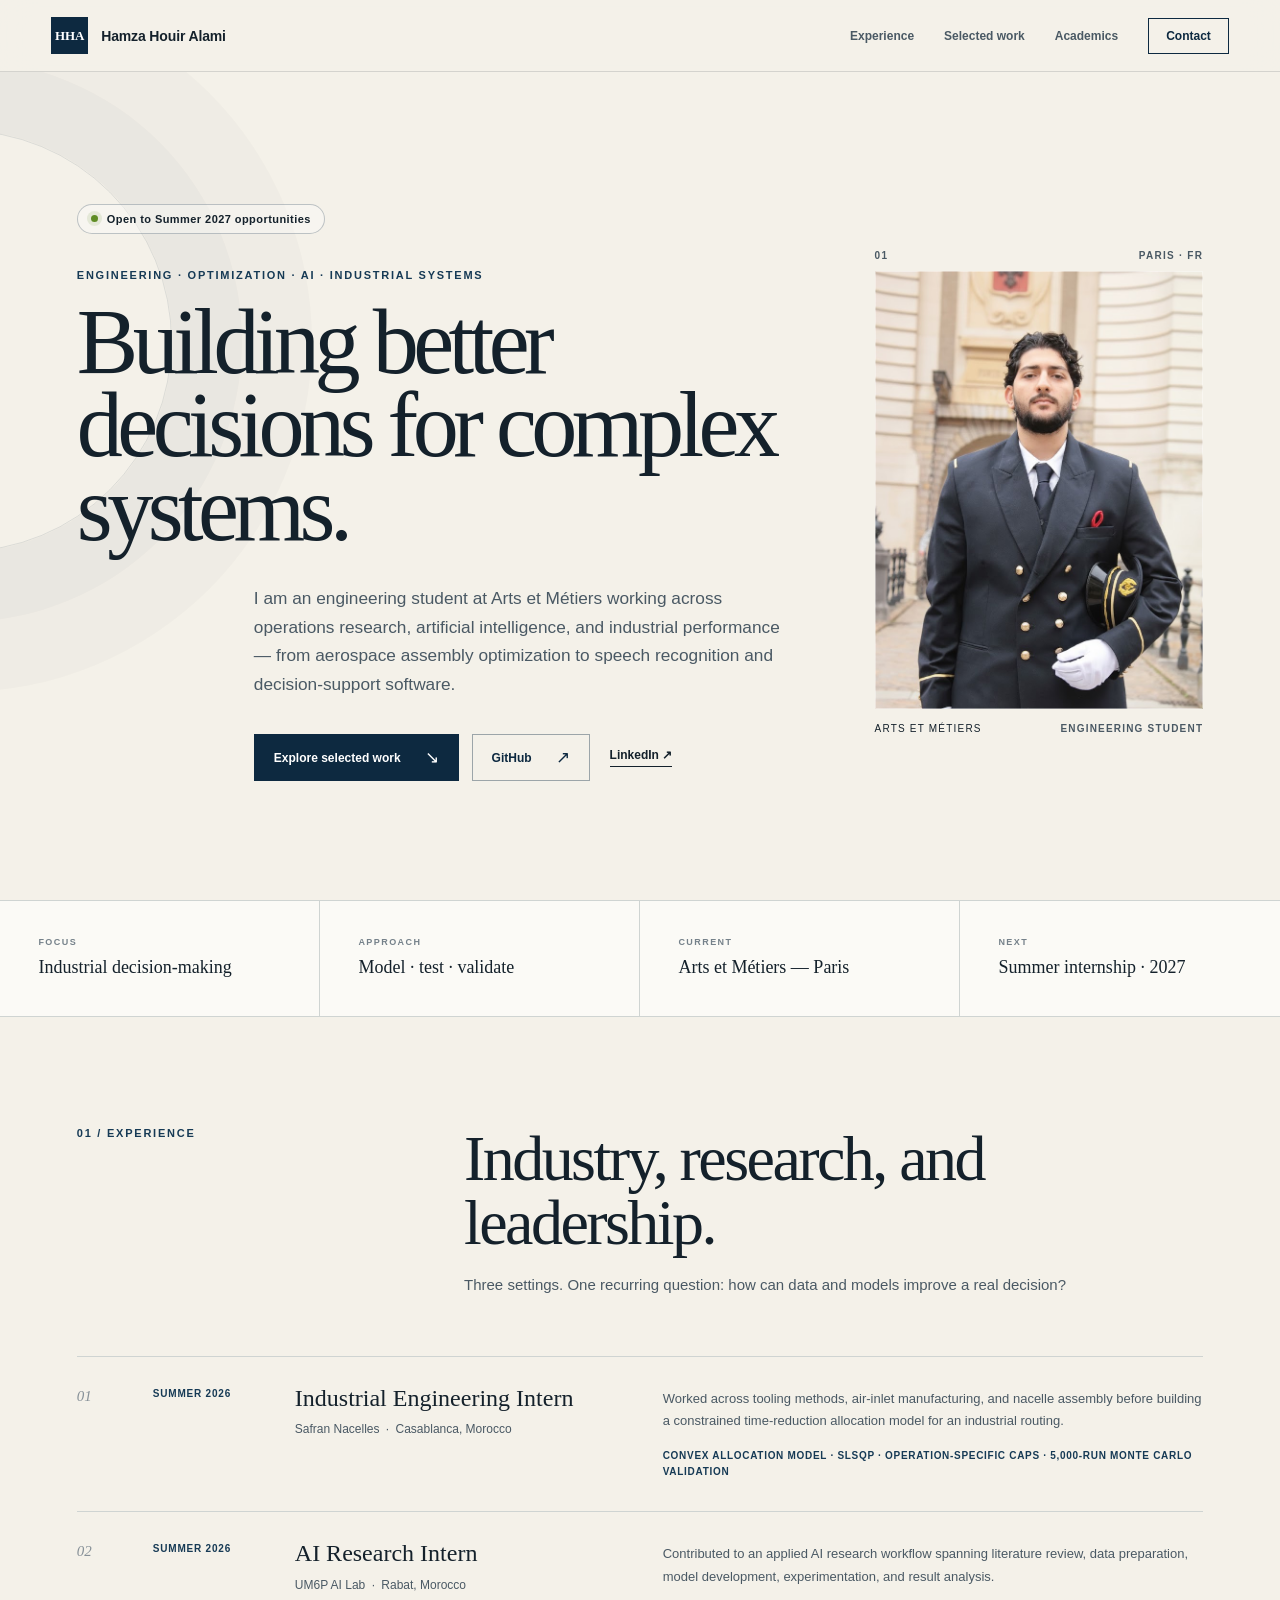
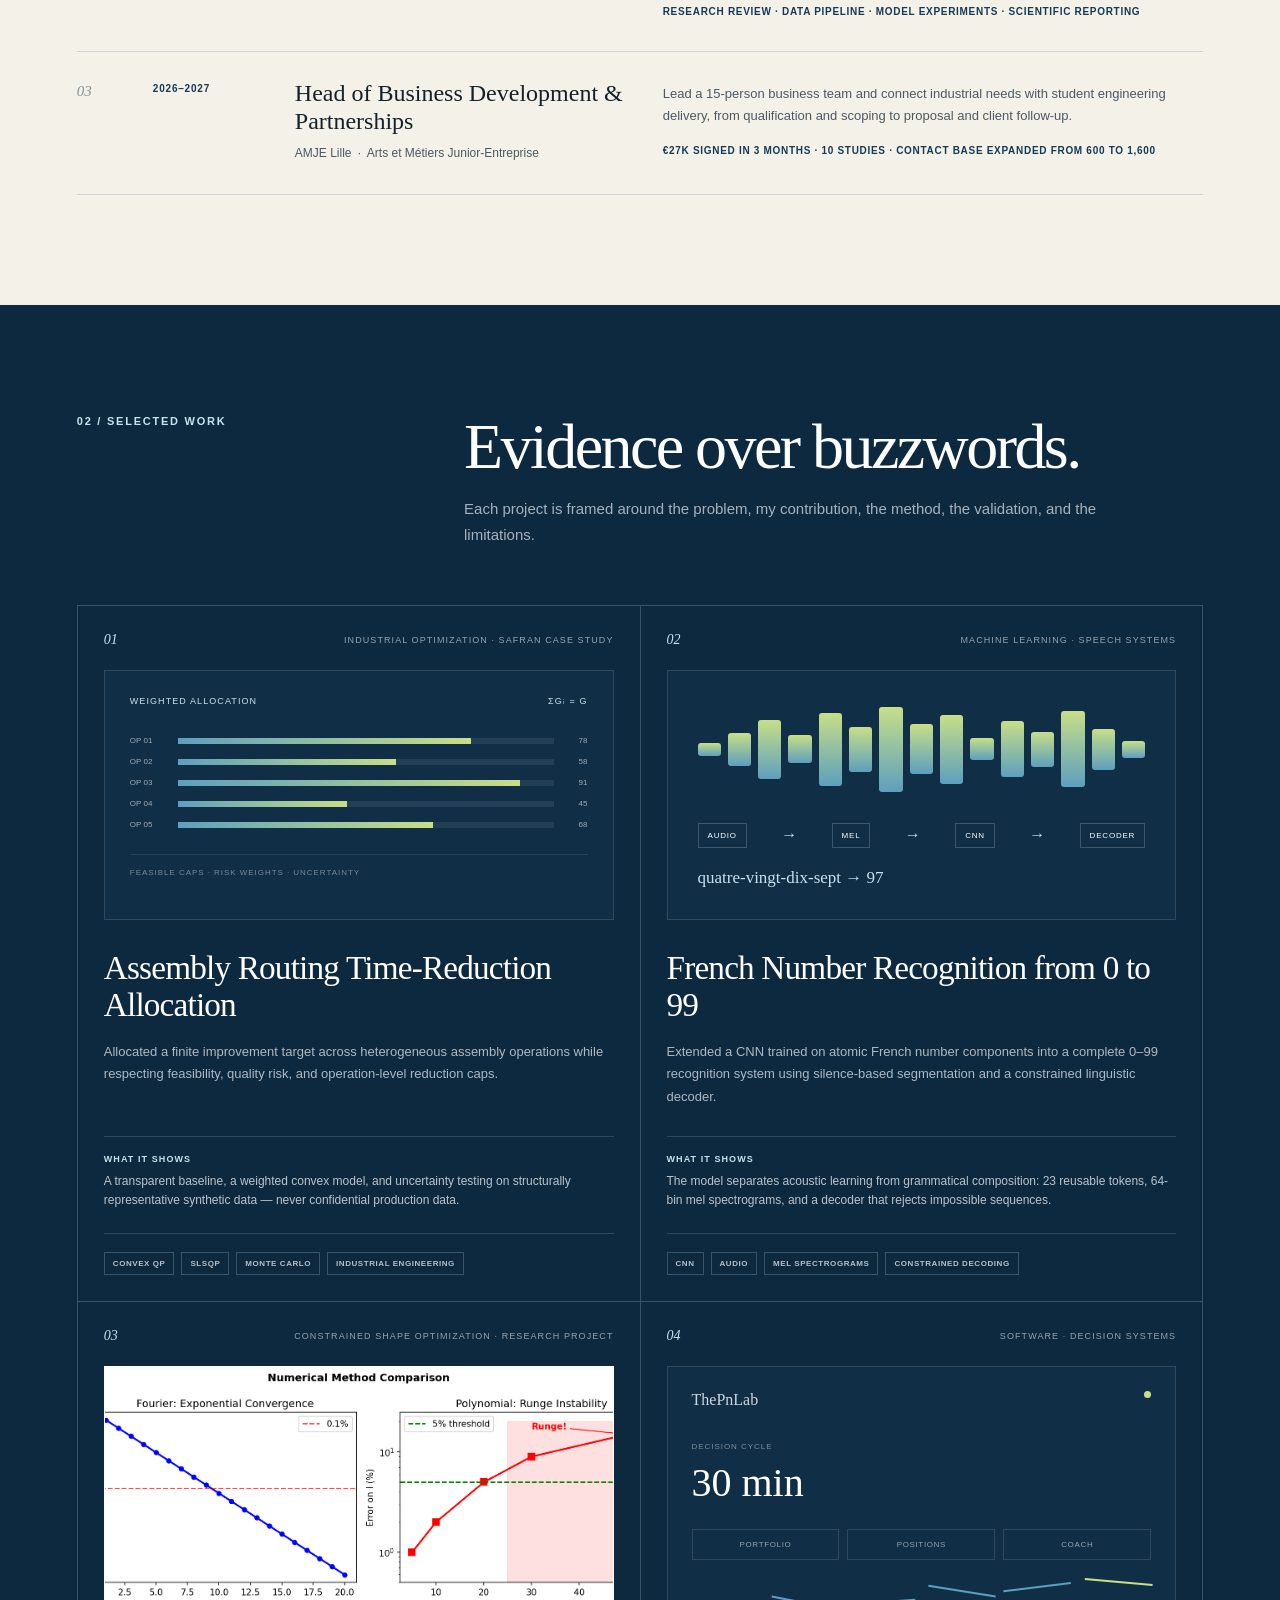
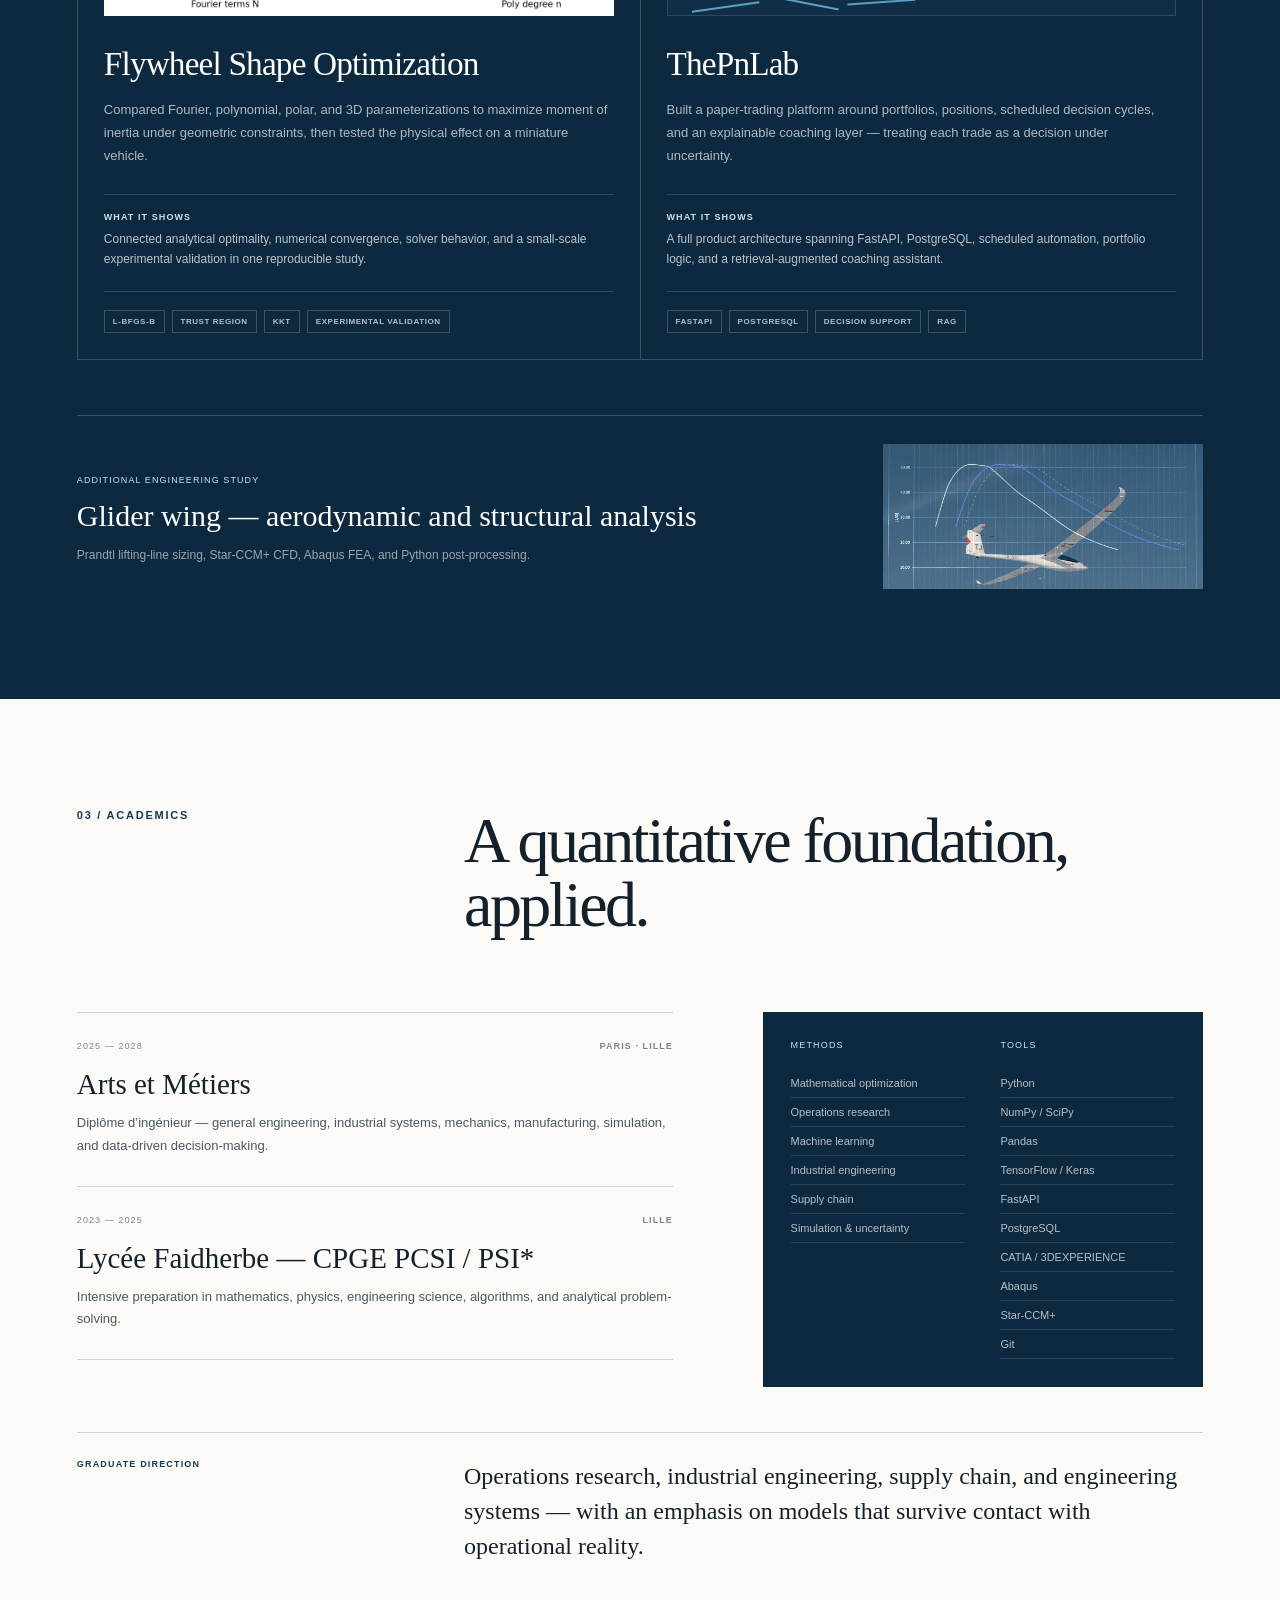
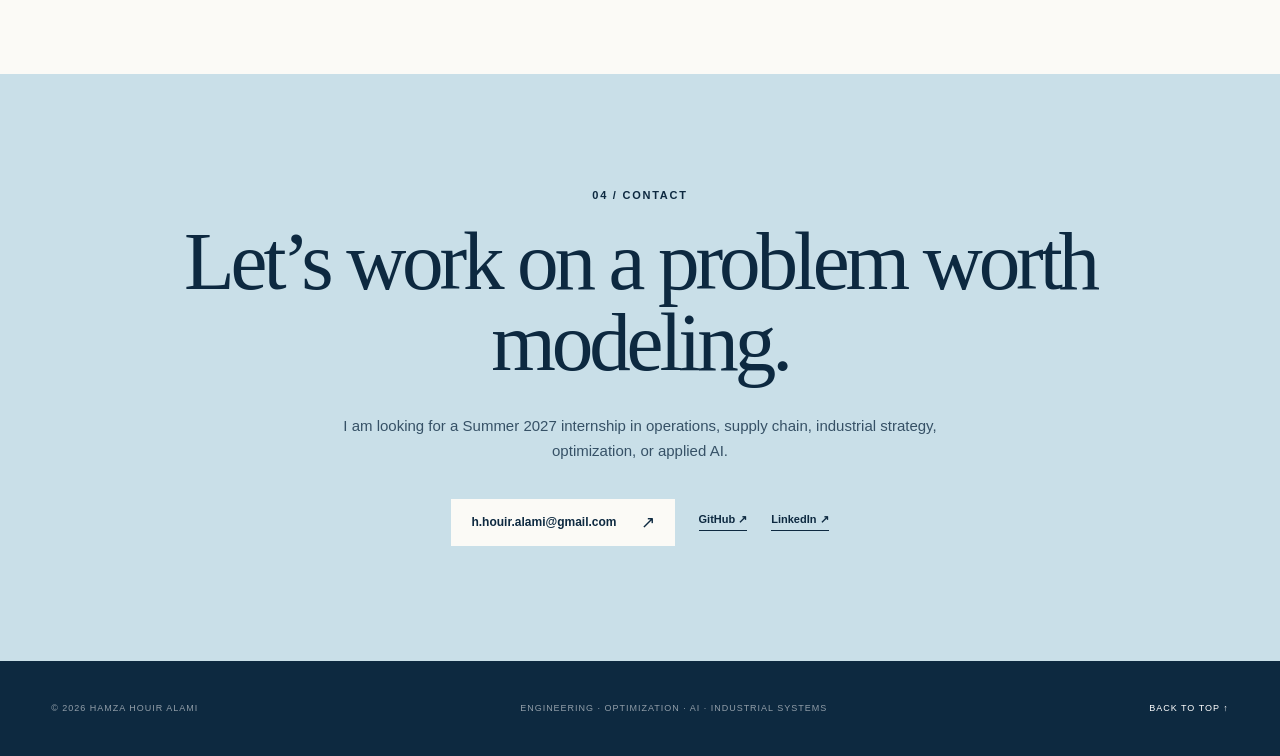
==== index.html @ 41b63767 "Publish engineering portfolio for 2027 applications" ====
<!doctype html>
<html lang="en">
<head>
  <meta charset="utf-8">
  <meta name="viewport" content="width=device-width, initial-scale=1">
  <title>Hamza Houir Alami — Optimization, AI &amp; Industrial Systems</title>
  <meta name="description" content="Engineering portfolio of Hamza Houir Alami: industrial optimization, artificial intelligence, operations research, and decision-support systems.">
  <meta name="theme-color" content="#0d2940">
  <meta property="og:title" content="Hamza Houir Alami — Engineering Portfolio">
  <meta property="og:description" content="Optimization, AI, and industrial systems — selected experience and technical work.">
  <meta property="og:type" content="website">
  <meta property="og:image" content="hamza.jpg">
  <meta name="twitter:card" content="summary_large_image">
  <link rel="stylesheet" href="styles.css?v=5">
  <script type="application/ld+json">
  {
    "@context": "https://schema.org",
    "@type": "Person",
    "name": "Hamza Houir Alami",
    "email": "mailto:h.houir.alami@gmail.com",
    "url": "https://hamza-67.github.io/",
    "sameAs": [
      "https://github.com/Hamza-67",
      "https://fr.linkedin.com/in/hamza-houir-alami-016a88372"
    ],
    "affiliation": {
      "@type": "CollegeOrUniversity",
      "name": "Arts et Métiers"
    },
    "knowsAbout": ["Operations research", "Industrial engineering", "Artificial intelligence", "Optimization", "Supply chain"]
  }
  </script>
</head>
<body>
  <a class="skip-link" href="#main">Skip to content</a>
  <header class="site-header">
    <a class="brand" href="#top" aria-label="Hamza Houir Alami — home">
      <span>HHA</span><strong>Hamza Houir Alami</strong>
    </a>
    <nav aria-label="Main navigation">
      <a href="#experience">Experience</a>
      <a href="#work">Selected work</a>
      <a href="#academics">Academics</a>
      <a class="nav-contact" href="mailto:h.houir.alami@gmail.com">Contact</a>
    </nav>
  </header>

  <main id="main">
    <section class="hero" id="top">
      <div class="hero-copy">
        <div class="status-pill"><i></i> Open to Summer 2027 opportunities</div>
        <p class="kicker">Engineering · Optimization · AI · Industrial Systems</p>
        <h1>Building better decisions for complex systems.</h1>
        <p class="hero-lead">I am an engineering student at Arts et Métiers working across operations research, artificial intelligence, and industrial performance — from aerospace assembly optimization to speech recognition and decision-support software.</p>
        <div class="hero-actions">
          <a class="button button-primary" href="#work">Explore selected work <span>↘</span></a>
          <a class="button button-secondary" href="https://github.com/Hamza-67" target="_blank" rel="noreferrer">GitHub <span>↗</span></a>
          <a class="text-link" href="https://fr.linkedin.com/in/hamza-houir-alami-016a88372" target="_blank" rel="noreferrer">LinkedIn ↗</a>
        </div>
      </div>
      <div class="hero-portrait-wrap">
        <div class="portrait-index"><span>01</span><span>PARIS · FR</span></div>
        <div class="portrait-frame"><img src="hamza.jpg" alt="Hamza Houir Alami"></div>
        <div class="portrait-caption"><span>Arts et Métiers</span><strong>Engineering student</strong></div>
      </div>
    </section>

    <section class="proof-strip" aria-label="Profile summary">
      <div><span>Focus</span><strong>Industrial decision-making</strong></div>
      <div><span>Approach</span><strong>Model · test · validate</strong></div>
      <div><span>Current</span><strong>Arts et Métiers — Paris</strong></div>
      <div><span>Next</span><strong>Summer internship · 2027</strong></div>
    </section>

    <section class="section" id="experience">
      <div class="section-heading">
        <p>01 / Experience</p>
        <h2>Industry, research, and leadership.</h2>
        <span>Three settings. One recurring question: how can data and models improve a real decision?</span>
      </div>
      <div class="experience-list">
        <article class="experience-row">
          <div class="experience-index">01</div><div class="experience-date">Summer 2026</div>
          <div class="experience-main"><h3>Industrial Engineering Intern</h3><p>Safran Nacelles <span>·</span> Casablanca, Morocco</p></div>
          <div class="experience-detail"><p>Worked across tooling methods, air-inlet manufacturing, and nacelle assembly before building a constrained time-reduction allocation model for an industrial routing.</p><strong>Convex allocation model · SLSQP · operation-specific caps · 5,000-run Monte Carlo validation</strong></div>
        </article>
        <article class="experience-row">
          <div class="experience-index">02</div><div class="experience-date">Summer 2026</div>
          <div class="experience-main"><h3>AI Research Intern</h3><p>UM6P AI Lab <span>·</span> Rabat, Morocco</p></div>
          <div class="experience-detail"><p>Contributed to an applied AI research workflow spanning literature review, data preparation, model development, experimentation, and result analysis.</p><strong>Research review · data pipeline · model experiments · scientific reporting</strong></div>
        </article>
        <article class="experience-row">
          <div class="experience-index">03</div><div class="experience-date">2026–2027</div>
          <div class="experience-main"><h3>Head of Business Development &amp; Partnerships</h3><p>AMJE Lille <span>·</span> Arts et Métiers Junior-Entreprise</p></div>
          <div class="experience-detail"><p>Lead a 15-person business team and connect industrial needs with student engineering delivery, from qualification and scoping to proposal and client follow-up.</p><strong>€27k signed in 3 months · 10 studies · contact base expanded from 600 to 1,600</strong></div>
        </article>
      </div>
    </section>

    <section class="section work-section" id="work">
      <div class="section-heading light">
        <p>02 / Selected work</p><h2>Evidence over buzzwords.</h2>
        <span>Each project is framed around the problem, my contribution, the method, the validation, and the limitations.</span>
      </div>
      <div class="projects-grid">
        <article class="project-card">
          <div class="project-card-top"><span>01</span><p>Industrial optimization · Safran case study</p></div>
          <div class="project-figure allocation-visual" aria-hidden="true">
            <div class="allocation-heading"><span>Weighted allocation</span><span>Σgᵢ = G</span></div>
            <div class="allocation-row"><span>OP 01</span><div class="allocation-track"><i style="width:78%"></i></div><b>78</b></div>
            <div class="allocation-row"><span>OP 02</span><div class="allocation-track"><i style="width:58%"></i></div><b>58</b></div>
            <div class="allocation-row"><span>OP 03</span><div class="allocation-track"><i style="width:91%"></i></div><b>91</b></div>
            <div class="allocation-row"><span>OP 04</span><div class="allocation-track"><i style="width:45%"></i></div><b>45</b></div>
            <div class="allocation-row"><span>OP 05</span><div class="allocation-track"><i style="width:68%"></i></div><b>68</b></div>
            <p>Feasible caps · risk weights · uncertainty</p>
          </div>
          <div class="project-copy">
            <h3>Assembly Routing Time-Reduction Allocation</h3>
            <p>Allocated a finite improvement target across heterogeneous assembly operations while respecting feasibility, quality risk, and operation-level reduction caps.</p>
            <div class="project-result"><span>What it shows</span><p>A transparent baseline, a weighted convex model, and uncertainty testing on structurally representative synthetic data — never confidential production data.</p></div>
            <div class="tag-list"><span>Convex QP</span><span>SLSQP</span><span>Monte Carlo</span><span>Industrial Engineering</span></div>
          </div>
        </article>

        <article class="project-card">
          <div class="project-card-top"><span>02</span><p>Machine learning · Speech systems</p></div>
          <div class="project-figure speech-visual" aria-hidden="true">
            <div class="waveform"><i style="height:14%"></i><i style="height:35%"></i><i style="height:63%"></i><i style="height:30%"></i><i style="height:78%"></i><i style="height:48%"></i><i style="height:92%"></i><i style="height:54%"></i><i style="height:74%"></i><i style="height:24%"></i><i style="height:60%"></i><i style="height:38%"></i><i style="height:82%"></i><i style="height:44%"></i><i style="height:18%"></i></div>
            <div class="speech-flow"><span>audio</span><b>→</b><span>mel</span><b>→</b><span>CNN</span><b>→</b><span>decoder</span></div>
            <strong>quatre-vingt-dix-sept → 97</strong>
          </div>
          <div class="project-copy">
            <h3>French Number Recognition from 0 to 99</h3>
            <p>Extended a CNN trained on atomic French number components into a complete 0–99 recognition system using silence-based segmentation and a constrained linguistic decoder.</p>
            <div class="project-result"><span>What it shows</span><p>The model separates acoustic learning from grammatical composition: 23 reusable tokens, 64-bin mel spectrograms, and a decoder that rejects impossible sequences.</p></div>
            <div class="tag-list"><span>CNN</span><span>Audio</span><span>Mel Spectrograms</span><span>Constrained Decoding</span></div>
          </div>
        </article>

        <article class="project-card">
          <div class="project-card-top"><span>03</span><p>Constrained shape optimization · Research project</p></div>
          <div class="project-figure figure-image"><img src="fig_convergence.png" alt="Comparison of numerical convergence methods for flywheel optimization"></div>
          <div class="project-copy">
            <h3>Flywheel Shape Optimization</h3>
            <p>Compared Fourier, polynomial, polar, and 3D parameterizations to maximize moment of inertia under geometric constraints, then tested the physical effect on a miniature vehicle.</p>
            <div class="project-result"><span>What it shows</span><p>Connected analytical optimality, numerical convergence, solver behavior, and a small-scale experimental validation in one reproducible study.</p></div>
            <div class="tag-list"><span>L-BFGS-B</span><span>Trust Region</span><span>KKT</span><span>Experimental Validation</span></div>
          </div>
        </article>

        <article class="project-card">
          <div class="project-card-top"><span>04</span><p>Software · Decision systems</p></div>
          <div class="project-figure platform-visual" aria-hidden="true">
            <div class="platform-top"><span>ThePnLab</span><i></i></div>
            <div class="platform-metric"><small>Decision cycle</small><strong>30 min</strong></div>
            <div class="platform-grid"><span>Portfolio</span><span>Positions</span><span>Coach</span></div>
            <div class="platform-line"><i></i><i></i><i></i><i></i><i></i><i></i></div>
          </div>
          <div class="project-copy">
            <h3>ThePnLab</h3>
            <p>Built a paper-trading platform around portfolios, positions, scheduled decision cycles, and an explainable coaching layer — treating each trade as a decision under uncertainty.</p>
            <div class="project-result"><span>What it shows</span><p>A full product architecture spanning FastAPI, PostgreSQL, scheduled automation, portfolio logic, and a retrieval-augmented coaching assistant.</p></div>
            <div class="tag-list"><span>FastAPI</span><span>PostgreSQL</span><span>Decision Support</span><span>RAG</span></div>
          </div>
        </article>
      </div>
      <div class="secondary-work">
        <div><span>Additional engineering study</span><h3>Glider wing — aerodynamic and structural analysis</h3><p>Prandtl lifting-line sizing, Star-CCM+ CFD, Abaqus FEA, and Python post-processing.</p></div>
        <img src="aile%20de%20planeur%20photo%20principal.jpg" alt="Glider aerodynamic performance study">
      </div>
    </section>

    <section class="section academics-section" id="academics">
      <div class="section-heading"><p>03 / Academics</p><h2>A quantitative foundation, applied.</h2></div>
      <div class="academics-grid">
        <div class="education-list">
          <article><div><span>2025 — 2028</span><b>Paris · Lille</b></div><h3>Arts et Métiers</h3><p>Diplôme d’ingénieur — general engineering, industrial systems, mechanics, manufacturing, simulation, and data-driven decision-making.</p></article>
          <article><div><span>2023 — 2025</span><b>Lille</b></div><h3>Lycée Faidherbe — CPGE PCSI / PSI*</h3><p>Intensive preparation in mathematics, physics, engineering science, algorithms, and analytical problem-solving.</p></article>
        </div>
        <div class="skills-panel">
          <div><span>Methods</span><ul><li>Mathematical optimization</li><li>Operations research</li><li>Machine learning</li><li>Industrial engineering</li><li>Supply chain</li><li>Simulation &amp; uncertainty</li></ul></div>
          <div><span>Tools</span><ul><li>Python</li><li>NumPy / SciPy</li><li>Pandas</li><li>TensorFlow / Keras</li><li>FastAPI</li><li>PostgreSQL</li><li>CATIA / 3DEXPERIENCE</li><li>Abaqus</li><li>Star-CCM+</li><li>Git</li></ul></div>
        </div>
      </div>
      <div class="graduate-note"><span>Graduate direction</span><p>Operations research, industrial engineering, supply chain, and engineering systems — with an emphasis on models that survive contact with operational reality.</p></div>
    </section>

    <section class="contact-section" id="contact">
      <p>04 / Contact</p><h2>Let’s work on a problem worth modeling.</h2>
      <p class="contact-copy">I am looking for a Summer 2027 internship in operations, supply chain, industrial strategy, optimization, or applied AI.</p>
      <div class="contact-actions"><a class="button button-light" href="mailto:h.houir.alami@gmail.com">h.houir.alami@gmail.com <span>↗</span></a><a href="https://github.com/Hamza-67" target="_blank" rel="noreferrer">GitHub ↗</a><a href="https://fr.linkedin.com/in/hamza-houir-alami-016a88372" target="_blank" rel="noreferrer">LinkedIn ↗</a></div>
    </section>
  </main>

  <footer><span>© 2026 Hamza Houir Alami</span><span>Engineering · Optimization · AI · Industrial Systems</span><a href="#top">Back to top ↑</a></footer>
</body>
</html>
---- styles.css ----
:root {
  --ink: #14212b;
  --ink-soft: #4a5964;
  --paper: #f4f1e9;
  --paper-light: #fbfaf6;
  --navy: #0d2940;
  --navy-2: #163a55;
  --blue: #5d9fbe;
  --blue-light: #c8e2ed;
  --line: #cfd4d2;
  --lime: #c8df87;
  --white: #ffffff;
  --serif: Georgia, "Times New Roman", serif;
  --sans: Arial, Helvetica, sans-serif;
}

* { box-sizing: border-box; }
html { scroll-behavior: smooth; }
body { margin: 0; background: var(--paper); color: var(--ink); font-family: var(--sans); }
a { color: inherit; text-decoration: none; }
img { display: block; max-width: 100%; }
button, a { -webkit-tap-highlight-color: transparent; }

.skip-link {
  position: fixed; top: 10px; left: 10px; z-index: 100;
  padding: 10px 14px; background: var(--navy); color: white;
  font-size: 12px; font-weight: 700; transform: translateY(-160%);
}
.skip-link:focus { transform: translateY(0); }

.site-header {
  position: sticky; top: 0; z-index: 30;
  height: 72px; padding: 0 4vw;
  display: flex; align-items: center; justify-content: space-between;
  background: rgba(244, 241, 233, .92); border-bottom: 1px solid rgba(20,33,43,.14);
  backdrop-filter: blur(16px);
}
.brand { display: flex; align-items: center; gap: 13px; }
.brand > span { width: 37px; height: 37px; display: grid; place-items: center; background: var(--navy); color: white; font: 600 13px var(--serif); }
.brand strong { font-size: 14px; letter-spacing: -.01em; }
.site-header nav { display: flex; align-items: center; gap: 30px; }
.site-header nav a { font-size: 12px; font-weight: 700; color: var(--ink-soft); }
.site-header nav a:hover { color: var(--navy); }
.site-header .nav-contact { padding: 10px 17px; border: 1px solid var(--navy); color: var(--navy); }
.site-header .nav-contact:hover { color: white; background: var(--navy); }

.hero {
  min-height: calc(100vh - 72px); max-width: 1440px; margin: 0 auto; padding: 7vw 6vw 6vw;
  display: grid; grid-template-columns: minmax(0, 1.25fr) minmax(310px, .58fr); align-items: center; gap: 7vw;
  position: relative; overflow: hidden;
}
.hero::before { content: ""; position: absolute; width: 420px; height: 420px; border: 1px solid rgba(13,41,64,.11); border-radius: 50%; left: -250px; top: 7%; box-shadow: 0 0 0 70px rgba(13,41,64,.025), 0 0 0 140px rgba(13,41,64,.02); }
.hero-copy { position: relative; z-index: 2; }
.status-pill { width: max-content; display: flex; align-items: center; gap: 9px; padding: 8px 13px; margin-bottom: 35px; border: 1px solid rgba(13,41,64,.25); border-radius: 999px; font-size: 11px; font-weight: 700; letter-spacing: .04em; background: rgba(255,255,255,.32); }
.status-pill i { width: 7px; height: 7px; background: #5f8c24; border-radius: 50%; box-shadow: 0 0 0 4px rgba(95,140,36,.12); }
.kicker, .section-heading > p, .contact-section > p:first-child { margin: 0 0 20px; color: var(--navy-2); font-size: 11px; font-weight: 800; text-transform: uppercase; letter-spacing: .16em; }
.hero h1 { max-width: 850px; margin: 0; font: 400 clamp(58px, 7.2vw, 112px)/.91 var(--serif); letter-spacing: -.06em; }
.hero-lead { max-width: 750px; margin: 32px 0 0; padding-left: 25%; color: var(--ink-soft); font: 400 clamp(16px, 1.35vw, 20px)/1.65 var(--sans); }
.hero-actions { margin: 36px 0 0 25%; display: flex; align-items: center; gap: 13px; flex-wrap: wrap; }
.button { min-height: 47px; padding: 0 19px; display: inline-flex; align-items: center; justify-content: center; gap: 24px; font-size: 12px; font-weight: 800; transition: .2s ease; }
.button span { font-size: 17px; font-weight: 400; }
.button-primary { background: var(--navy); color: white; border: 1px solid var(--navy); }
.button-primary:hover { background: var(--navy-2); transform: translateY(-2px); }
.button-secondary { border: 1px solid rgba(13,41,64,.38); color: var(--navy); background: transparent; }
.button-secondary:hover { background: var(--paper-light); transform: translateY(-2px); }
.text-link { margin-left: 7px; font-size: 12px; font-weight: 800; border-bottom: 1px solid var(--ink); padding-bottom: 4px; }

.hero-portrait-wrap { position: relative; align-self: center; }
.portrait-index { display: flex; justify-content: space-between; margin-bottom: 10px; font-size: 10px; font-weight: 800; letter-spacing: .13em; color: var(--ink-soft); }
.portrait-frame { position: relative; aspect-ratio: 3/4; overflow: hidden; background: #d6d0c4; }
.portrait-frame::after { content: ""; position: absolute; inset: 0; box-shadow: inset 0 0 0 1px rgba(255,255,255,.4); }
.portrait-frame img { width: 100%; height: 100%; object-fit: cover; object-position: 50% 34%; }
.portrait-caption { margin-top: 14px; display: flex; align-items: baseline; justify-content: space-between; gap: 10px; font-size: 10px; text-transform: uppercase; letter-spacing: .12em; }
.portrait-caption strong { font-size: 10px; color: var(--ink-soft); }

.proof-strip { display: grid; grid-template-columns: repeat(4, 1fr); border-top: 1px solid var(--line); border-bottom: 1px solid var(--line); background: var(--paper-light); }
.proof-strip > div { min-height: 115px; padding: 28px 3vw; display: flex; flex-direction: column; justify-content: center; border-right: 1px solid var(--line); }
.proof-strip > div:last-child { border-right: 0; }
.proof-strip span { margin-bottom: 9px; color: #75818a; font-size: 9px; font-weight: 800; letter-spacing: .16em; text-transform: uppercase; }
.proof-strip strong { font: 400 18px/1.3 var(--serif); }

.section { padding: 110px 6vw; }
.section-heading { max-width: 1180px; margin: 0 auto 58px; display: grid; grid-template-columns: .42fr 1fr; column-gap: 6vw; }
.section-heading > p { grid-row: span 2; }
.section-heading h2 { max-width: 790px; margin: 0 0 17px; font: 400 clamp(44px, 5vw, 76px)/1 var(--serif); letter-spacing: -.04em; }
.section-heading > span { max-width: 680px; color: var(--ink-soft); font-size: 15px; line-height: 1.7; }

.experience-list { max-width: 1180px; margin: 0 auto; border-top: 1px solid var(--line); }
.experience-row { display: grid; grid-template-columns: 54px 120px minmax(250px,.8fr) minmax(320px,1.25fr); gap: 22px; padding: 31px 0; border-bottom: 1px solid var(--line); align-items: start; }
.experience-index { font: italic 15px var(--serif); color: #879198; }
.experience-date { font-size: 10px; font-weight: 800; letter-spacing: .08em; text-transform: uppercase; color: var(--navy-2); }
.experience-main h3 { margin: -4px 0 8px; font: 400 24px/1.2 var(--serif); }
.experience-main p { margin: 0; color: var(--ink-soft); font-size: 12px; line-height: 1.6; }
.experience-main p span { margin: 0 3px; }
.experience-detail > p { margin: 0 0 15px; color: var(--ink-soft); font-size: 13px; line-height: 1.75; }
.experience-detail strong { display: block; color: var(--navy-2); font-size: 10px; line-height: 1.6; text-transform: uppercase; letter-spacing: .07em; }

.work-section { background: var(--navy); color: white; }
.section-heading.light > p { color: var(--blue-light); }
.section-heading.light > span { color: rgba(255,255,255,.64); }
.projects-grid { max-width: 1180px; margin: 0 auto; display: grid; grid-template-columns: 1fr 1fr; border-top: 1px solid rgba(255,255,255,.19); border-left: 1px solid rgba(255,255,255,.19); }
.project-card { min-width: 0; padding: 26px; border-right: 1px solid rgba(255,255,255,.19); border-bottom: 1px solid rgba(255,255,255,.19); }
.project-card-top { display: flex; align-items: center; justify-content: space-between; gap: 18px; margin-bottom: 22px; }
.project-card-top > span { font: italic 14px var(--serif); color: var(--blue-light); }
.project-card-top p { margin: 0; text-align: right; font-size: 9px; text-transform: uppercase; letter-spacing: .12em; color: rgba(255,255,255,.57); }
.project-figure { height: 250px; margin-bottom: 30px; background: #102f47; border: 1px solid rgba(255,255,255,.13); overflow: hidden; }
.figure-image { background: white; display: grid; place-items: center; }
.figure-image img { width: 100%; height: 100%; object-fit: cover; }
.project-copy h3 { margin: 0 0 17px; font: 400 clamp(28px, 2.6vw, 38px)/1.1 var(--serif); letter-spacing: -.025em; }
.project-copy > p { min-height: 72px; margin: 0 0 23px; color: rgba(255,255,255,.67); font-size: 13px; line-height: 1.75; }
.project-result { min-height: 98px; padding: 17px 0; border-top: 1px solid rgba(255,255,255,.14); border-bottom: 1px solid rgba(255,255,255,.14); }
.project-result span { display: block; margin-bottom: 8px; color: var(--blue-light); font-size: 9px; text-transform: uppercase; font-weight: 800; letter-spacing: .12em; }
.project-result p { margin: 0; color: rgba(255,255,255,.72); font-size: 12px; line-height: 1.65; }
.tag-list { display: flex; gap: 7px; flex-wrap: wrap; margin-top: 18px; }
.tag-list span { padding: 6px 8px; border: 1px solid rgba(255,255,255,.2); color: rgba(255,255,255,.7); font-size: 8px; font-weight: 800; letter-spacing: .07em; text-transform: uppercase; }

.allocation-visual { padding: 25px; }
.allocation-heading { display: flex; justify-content: space-between; margin-bottom: 30px; color: var(--blue-light); font-size: 9px; text-transform: uppercase; letter-spacing: .12em; }
.allocation-row { display: grid; grid-template-columns: 38px 1fr 24px; align-items: center; gap: 10px; margin: 12px 0; font-size: 8px; color: rgba(255,255,255,.6); }
.allocation-row b { font-weight: 500; text-align: right; }
.allocation-track { height: 6px; background: rgba(255,255,255,.08); }
.allocation-track i { display: block; height: 100%; background: linear-gradient(90deg, var(--blue), var(--lime)); }
.allocation-visual > p { margin: 25px 0 0; padding-top: 13px; border-top: 1px solid rgba(255,255,255,.1); color: rgba(255,255,255,.43); font-size: 8px; letter-spacing: .12em; text-transform: uppercase; }
.speech-visual { padding: 30px; display: flex; flex-direction: column; justify-content: center; }
.waveform { height: 93px; display: flex; align-items: center; gap: 7px; }
.waveform i { flex: 1; min-width: 4px; background: linear-gradient(180deg, var(--lime), var(--blue)); border-radius: 3px; }
.speech-flow { margin: 27px 0 20px; display: flex; align-items: center; justify-content: space-between; gap: 7px; }
.speech-flow span { padding: 7px 9px; border: 1px solid rgba(255,255,255,.19); font-size: 8px; text-transform: uppercase; letter-spacing: .1em; }
.speech-flow b { color: var(--blue-light); font-weight: 400; }
.speech-visual strong { color: var(--blue-light); font: 400 17px var(--serif); }
.platform-visual { padding: 24px; }
.platform-top { display: flex; justify-content: space-between; color: rgba(255,255,255,.8); font: 400 16px var(--serif); }
.platform-top i { width: 7px; height: 7px; background: var(--lime); border-radius: 50%; }
.platform-metric { margin: 33px 0 23px; }
.platform-metric small { display: block; color: rgba(255,255,255,.45); font-size: 8px; text-transform: uppercase; letter-spacing: .12em; }
.platform-metric strong { display: block; margin-top: 8px; font: 400 40px var(--serif); }
.platform-grid { display: grid; grid-template-columns: repeat(3,1fr); gap: 8px; }
.platform-grid span { padding: 10px 6px; border: 1px solid rgba(255,255,255,.12); color: rgba(255,255,255,.55); font-size: 8px; text-align: center; text-transform: uppercase; letter-spacing: .08em; }
.platform-line { height: 45px; display: flex; align-items: flex-end; gap: 10px; margin-top: 17px; }
.platform-line i { flex: 1; height: 17%; border-top: 2px solid var(--blue); transform: translateY(-8px) rotate(-8deg); }
.platform-line i:nth-child(2) { height: 32%; transform: translateY(-5px) rotate(11deg); }
.platform-line i:nth-child(3) { height: 45%; transform: rotate(-4deg); }
.platform-line i:nth-child(4) { height: 62%; transform: translateY(-4px) rotate(9deg); }
.platform-line i:nth-child(5) { height: 75%; transform: translateY(-2px) rotate(-7deg); }
.platform-line i:nth-child(6) { height: 91%; transform: rotate(5deg); border-color: var(--lime); }

.secondary-work { max-width: 1180px; margin: 55px auto 0; padding-top: 28px; display: grid; grid-template-columns: 1fr 320px; gap: 50px; align-items: center; border-top: 1px solid rgba(255,255,255,.2); }
.secondary-work span { color: var(--blue-light); font-size: 9px; text-transform: uppercase; letter-spacing: .12em; }
.secondary-work h3 { max-width: 650px; margin: 12px 0 13px; font: 400 30px var(--serif); }
.secondary-work p { margin: 0; color: rgba(255,255,255,.58); font-size: 12px; line-height: 1.6; }
.secondary-work img { width: 100%; height: 145px; object-fit: cover; filter: saturate(.65) contrast(1.05); }

.academics-section { background: var(--paper-light); }
.academics-grid { max-width: 1180px; margin: 0 auto; display: grid; grid-template-columns: 1.15fr .85fr; gap: 7vw; }
.education-list { border-top: 1px solid var(--line); }
.education-list article { padding: 28px 0; border-bottom: 1px solid var(--line); }
.education-list article > div { display: flex; justify-content: space-between; color: #7b868d; font-size: 9px; text-transform: uppercase; letter-spacing: .12em; }
.education-list article > div b { font-weight: 700; }
.education-list h3 { margin: 17px 0 11px; font: 400 29px var(--serif); }
.education-list p { max-width: 690px; margin: 0; color: var(--ink-soft); font-size: 13px; line-height: 1.75; }
.skills-panel { display: grid; grid-template-columns: 1fr 1fr; gap: 35px; padding: 28px; background: var(--navy); color: white; }
.skills-panel > div > span { display: block; margin-bottom: 19px; color: var(--blue-light); font-size: 9px; text-transform: uppercase; letter-spacing: .13em; }
.skills-panel ul { margin: 0; padding: 0; list-style: none; }
.skills-panel li { padding: 8px 0; border-bottom: 1px solid rgba(255,255,255,.12); color: rgba(255,255,255,.7); font-size: 11px; }
.graduate-note { max-width: 1180px; margin: 45px auto 0; padding: 26px 0 0; display: grid; grid-template-columns: .42fr 1fr; gap: 6vw; border-top: 1px solid var(--line); }
.graduate-note span { color: var(--navy-2); font-size: 9px; font-weight: 800; text-transform: uppercase; letter-spacing: .13em; }
.graduate-note p { max-width: 780px; margin: 0; font: 400 24px/1.45 var(--serif); }

.contact-section { padding: 115px 6vw; text-align: center; background: #c9dfe8; color: var(--navy); }
.contact-section > p:first-child { color: var(--navy); }
.contact-section h2 { max-width: 950px; margin: 0 auto; font: 400 clamp(50px, 6.5vw, 96px)/.98 var(--serif); letter-spacing: -.05em; }
.contact-copy { max-width: 680px; margin: 29px auto 35px; color: #365166; font-size: 15px; line-height: 1.7; }
.contact-actions { display: flex; align-items: center; justify-content: center; gap: 24px; flex-wrap: wrap; }
.contact-actions > a:not(.button) { font-size: 11px; font-weight: 800; border-bottom: 1px solid var(--navy); padding-bottom: 4px; }
.button-light { background: var(--paper-light); border: 1px solid var(--paper-light); }
.button-light:hover { transform: translateY(-2px); background: white; }
footer { min-height: 95px; padding: 25px 4vw; display: flex; align-items: center; justify-content: space-between; gap: 20px; background: var(--navy); color: rgba(255,255,255,.55); font-size: 9px; text-transform: uppercase; letter-spacing: .11em; }
footer a { color: white; }

@media (max-width: 980px) {
  .hero { grid-template-columns: 1fr 300px; gap: 45px; }
  .hero-lead, .hero-actions { padding-left: 10%; margin-left: 0; }
  .experience-row { grid-template-columns: 42px 100px 1fr; }
  .experience-detail { grid-column: 3; }
  .academics-grid { grid-template-columns: 1fr; }
}

@media (max-width: 740px) {
  .site-header { height: 64px; padding: 0 20px; }
  .brand strong { display: none; }
  .site-header nav { gap: 16px; }
  .site-header nav a:not(.nav-contact) { display: none; }
  .site-header .nav-contact { padding: 8px 14px; }
  .hero { min-height: auto; padding: 70px 22px 75px; grid-template-columns: 1fr; gap: 52px; }
  .hero h1 { font-size: clamp(54px, 17vw, 78px); }
  .hero-lead { padding-left: 0; margin-top: 25px; }
  .hero-actions { margin-left: 0; }
  .hero-portrait-wrap { width: min(78vw, 330px); margin-left: auto; }
  .proof-strip { grid-template-columns: 1fr 1fr; }
  .proof-strip > div { min-height: 102px; padding: 22px; border-bottom: 1px solid var(--line); }
  .proof-strip > div:nth-child(2) { border-right: 0; }
  .section { padding: 80px 22px; }
  .section-heading { display: block; margin-bottom: 42px; }
  .section-heading h2 { font-size: 48px; }
  .experience-row { grid-template-columns: 34px 1fr; gap: 14px; }
  .experience-date, .experience-main, .experience-detail { grid-column: 2; }
  .experience-main h3 { font-size: 22px; }
  .projects-grid { grid-template-columns: 1fr; }
  .project-card { padding: 20px; }
  .project-figure { height: 220px; }
  .project-copy > p, .project-result { min-height: auto; }
  .secondary-work { grid-template-columns: 1fr; gap: 25px; }
  .secondary-work img { height: 180px; }
  .skills-panel { padding: 22px; gap: 23px; }
  .graduate-note { display: block; }
  .graduate-note p { margin-top: 18px; font-size: 21px; }
  .contact-section { padding: 85px 22px; }
  footer { padding: 30px 22px; flex-direction: column; align-items: flex-start; }
}

@media (prefers-reduced-motion: reduce) {
  html { scroll-behavior: auto; }
  .button { transition: none; }
}
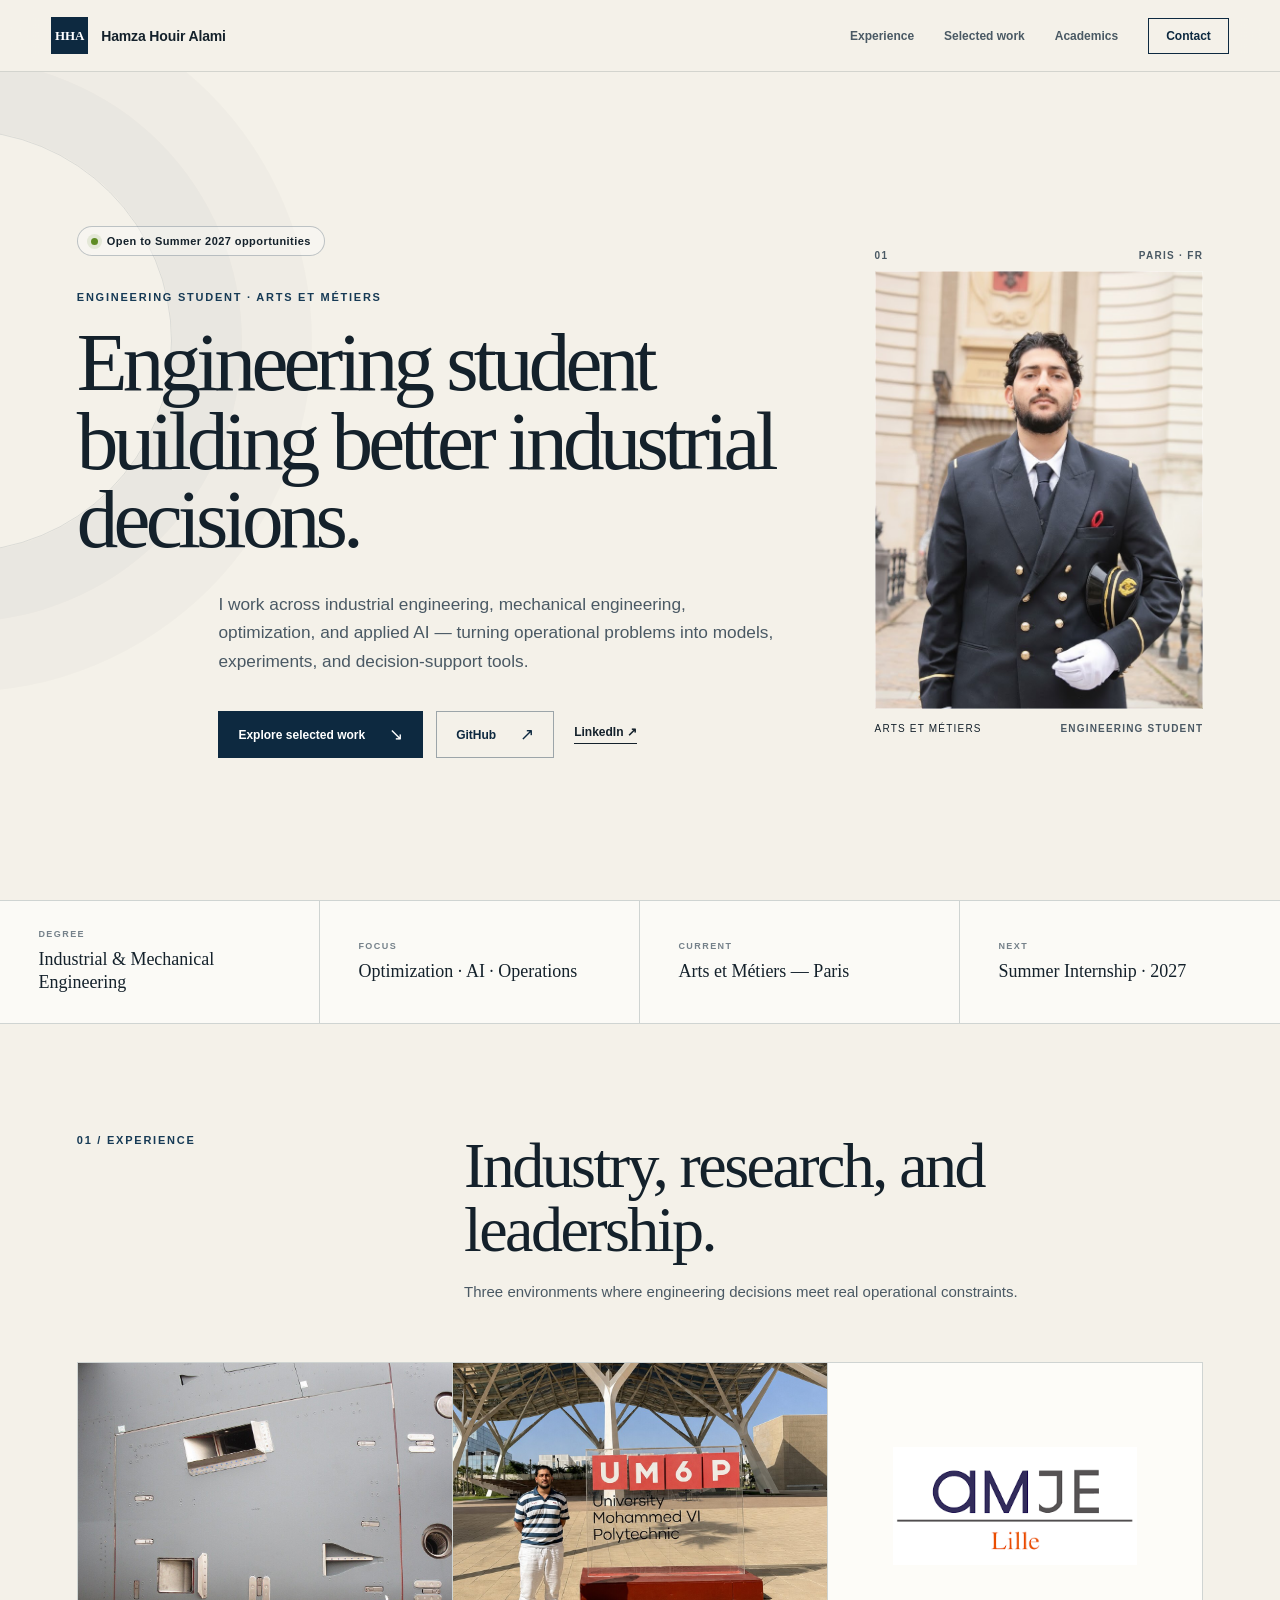
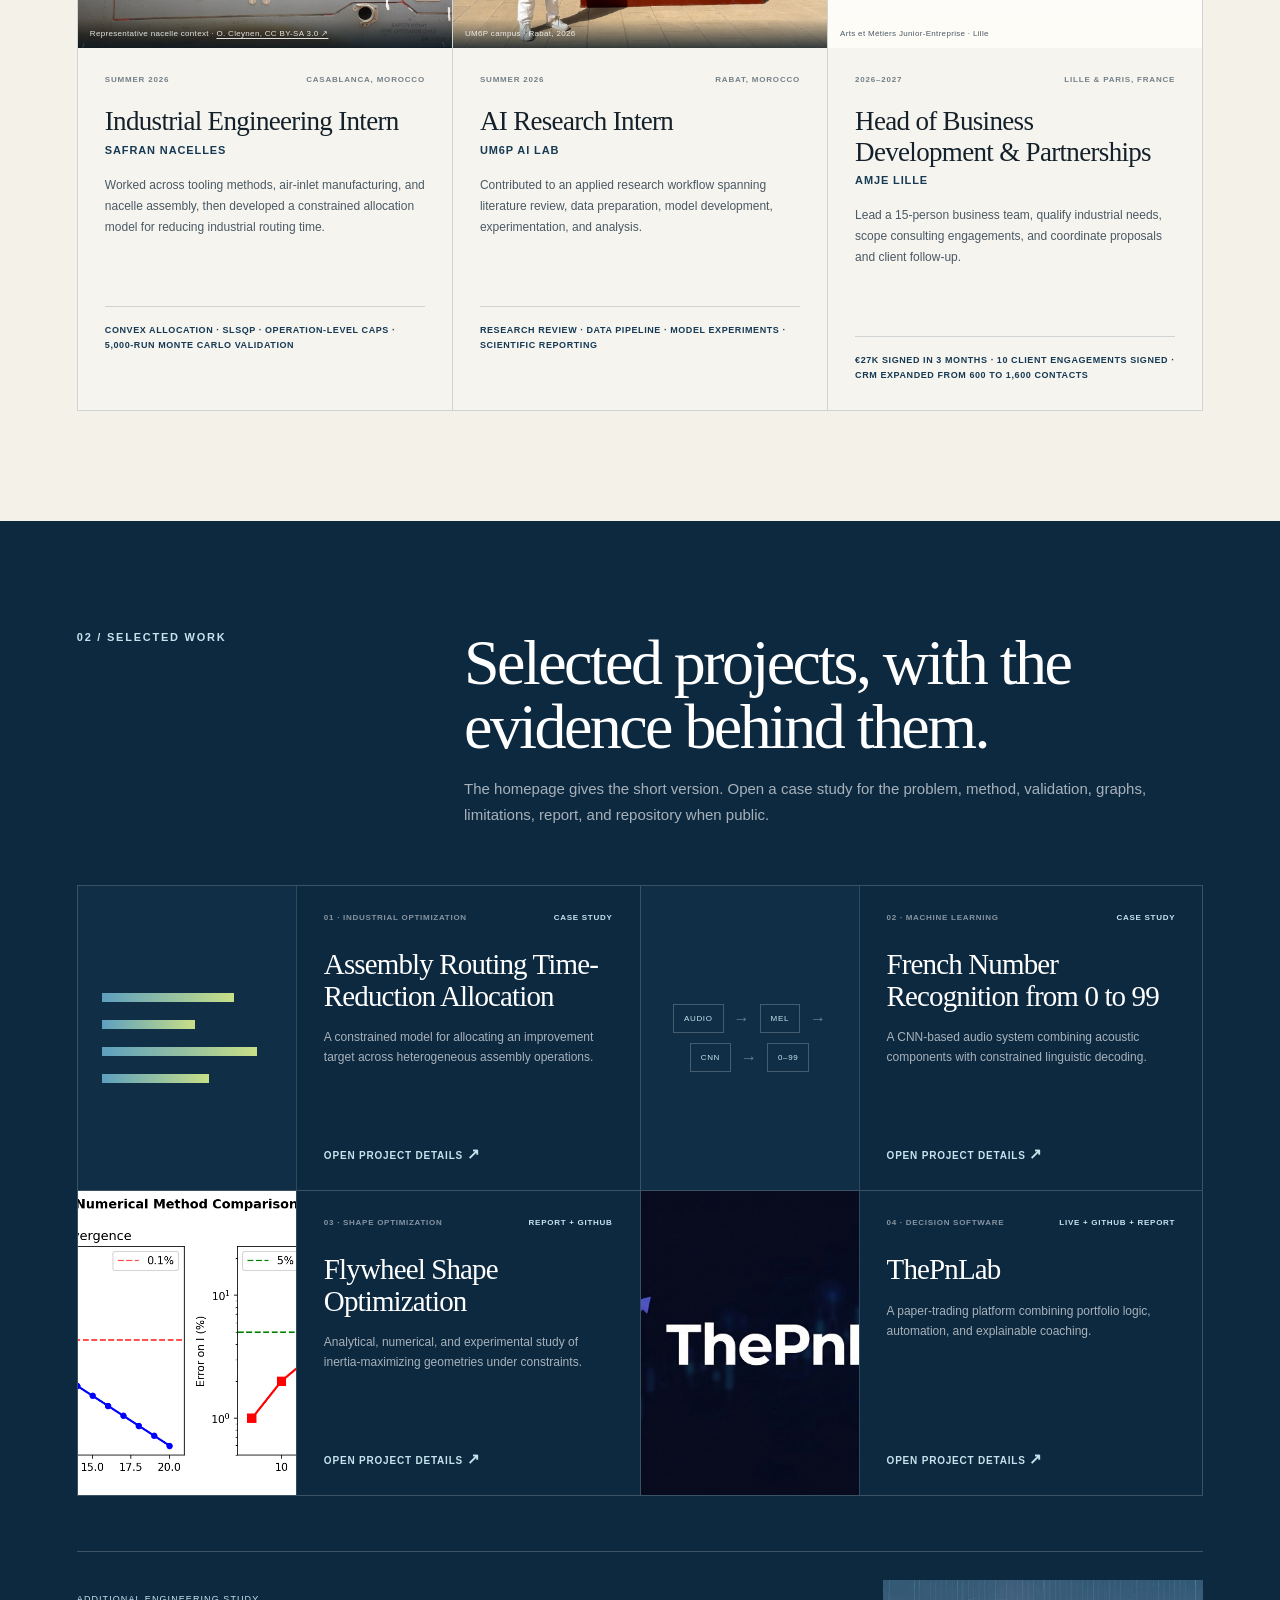
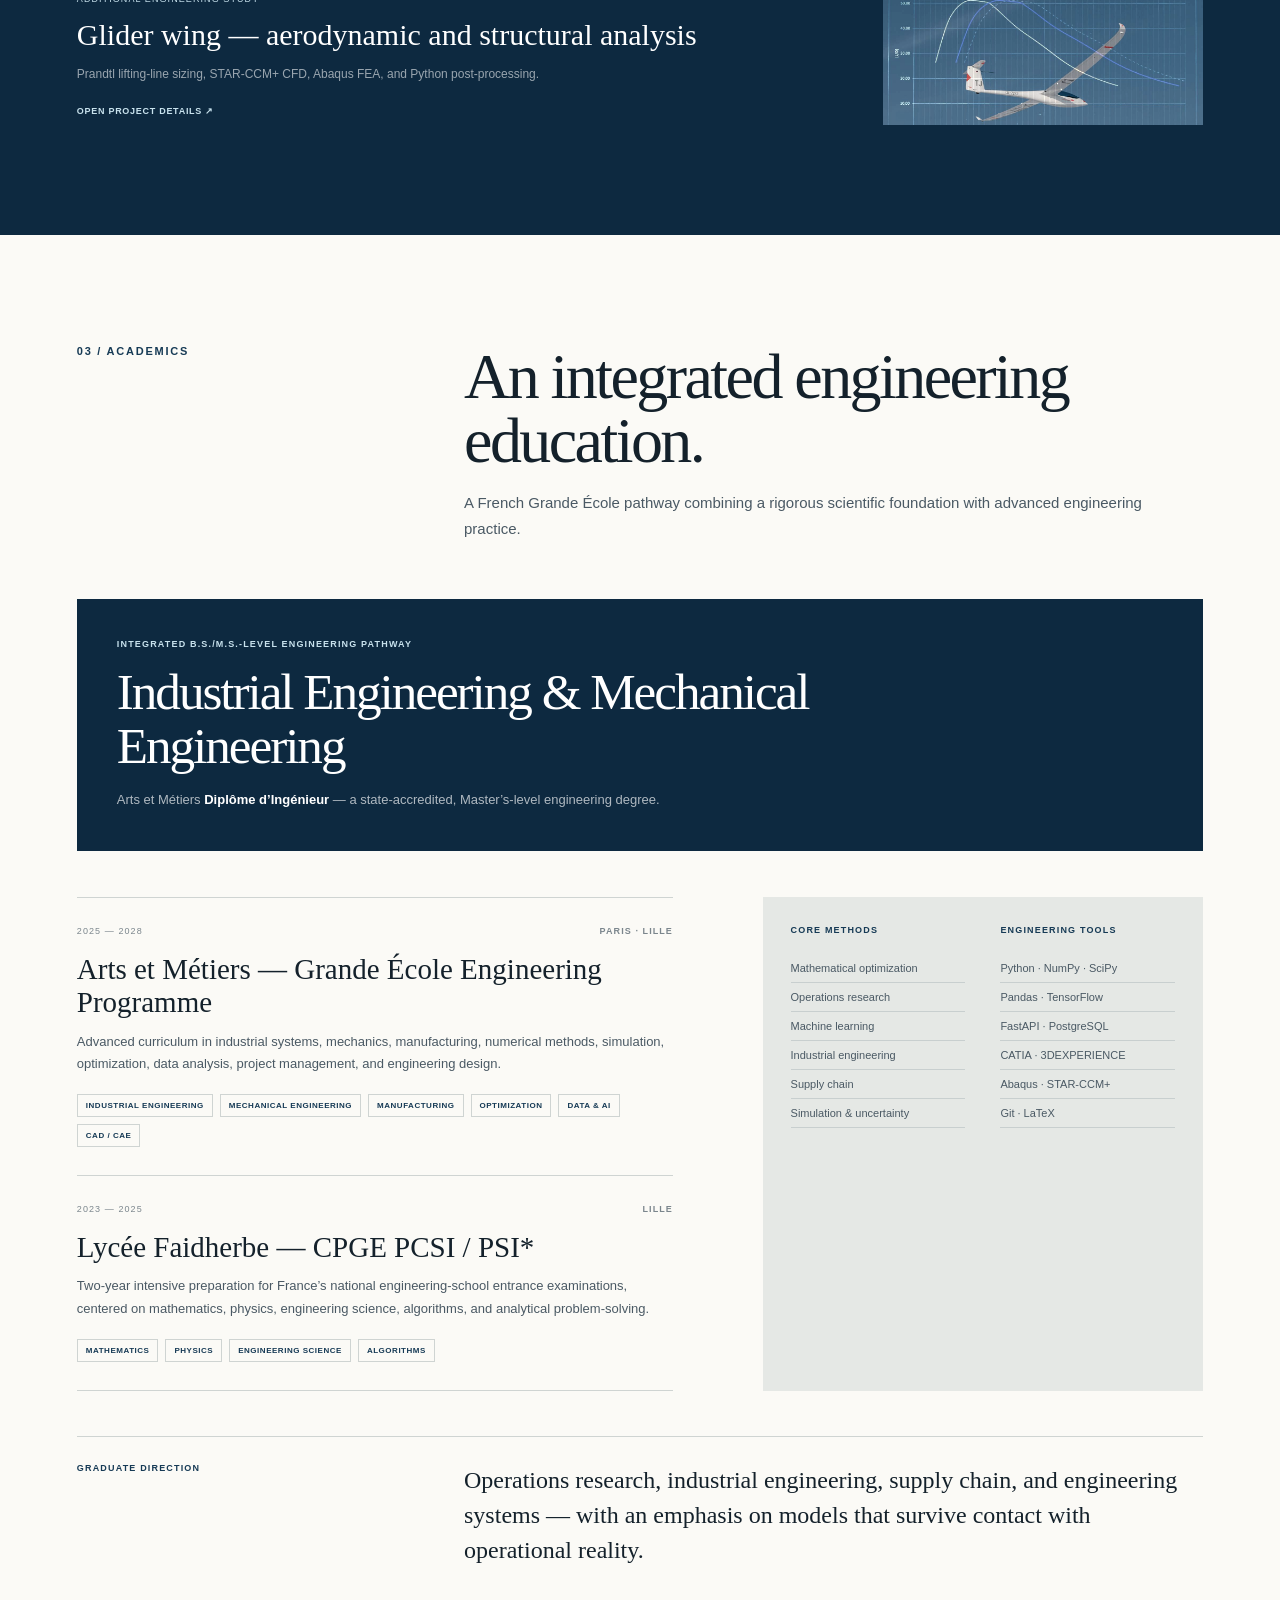
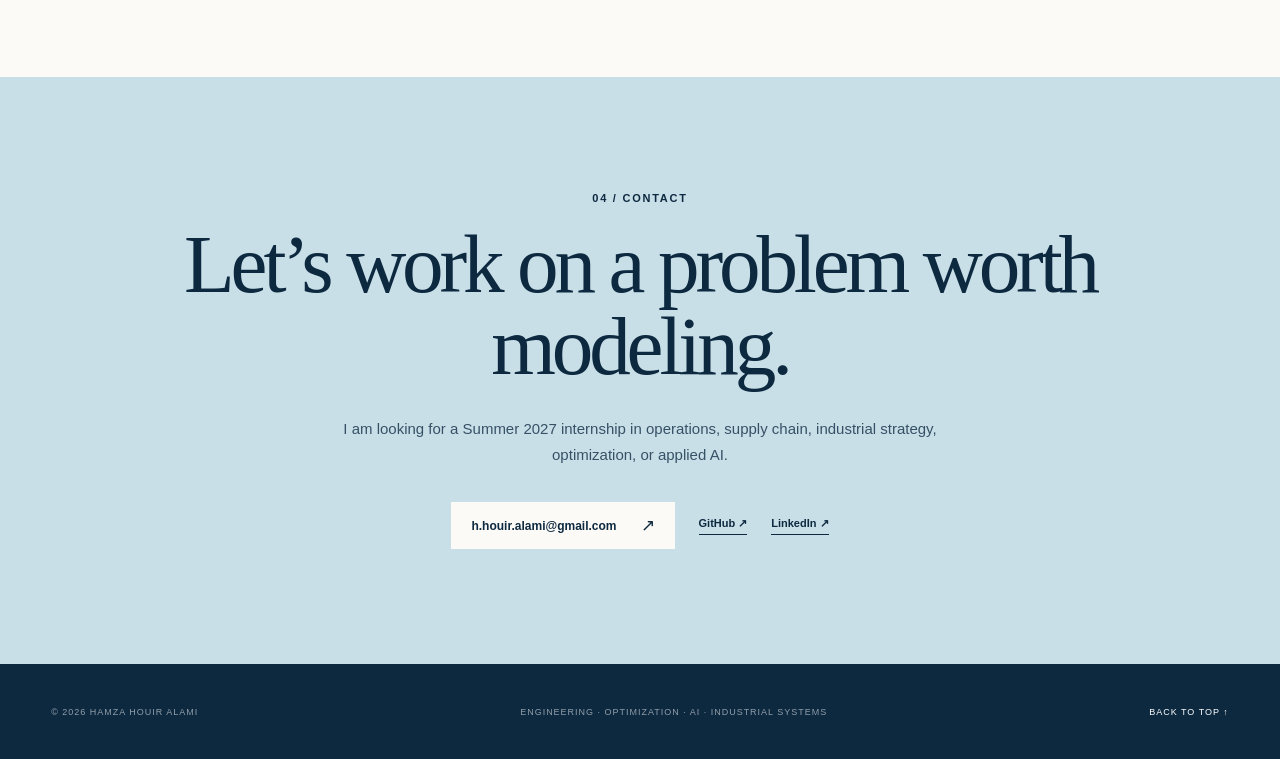
==== commit 33e5d97e: "Expand portfolio experience and project case studies" ====
--- a/index.html
+++ b/index.html
@@ -3,45 +3,36 @@
 <head>
   <meta charset="utf-8">
   <meta name="viewport" content="width=device-width, initial-scale=1">
-  <title>Hamza Houir Alami — Optimization, AI &amp; Industrial Systems</title>
-  <meta name="description" content="Engineering portfolio of Hamza Houir Alami: industrial optimization, artificial intelligence, operations research, and decision-support systems.">
+  <title>Hamza Houir Alami — Engineering Student</title>
+  <meta name="description" content="Engineering student at Arts et Métiers working across industrial engineering, mechanical engineering, optimization, and applied AI.">
   <meta name="theme-color" content="#0d2940">
-  <meta property="og:title" content="Hamza Houir Alami — Engineering Portfolio">
-  <meta property="og:description" content="Optimization, AI, and industrial systems — selected experience and technical work.">
+  <meta property="og:title" content="Hamza Houir Alami — Engineering Student">
+  <meta property="og:description" content="Industrial engineering, mechanical engineering, optimization, and applied AI.">
   <meta property="og:type" content="website">
+  <meta property="og:url" content="https://hamza-67.github.io/">
   <meta property="og:image" content="hamza.jpg">
   <meta name="twitter:card" content="summary_large_image">
-  <link rel="stylesheet" href="styles.css?v=5">
+  <link rel="stylesheet" href="styles.css?v=6">
   <script type="application/ld+json">
   {
     "@context": "https://schema.org",
     "@type": "Person",
     "name": "Hamza Houir Alami",
+    "jobTitle": "Engineering Student",
     "email": "mailto:h.houir.alami@gmail.com",
     "url": "https://hamza-67.github.io/",
-    "sameAs": [
-      "https://github.com/Hamza-67",
-      "https://fr.linkedin.com/in/hamza-houir-alami-016a88372"
-    ],
-    "affiliation": {
-      "@type": "CollegeOrUniversity",
-      "name": "Arts et Métiers"
-    },
-    "knowsAbout": ["Operations research", "Industrial engineering", "Artificial intelligence", "Optimization", "Supply chain"]
+    "sameAs": ["https://github.com/Hamza-67", "https://fr.linkedin.com/in/hamza-houir-alami-016a88372"],
+    "affiliation": {"@type": "CollegeOrUniversity", "name": "Arts et Métiers"},
+    "knowsAbout": ["Industrial engineering", "Mechanical engineering", "Operations research", "Artificial intelligence", "Optimization", "Supply chain"]
   }
   </script>
 </head>
 <body>
   <a class="skip-link" href="#main">Skip to content</a>
   <header class="site-header">
-    <a class="brand" href="#top" aria-label="Hamza Houir Alami — home">
-      <span>HHA</span><strong>Hamza Houir Alami</strong>
-    </a>
+    <a class="brand" href="#top" aria-label="Hamza Houir Alami — home"><span>HHA</span><strong>Hamza Houir Alami</strong></a>
     <nav aria-label="Main navigation">
-      <a href="#experience">Experience</a>
-      <a href="#work">Selected work</a>
-      <a href="#academics">Academics</a>
-      <a class="nav-contact" href="mailto:h.houir.alami@gmail.com">Contact</a>
+      <a href="#experience">Experience</a><a href="#work">Selected work</a><a href="#academics">Academics</a><a class="nav-contact" href="mailto:h.houir.alami@gmail.com">Contact</a>
     </nav>
   </header>
 
@@ -49,9 +40,9 @@
     <section class="hero" id="top">
       <div class="hero-copy">
         <div class="status-pill"><i></i> Open to Summer 2027 opportunities</div>
-        <p class="kicker">Engineering · Optimization · AI · Industrial Systems</p>
-        <h1>Building better decisions for complex systems.</h1>
-        <p class="hero-lead">I am an engineering student at Arts et Métiers working across operations research, artificial intelligence, and industrial performance — from aerospace assembly optimization to speech recognition and decision-support software.</p>
+        <p class="kicker">Engineering Student · Arts et Métiers</p>
+        <h1>Engineering student building better industrial decisions.</h1>
+        <p class="hero-lead">I work across industrial engineering, mechanical engineering, optimization, and applied AI — turning operational problems into models, experiments, and decision-support tools.</p>
         <div class="hero-actions">
           <a class="button button-primary" href="#work">Explore selected work <span>↘</span></a>
           <a class="button button-secondary" href="https://github.com/Hamza-67" target="_blank" rel="noreferrer">GitHub <span>↗</span></a>
@@ -61,133 +52,119 @@
       <div class="hero-portrait-wrap">
         <div class="portrait-index"><span>01</span><span>PARIS · FR</span></div>
         <div class="portrait-frame"><img src="hamza.jpg" alt="Hamza Houir Alami"></div>
-        <div class="portrait-caption"><span>Arts et Métiers</span><strong>Engineering student</strong></div>
+        <div class="portrait-caption"><span>Arts et Métiers</span><strong>Engineering Student</strong></div>
       </div>
     </section>
 
     <section class="proof-strip" aria-label="Profile summary">
-      <div><span>Focus</span><strong>Industrial decision-making</strong></div>
-      <div><span>Approach</span><strong>Model · test · validate</strong></div>
+      <div><span>Degree</span><strong>Industrial &amp; Mechanical Engineering</strong></div>
+      <div><span>Focus</span><strong>Optimization · AI · Operations</strong></div>
       <div><span>Current</span><strong>Arts et Métiers — Paris</strong></div>
-      <div><span>Next</span><strong>Summer internship · 2027</strong></div>
+      <div><span>Next</span><strong>Summer Internship · 2027</strong></div>
     </section>
 
     <section class="section" id="experience">
       <div class="section-heading">
-        <p>01 / Experience</p>
-        <h2>Industry, research, and leadership.</h2>
-        <span>Three settings. One recurring question: how can data and models improve a real decision?</span>
+        <p>01 / Experience</p><h2>Industry, research, and leadership.</h2><span>Three environments where engineering decisions meet real operational constraints.</span>
       </div>
-      <div class="experience-list">
-        <article class="experience-row">
-          <div class="experience-index">01</div><div class="experience-date">Summer 2026</div>
-          <div class="experience-main"><h3>Industrial Engineering Intern</h3><p>Safran Nacelles <span>·</span> Casablanca, Morocco</p></div>
-          <div class="experience-detail"><p>Worked across tooling methods, air-inlet manufacturing, and nacelle assembly before building a constrained time-reduction allocation model for an industrial routing.</p><strong>Convex allocation model · SLSQP · operation-specific caps · 5,000-run Monte Carlo validation</strong></div>
+      <div class="experience-cards">
+        <article class="experience-card">
+          <figure class="experience-media">
+            <img src="assets/experience-safran.jpg" alt="Close-up of an aircraft engine nacelle" loading="lazy">
+            <figcaption>Representative nacelle context · <a href="https://commons.wikimedia.org/wiki/File:Close-up_view_of_nacelle_of_TP400.jpg" target="_blank" rel="noreferrer">O. Cleynen, CC BY-SA 3.0 ↗</a></figcaption>
+          </figure>
+          <div class="experience-card-copy">
+            <div class="experience-meta"><span>Summer 2026</span><span>Casablanca, Morocco</span></div>
+            <h3>Industrial Engineering Intern</h3><p class="experience-org">Safran Nacelles</p>
+            <p>Worked across tooling methods, air-inlet manufacturing, and nacelle assembly, then developed a constrained allocation model for reducing industrial routing time.</p>
+            <strong>Convex allocation · SLSQP · operation-level caps · 5,000-run Monte Carlo validation</strong>
+          </div>
         </article>
-        <article class="experience-row">
-          <div class="experience-index">02</div><div class="experience-date">Summer 2026</div>
-          <div class="experience-main"><h3>AI Research Intern</h3><p>UM6P AI Lab <span>·</span> Rabat, Morocco</p></div>
-          <div class="experience-detail"><p>Contributed to an applied AI research workflow spanning literature review, data preparation, model development, experimentation, and result analysis.</p><strong>Research review · data pipeline · model experiments · scientific reporting</strong></div>
+
+        <article class="experience-card">
+          <figure class="experience-media experience-media-portrait">
+            <img src="assets/experience-um6p.jpg" alt="Hamza Houir Alami at the UM6P campus in Rabat" loading="lazy">
+            <figcaption>UM6P campus · Rabat, 2026</figcaption>
+          </figure>
+          <div class="experience-card-copy">
+            <div class="experience-meta"><span>Summer 2026</span><span>Rabat, Morocco</span></div>
+            <h3>AI Research Intern</h3><p class="experience-org">UM6P AI Lab</p>
+            <p>Contributed to an applied research workflow spanning literature review, data preparation, model development, experimentation, and analysis.</p>
+            <strong>Research review · data pipeline · model experiments · scientific reporting</strong>
+          </div>
         </article>
-        <article class="experience-row">
-          <div class="experience-index">03</div><div class="experience-date">2026–2027</div>
-          <div class="experience-main"><h3>Head of Business Development &amp; Partnerships</h3><p>AMJE Lille <span>·</span> Arts et Métiers Junior-Entreprise</p></div>
-          <div class="experience-detail"><p>Lead a 15-person business team and connect industrial needs with student engineering delivery, from qualification and scoping to proposal and client follow-up.</p><strong>€27k signed in 3 months · 10 studies · contact base expanded from 600 to 1,600</strong></div>
+
+        <article class="experience-card">
+          <figure class="experience-media experience-media-logo">
+            <img src="assets/experience-amje.png" alt="AMJE Lille logo" loading="lazy">
+            <figcaption>Arts et Métiers Junior-Entreprise · Lille</figcaption>
+          </figure>
+          <div class="experience-card-copy">
+            <div class="experience-meta"><span>2026–2027</span><span>Lille &amp; Paris, France</span></div>
+            <h3>Head of Business Development &amp; Partnerships</h3><p class="experience-org">AMJE Lille</p>
+            <p>Lead a 15-person business team, qualify industrial needs, scope consulting engagements, and coordinate proposals and client follow-up.</p>
+            <strong>€27k signed in 3 months · 10 client engagements signed · CRM expanded from 600 to 1,600 contacts</strong>
+          </div>
         </article>
       </div>
     </section>
 
     <section class="section work-section" id="work">
       <div class="section-heading light">
-        <p>02 / Selected work</p><h2>Evidence over buzzwords.</h2>
-        <span>Each project is framed around the problem, my contribution, the method, the validation, and the limitations.</span>
+        <p>02 / Selected work</p><h2>Selected projects, with the evidence behind them.</h2><span>The homepage gives the short version. Open a case study for the problem, method, validation, graphs, limitations, report, and repository when public.</span>
       </div>
-      <div class="projects-grid">
-        <article class="project-card">
-          <div class="project-card-top"><span>01</span><p>Industrial optimization · Safran case study</p></div>
-          <div class="project-figure allocation-visual" aria-hidden="true">
-            <div class="allocation-heading"><span>Weighted allocation</span><span>Σgᵢ = G</span></div>
-            <div class="allocation-row"><span>OP 01</span><div class="allocation-track"><i style="width:78%"></i></div><b>78</b></div>
-            <div class="allocation-row"><span>OP 02</span><div class="allocation-track"><i style="width:58%"></i></div><b>58</b></div>
-            <div class="allocation-row"><span>OP 03</span><div class="allocation-track"><i style="width:91%"></i></div><b>91</b></div>
-            <div class="allocation-row"><span>OP 04</span><div class="allocation-track"><i style="width:45%"></i></div><b>45</b></div>
-            <div class="allocation-row"><span>OP 05</span><div class="allocation-track"><i style="width:68%"></i></div><b>68</b></div>
-            <p>Feasible caps · risk weights · uncertainty</p>
-          </div>
-          <div class="project-copy">
-            <h3>Assembly Routing Time-Reduction Allocation</h3>
-            <p>Allocated a finite improvement target across heterogeneous assembly operations while respecting feasibility, quality risk, and operation-level reduction caps.</p>
-            <div class="project-result"><span>What it shows</span><p>A transparent baseline, a weighted convex model, and uncertainty testing on structurally representative synthetic data — never confidential production data.</p></div>
-            <div class="tag-list"><span>Convex QP</span><span>SLSQP</span><span>Monte Carlo</span><span>Industrial Engineering</span></div>
-          </div>
-        </article>
-
-        <article class="project-card">
-          <div class="project-card-top"><span>02</span><p>Machine learning · Speech systems</p></div>
-          <div class="project-figure speech-visual" aria-hidden="true">
-            <div class="waveform"><i style="height:14%"></i><i style="height:35%"></i><i style="height:63%"></i><i style="height:30%"></i><i style="height:78%"></i><i style="height:48%"></i><i style="height:92%"></i><i style="height:54%"></i><i style="height:74%"></i><i style="height:24%"></i><i style="height:60%"></i><i style="height:38%"></i><i style="height:82%"></i><i style="height:44%"></i><i style="height:18%"></i></div>
-            <div class="speech-flow"><span>audio</span><b>→</b><span>mel</span><b>→</b><span>CNN</span><b>→</b><span>decoder</span></div>
-            <strong>quatre-vingt-dix-sept → 97</strong>
-          </div>
-          <div class="project-copy">
-            <h3>French Number Recognition from 0 to 99</h3>
-            <p>Extended a CNN trained on atomic French number components into a complete 0–99 recognition system using silence-based segmentation and a constrained linguistic decoder.</p>
-            <div class="project-result"><span>What it shows</span><p>The model separates acoustic learning from grammatical composition: 23 reusable tokens, 64-bin mel spectrograms, and a decoder that rejects impossible sequences.</p></div>
-            <div class="tag-list"><span>CNN</span><span>Audio</span><span>Mel Spectrograms</span><span>Constrained Decoding</span></div>
-          </div>
-        </article>
-
-        <article class="project-card">
-          <div class="project-card-top"><span>03</span><p>Constrained shape optimization · Research project</p></div>
-          <div class="project-figure figure-image"><img src="fig_convergence.png" alt="Comparison of numerical convergence methods for flywheel optimization"></div>
-          <div class="project-copy">
-            <h3>Flywheel Shape Optimization</h3>
-            <p>Compared Fourier, polynomial, polar, and 3D parameterizations to maximize moment of inertia under geometric constraints, then tested the physical effect on a miniature vehicle.</p>
-            <div class="project-result"><span>What it shows</span><p>Connected analytical optimality, numerical convergence, solver behavior, and a small-scale experimental validation in one reproducible study.</p></div>
-            <div class="tag-list"><span>L-BFGS-B</span><span>Trust Region</span><span>KKT</span><span>Experimental Validation</span></div>
-          </div>
-        </article>
-
-        <article class="project-card">
-          <div class="project-card-top"><span>04</span><p>Software · Decision systems</p></div>
-          <div class="project-figure platform-visual" aria-hidden="true">
-            <div class="platform-top"><span>ThePnLab</span><i></i></div>
-            <div class="platform-metric"><small>Decision cycle</small><strong>30 min</strong></div>
-            <div class="platform-grid"><span>Portfolio</span><span>Positions</span><span>Coach</span></div>
-            <div class="platform-line"><i></i><i></i><i></i><i></i><i></i><i></i></div>
-          </div>
-          <div class="project-copy">
-            <h3>ThePnLab</h3>
-            <p>Built a paper-trading platform around portfolios, positions, scheduled decision cycles, and an explainable coaching layer — treating each trade as a decision under uncertainty.</p>
-            <div class="project-result"><span>What it shows</span><p>A full product architecture spanning FastAPI, PostgreSQL, scheduled automation, portfolio logic, and a retrieval-augmented coaching assistant.</p></div>
-            <div class="tag-list"><span>FastAPI</span><span>PostgreSQL</span><span>Decision Support</span><span>RAG</span></div>
-          </div>
-        </article>
+      <div class="project-previews">
+        <a class="project-preview" href="projects/assembly-routing.html">
+          <div class="project-preview-visual allocation-mini" aria-hidden="true"><i style="width:78%"></i><i style="width:55%"></i><i style="width:91%"></i><i style="width:63%"></i></div>
+          <div class="project-preview-copy"><div><span>01 · Industrial optimization</span><b>Case study</b></div><h3>Assembly Routing Time-Reduction Allocation</h3><p>A constrained model for allocating an improvement target across heterogeneous assembly operations.</p><strong>Open project details <em>↗</em></strong></div>
+        </a>
+        <a class="project-preview" href="projects/speech-recognition.html">
+          <div class="project-preview-visual speech-mini" aria-hidden="true"><span>audio</span><i>→</i><span>mel</span><i>→</i><span>CNN</span><i>→</i><span>0–99</span></div>
+          <div class="project-preview-copy"><div><span>02 · Machine learning</span><b>Case study</b></div><h3>French Number Recognition from 0 to 99</h3><p>A CNN-based audio system combining acoustic components with constrained linguistic decoding.</p><strong>Open project details <em>↗</em></strong></div>
+        </a>
+        <a class="project-preview" href="projects/flywheel.html">
+          <div class="project-preview-visual"><img src="fig_convergence.png" alt="Flywheel numerical convergence comparison" loading="lazy"></div>
+          <div class="project-preview-copy"><div><span>03 · Shape optimization</span><b>Report + GitHub</b></div><h3>Flywheel Shape Optimization</h3><p>Analytical, numerical, and experimental study of inertia-maximizing geometries under constraints.</p><strong>Open project details <em>↗</em></strong></div>
+        </a>
+        <a class="project-preview" href="projects/thepnlab.html">
+          <div class="project-preview-visual"><img src="assets/thepnlab-cover.jpg" alt="ThePnLab product identity" loading="lazy"></div>
+          <div class="project-preview-copy"><div><span>04 · Decision software</span><b>Live + GitHub + report</b></div><h3>ThePnLab</h3><p>A paper-trading platform combining portfolio logic, automation, and explainable coaching.</p><strong>Open project details <em>↗</em></strong></div>
+        </a>
       </div>
-      <div class="secondary-work">
-        <div><span>Additional engineering study</span><h3>Glider wing — aerodynamic and structural analysis</h3><p>Prandtl lifting-line sizing, Star-CCM+ CFD, Abaqus FEA, and Python post-processing.</p></div>
-        <img src="aile%20de%20planeur%20photo%20principal.jpg" alt="Glider aerodynamic performance study">
-      </div>
+      <a class="secondary-work" href="projects/glider.html">
+        <div><span>Additional engineering study</span><h3>Glider wing — aerodynamic and structural analysis</h3><p>Prandtl lifting-line sizing, STAR-CCM+ CFD, Abaqus FEA, and Python post-processing.</p><strong>Open project details ↗</strong></div>
+        <img src="aile%20de%20planeur%20photo%20principal.jpg" alt="Glider used as context for an aerodynamic study" loading="lazy">
+      </a>
     </section>
 
     <section class="section academics-section" id="academics">
-      <div class="section-heading"><p>03 / Academics</p><h2>A quantitative foundation, applied.</h2></div>
+      <div class="section-heading"><p>03 / Academics</p><h2>An integrated engineering education.</h2><span>A French Grande École pathway combining a rigorous scientific foundation with advanced engineering practice.</span></div>
+      <div class="degree-banner">
+        <span>Integrated B.S./M.S.-level engineering pathway</span><h3>Industrial Engineering &amp; Mechanical Engineering</h3><p>Arts et Métiers <b>Diplôme d’Ingénieur</b> — a state-accredited, Master’s-level engineering degree.</p>
+      </div>
       <div class="academics-grid">
         <div class="education-list">
-          <article><div><span>2025 — 2028</span><b>Paris · Lille</b></div><h3>Arts et Métiers</h3><p>Diplôme d’ingénieur — general engineering, industrial systems, mechanics, manufacturing, simulation, and data-driven decision-making.</p></article>
-          <article><div><span>2023 — 2025</span><b>Lille</b></div><h3>Lycée Faidherbe — CPGE PCSI / PSI*</h3><p>Intensive preparation in mathematics, physics, engineering science, algorithms, and analytical problem-solving.</p></article>
+          <article>
+            <div><span>2025 — 2028</span><b>Paris · Lille</b></div><h3>Arts et Métiers — Grande École Engineering Programme</h3>
+            <p>Advanced curriculum in industrial systems, mechanics, manufacturing, numerical methods, simulation, optimization, data analysis, project management, and engineering design.</p>
+            <ul class="academic-tags"><li>Industrial engineering</li><li>Mechanical engineering</li><li>Manufacturing</li><li>Optimization</li><li>Data &amp; AI</li><li>CAD / CAE</li></ul>
+          </article>
+          <article>
+            <div><span>2023 — 2025</span><b>Lille</b></div><h3>Lycée Faidherbe — CPGE PCSI / PSI*</h3>
+            <p>Two-year intensive preparation for France’s national engineering-school entrance examinations, centered on mathematics, physics, engineering science, algorithms, and analytical problem-solving.</p>
+            <ul class="academic-tags"><li>Mathematics</li><li>Physics</li><li>Engineering science</li><li>Algorithms</li></ul>
+          </article>
         </div>
-        <div class="skills-panel">
-          <div><span>Methods</span><ul><li>Mathematical optimization</li><li>Operations research</li><li>Machine learning</li><li>Industrial engineering</li><li>Supply chain</li><li>Simulation &amp; uncertainty</li></ul></div>
-          <div><span>Tools</span><ul><li>Python</li><li>NumPy / SciPy</li><li>Pandas</li><li>TensorFlow / Keras</li><li>FastAPI</li><li>PostgreSQL</li><li>CATIA / 3DEXPERIENCE</li><li>Abaqus</li><li>Star-CCM+</li><li>Git</li></ul></div>
-        </div>
+        <aside class="skills-panel" aria-label="Academic toolkit">
+          <div><span>Core methods</span><ul><li>Mathematical optimization</li><li>Operations research</li><li>Machine learning</li><li>Industrial engineering</li><li>Supply chain</li><li>Simulation &amp; uncertainty</li></ul></div>
+          <div><span>Engineering tools</span><ul><li>Python · NumPy · SciPy</li><li>Pandas · TensorFlow</li><li>FastAPI · PostgreSQL</li><li>CATIA · 3DEXPERIENCE</li><li>Abaqus · STAR-CCM+</li><li>Git · LaTeX</li></ul></div>
+        </aside>
       </div>
       <div class="graduate-note"><span>Graduate direction</span><p>Operations research, industrial engineering, supply chain, and engineering systems — with an emphasis on models that survive contact with operational reality.</p></div>
     </section>
 
     <section class="contact-section" id="contact">
-      <p>04 / Contact</p><h2>Let’s work on a problem worth modeling.</h2>
-      <p class="contact-copy">I am looking for a Summer 2027 internship in operations, supply chain, industrial strategy, optimization, or applied AI.</p>
+      <p>04 / Contact</p><h2>Let’s work on a problem worth modeling.</h2><p class="contact-copy">I am looking for a Summer 2027 internship in operations, supply chain, industrial strategy, optimization, or applied AI.</p>
       <div class="contact-actions"><a class="button button-light" href="mailto:h.houir.alami@gmail.com">h.houir.alami@gmail.com <span>↗</span></a><a href="https://github.com/Hamza-67" target="_blank" rel="noreferrer">GitHub ↗</a><a href="https://fr.linkedin.com/in/hamza-houir-alami-016a88372" target="_blank" rel="noreferrer">LinkedIn ↗</a></div>
     </section>
   </main>
--- a/styles.css
+++ b/styles.css
@@ -1,4 +1,3 @@
-
 :root {
   --ink: #14212b;
   --ink-soft: #4a5964;
@@ -10,7 +9,7 @@
   --blue-light: #c8e2ed;
   --line: #cfd4d2;
   --lime: #c8df87;
-  --white: #ffffff;
+  --white: #fff;
   --serif: Georgia, "Times New Roman", serif;
   --sans: Arial, Helvetica, sans-serif;
 }
@@ -22,20 +21,10 @@
 img { display: block; max-width: 100%; }
 button, a { -webkit-tap-highlight-color: transparent; }
 
-.skip-link {
-  position: fixed; top: 10px; left: 10px; z-index: 100;
-  padding: 10px 14px; background: var(--navy); color: white;
-  font-size: 12px; font-weight: 700; transform: translateY(-160%);
-}
+.skip-link { position: fixed; top: 10px; left: 10px; z-index: 100; padding: 10px 14px; background: var(--navy); color: white; font-size: 12px; font-weight: 700; transform: translateY(-160%); }
 .skip-link:focus { transform: translateY(0); }
 
-.site-header {
-  position: sticky; top: 0; z-index: 30;
-  height: 72px; padding: 0 4vw;
-  display: flex; align-items: center; justify-content: space-between;
-  background: rgba(244, 241, 233, .92); border-bottom: 1px solid rgba(20,33,43,.14);
-  backdrop-filter: blur(16px);
-}
+.site-header { position: sticky; top: 0; z-index: 30; height: 72px; padding: 0 4vw; display: flex; align-items: center; justify-content: space-between; background: rgba(244,241,233,.93); border-bottom: 1px solid rgba(20,33,43,.14); backdrop-filter: blur(16px); }
 .brand { display: flex; align-items: center; gap: 13px; }
 .brand > span { width: 37px; height: 37px; display: grid; place-items: center; background: var(--navy); color: white; font: 600 13px var(--serif); }
 .brand strong { font-size: 14px; letter-spacing: -.01em; }
@@ -45,36 +34,31 @@
 .site-header .nav-contact { padding: 10px 17px; border: 1px solid var(--navy); color: var(--navy); }
 .site-header .nav-contact:hover { color: white; background: var(--navy); }
 
-.hero {
-  min-height: calc(100vh - 72px); max-width: 1440px; margin: 0 auto; padding: 7vw 6vw 6vw;
-  display: grid; grid-template-columns: minmax(0, 1.25fr) minmax(310px, .58fr); align-items: center; gap: 7vw;
-  position: relative; overflow: hidden;
-}
+.hero { min-height: calc(100vh - 72px); max-width: 1440px; margin: 0 auto; padding: 7vw 6vw 6vw; display: grid; grid-template-columns: minmax(0,1.25fr) minmax(310px,.58fr); align-items: center; gap: 7vw; position: relative; overflow: hidden; }
 .hero::before { content: ""; position: absolute; width: 420px; height: 420px; border: 1px solid rgba(13,41,64,.11); border-radius: 50%; left: -250px; top: 7%; box-shadow: 0 0 0 70px rgba(13,41,64,.025), 0 0 0 140px rgba(13,41,64,.02); }
 .hero-copy { position: relative; z-index: 2; }
 .status-pill { width: max-content; display: flex; align-items: center; gap: 9px; padding: 8px 13px; margin-bottom: 35px; border: 1px solid rgba(13,41,64,.25); border-radius: 999px; font-size: 11px; font-weight: 700; letter-spacing: .04em; background: rgba(255,255,255,.32); }
 .status-pill i { width: 7px; height: 7px; background: #5f8c24; border-radius: 50%; box-shadow: 0 0 0 4px rgba(95,140,36,.12); }
 .kicker, .section-heading > p, .contact-section > p:first-child { margin: 0 0 20px; color: var(--navy-2); font-size: 11px; font-weight: 800; text-transform: uppercase; letter-spacing: .16em; }
-.hero h1 { max-width: 850px; margin: 0; font: 400 clamp(58px, 7.2vw, 112px)/.91 var(--serif); letter-spacing: -.06em; }
-.hero-lead { max-width: 750px; margin: 32px 0 0; padding-left: 25%; color: var(--ink-soft); font: 400 clamp(16px, 1.35vw, 20px)/1.65 var(--sans); }
-.hero-actions { margin: 36px 0 0 25%; display: flex; align-items: center; gap: 13px; flex-wrap: wrap; }
+.hero h1 { max-width: 900px; margin: 0; font: 400 clamp(54px,6.5vw,100px)/.94 var(--serif); letter-spacing: -.058em; }
+.hero-lead { max-width: 760px; margin: 32px 0 0; padding-left: 20%; color: var(--ink-soft); font: 400 clamp(16px,1.35vw,20px)/1.65 var(--sans); }
+.hero-actions { margin: 36px 0 0 20%; display: flex; align-items: center; gap: 13px; flex-wrap: wrap; }
 .button { min-height: 47px; padding: 0 19px; display: inline-flex; align-items: center; justify-content: center; gap: 24px; font-size: 12px; font-weight: 800; transition: .2s ease; }
 .button span { font-size: 17px; font-weight: 400; }
 .button-primary { background: var(--navy); color: white; border: 1px solid var(--navy); }
 .button-primary:hover { background: var(--navy-2); transform: translateY(-2px); }
-.button-secondary { border: 1px solid rgba(13,41,64,.38); color: var(--navy); background: transparent; }
+.button-secondary { border: 1px solid rgba(13,41,64,.38); color: var(--navy); }
 .button-secondary:hover { background: var(--paper-light); transform: translateY(-2px); }
 .text-link { margin-left: 7px; font-size: 12px; font-weight: 800; border-bottom: 1px solid var(--ink); padding-bottom: 4px; }
-
 .hero-portrait-wrap { position: relative; align-self: center; }
 .portrait-index { display: flex; justify-content: space-between; margin-bottom: 10px; font-size: 10px; font-weight: 800; letter-spacing: .13em; color: var(--ink-soft); }
 .portrait-frame { position: relative; aspect-ratio: 3/4; overflow: hidden; background: #d6d0c4; }
 .portrait-frame::after { content: ""; position: absolute; inset: 0; box-shadow: inset 0 0 0 1px rgba(255,255,255,.4); }
 .portrait-frame img { width: 100%; height: 100%; object-fit: cover; object-position: 50% 34%; }
-.portrait-caption { margin-top: 14px; display: flex; align-items: baseline; justify-content: space-between; gap: 10px; font-size: 10px; text-transform: uppercase; letter-spacing: .12em; }
-.portrait-caption strong { font-size: 10px; color: var(--ink-soft); }
-
-.proof-strip { display: grid; grid-template-columns: repeat(4, 1fr); border-top: 1px solid var(--line); border-bottom: 1px solid var(--line); background: var(--paper-light); }
+.portrait-caption { margin-top: 14px; display: flex; justify-content: space-between; gap: 10px; font-size: 10px; text-transform: uppercase; letter-spacing: .12em; }
+.portrait-caption strong { color: var(--ink-soft); }
+
+.proof-strip { display: grid; grid-template-columns: repeat(4,1fr); border-top: 1px solid var(--line); border-bottom: 1px solid var(--line); background: var(--paper-light); }
 .proof-strip > div { min-height: 115px; padding: 28px 3vw; display: flex; flex-direction: column; justify-content: center; border-right: 1px solid var(--line); }
 .proof-strip > div:last-child { border-right: 0; }
 .proof-strip span { margin-bottom: 9px; color: #75818a; font-size: 9px; font-weight: 800; letter-spacing: .16em; text-transform: uppercase; }
@@ -83,93 +67,79 @@
 .section { padding: 110px 6vw; }
 .section-heading { max-width: 1180px; margin: 0 auto 58px; display: grid; grid-template-columns: .42fr 1fr; column-gap: 6vw; }
 .section-heading > p { grid-row: span 2; }
-.section-heading h2 { max-width: 790px; margin: 0 0 17px; font: 400 clamp(44px, 5vw, 76px)/1 var(--serif); letter-spacing: -.04em; }
-.section-heading > span { max-width: 680px; color: var(--ink-soft); font-size: 15px; line-height: 1.7; }
-
-.experience-list { max-width: 1180px; margin: 0 auto; border-top: 1px solid var(--line); }
-.experience-row { display: grid; grid-template-columns: 54px 120px minmax(250px,.8fr) minmax(320px,1.25fr); gap: 22px; padding: 31px 0; border-bottom: 1px solid var(--line); align-items: start; }
-.experience-index { font: italic 15px var(--serif); color: #879198; }
-.experience-date { font-size: 10px; font-weight: 800; letter-spacing: .08em; text-transform: uppercase; color: var(--navy-2); }
-.experience-main h3 { margin: -4px 0 8px; font: 400 24px/1.2 var(--serif); }
-.experience-main p { margin: 0; color: var(--ink-soft); font-size: 12px; line-height: 1.6; }
-.experience-main p span { margin: 0 3px; }
-.experience-detail > p { margin: 0 0 15px; color: var(--ink-soft); font-size: 13px; line-height: 1.75; }
-.experience-detail strong { display: block; color: var(--navy-2); font-size: 10px; line-height: 1.6; text-transform: uppercase; letter-spacing: .07em; }
+.section-heading h2 { max-width: 850px; margin: 0 0 17px; font: 400 clamp(44px,5vw,76px)/1 var(--serif); letter-spacing: -.04em; }
+.section-heading > span { max-width: 720px; color: var(--ink-soft); font-size: 15px; line-height: 1.7; }
+
+.experience-cards { max-width: 1180px; margin: 0 auto; display: grid; grid-template-columns: repeat(3,1fr); border-top: 1px solid var(--line); border-left: 1px solid var(--line); }
+.experience-card { min-width: 0; border-right: 1px solid var(--line); border-bottom: 1px solid var(--line); background: rgba(255,255,255,.2); }
+.experience-media { height: 285px; margin: 0; position: relative; overflow: hidden; background: #d8d8d2; }
+.experience-media img { width: 100%; height: 100%; object-fit: cover; }
+.experience-media-portrait img { object-position: 50% 43%; }
+.experience-media-logo { display: grid; place-items: center; padding: 65px; background: #fdfcf8; }
+.experience-media-logo img { width: 100%; height: auto; object-fit: contain; }
+.experience-media figcaption { position: absolute; left: 0; right: 0; bottom: 0; padding: 9px 12px; color: rgba(255,255,255,.86); background: linear-gradient(transparent,rgba(6,21,32,.78)); font-size: 8px; line-height: 1.4; letter-spacing: .04em; }
+.experience-media-logo figcaption { color: var(--ink-soft); background: rgba(253,252,248,.92); }
+.experience-media figcaption a { text-decoration: underline; text-underline-offset: 2px; }
+.experience-card-copy { padding: 27px; }
+.experience-meta { display: flex; justify-content: space-between; gap: 12px; color: #738089; font-size: 8px; text-transform: uppercase; font-weight: 800; letter-spacing: .1em; }
+.experience-card h3 { margin: 22px 0 7px; font: 400 27px/1.12 var(--serif); letter-spacing: -.025em; }
+.experience-org { margin: 0 0 19px; color: var(--navy-2); font-size: 11px; font-weight: 800; text-transform: uppercase; letter-spacing: .08em; }
+.experience-card-copy > p:not(.experience-org) { min-height: 112px; margin: 0 0 19px; color: var(--ink-soft); font-size: 12px; line-height: 1.75; }
+.experience-card-copy > strong { display: block; padding-top: 16px; border-top: 1px solid var(--line); color: var(--navy-2); font-size: 9px; line-height: 1.7; text-transform: uppercase; letter-spacing: .065em; }
 
 .work-section { background: var(--navy); color: white; }
 .section-heading.light > p { color: var(--blue-light); }
 .section-heading.light > span { color: rgba(255,255,255,.64); }
-.projects-grid { max-width: 1180px; margin: 0 auto; display: grid; grid-template-columns: 1fr 1fr; border-top: 1px solid rgba(255,255,255,.19); border-left: 1px solid rgba(255,255,255,.19); }
-.project-card { min-width: 0; padding: 26px; border-right: 1px solid rgba(255,255,255,.19); border-bottom: 1px solid rgba(255,255,255,.19); }
-.project-card-top { display: flex; align-items: center; justify-content: space-between; gap: 18px; margin-bottom: 22px; }
-.project-card-top > span { font: italic 14px var(--serif); color: var(--blue-light); }
-.project-card-top p { margin: 0; text-align: right; font-size: 9px; text-transform: uppercase; letter-spacing: .12em; color: rgba(255,255,255,.57); }
-.project-figure { height: 250px; margin-bottom: 30px; background: #102f47; border: 1px solid rgba(255,255,255,.13); overflow: hidden; }
-.figure-image { background: white; display: grid; place-items: center; }
-.figure-image img { width: 100%; height: 100%; object-fit: cover; }
-.project-copy h3 { margin: 0 0 17px; font: 400 clamp(28px, 2.6vw, 38px)/1.1 var(--serif); letter-spacing: -.025em; }
-.project-copy > p { min-height: 72px; margin: 0 0 23px; color: rgba(255,255,255,.67); font-size: 13px; line-height: 1.75; }
-.project-result { min-height: 98px; padding: 17px 0; border-top: 1px solid rgba(255,255,255,.14); border-bottom: 1px solid rgba(255,255,255,.14); }
-.project-result span { display: block; margin-bottom: 8px; color: var(--blue-light); font-size: 9px; text-transform: uppercase; font-weight: 800; letter-spacing: .12em; }
-.project-result p { margin: 0; color: rgba(255,255,255,.72); font-size: 12px; line-height: 1.65; }
-.tag-list { display: flex; gap: 7px; flex-wrap: wrap; margin-top: 18px; }
-.tag-list span { padding: 6px 8px; border: 1px solid rgba(255,255,255,.2); color: rgba(255,255,255,.7); font-size: 8px; font-weight: 800; letter-spacing: .07em; text-transform: uppercase; }
-
-.allocation-visual { padding: 25px; }
-.allocation-heading { display: flex; justify-content: space-between; margin-bottom: 30px; color: var(--blue-light); font-size: 9px; text-transform: uppercase; letter-spacing: .12em; }
-.allocation-row { display: grid; grid-template-columns: 38px 1fr 24px; align-items: center; gap: 10px; margin: 12px 0; font-size: 8px; color: rgba(255,255,255,.6); }
-.allocation-row b { font-weight: 500; text-align: right; }
-.allocation-track { height: 6px; background: rgba(255,255,255,.08); }
-.allocation-track i { display: block; height: 100%; background: linear-gradient(90deg, var(--blue), var(--lime)); }
-.allocation-visual > p { margin: 25px 0 0; padding-top: 13px; border-top: 1px solid rgba(255,255,255,.1); color: rgba(255,255,255,.43); font-size: 8px; letter-spacing: .12em; text-transform: uppercase; }
-.speech-visual { padding: 30px; display: flex; flex-direction: column; justify-content: center; }
-.waveform { height: 93px; display: flex; align-items: center; gap: 7px; }
-.waveform i { flex: 1; min-width: 4px; background: linear-gradient(180deg, var(--lime), var(--blue)); border-radius: 3px; }
-.speech-flow { margin: 27px 0 20px; display: flex; align-items: center; justify-content: space-between; gap: 7px; }
-.speech-flow span { padding: 7px 9px; border: 1px solid rgba(255,255,255,.19); font-size: 8px; text-transform: uppercase; letter-spacing: .1em; }
-.speech-flow b { color: var(--blue-light); font-weight: 400; }
-.speech-visual strong { color: var(--blue-light); font: 400 17px var(--serif); }
-.platform-visual { padding: 24px; }
-.platform-top { display: flex; justify-content: space-between; color: rgba(255,255,255,.8); font: 400 16px var(--serif); }
-.platform-top i { width: 7px; height: 7px; background: var(--lime); border-radius: 50%; }
-.platform-metric { margin: 33px 0 23px; }
-.platform-metric small { display: block; color: rgba(255,255,255,.45); font-size: 8px; text-transform: uppercase; letter-spacing: .12em; }
-.platform-metric strong { display: block; margin-top: 8px; font: 400 40px var(--serif); }
-.platform-grid { display: grid; grid-template-columns: repeat(3,1fr); gap: 8px; }
-.platform-grid span { padding: 10px 6px; border: 1px solid rgba(255,255,255,.12); color: rgba(255,255,255,.55); font-size: 8px; text-align: center; text-transform: uppercase; letter-spacing: .08em; }
-.platform-line { height: 45px; display: flex; align-items: flex-end; gap: 10px; margin-top: 17px; }
-.platform-line i { flex: 1; height: 17%; border-top: 2px solid var(--blue); transform: translateY(-8px) rotate(-8deg); }
-.platform-line i:nth-child(2) { height: 32%; transform: translateY(-5px) rotate(11deg); }
-.platform-line i:nth-child(3) { height: 45%; transform: rotate(-4deg); }
-.platform-line i:nth-child(4) { height: 62%; transform: translateY(-4px) rotate(9deg); }
-.platform-line i:nth-child(5) { height: 75%; transform: translateY(-2px) rotate(-7deg); }
-.platform-line i:nth-child(6) { height: 91%; transform: rotate(5deg); border-color: var(--lime); }
-
+.project-previews { max-width: 1180px; margin: 0 auto; display: grid; grid-template-columns: 1fr 1fr; border-top: 1px solid rgba(255,255,255,.19); border-left: 1px solid rgba(255,255,255,.19); }
+.project-preview { min-width: 0; display: grid; grid-template-columns: .78fr 1.22fr; min-height: 305px; border-right: 1px solid rgba(255,255,255,.19); border-bottom: 1px solid rgba(255,255,255,.19); transition: background .2s ease; }
+.project-preview:hover { background: rgba(255,255,255,.045); }
+.project-preview-visual { min-width: 0; min-height: 100%; background: #102f47; overflow: hidden; border-right: 1px solid rgba(255,255,255,.13); }
+.project-preview-visual img { width: 100%; height: 100%; object-fit: cover; }
+.project-preview-copy { padding: 27px; display: flex; flex-direction: column; }
+.project-preview-copy > div { display: flex; justify-content: space-between; gap: 15px; color: rgba(255,255,255,.5); font-size: 8px; text-transform: uppercase; font-weight: 800; letter-spacing: .09em; }
+.project-preview-copy > div b { color: var(--blue-light); font-weight: 800; }
+.project-preview h3 { margin: 27px 0 15px; font: 400 29px/1.08 var(--serif); letter-spacing: -.03em; }
+.project-preview p { margin: 0 0 25px; color: rgba(255,255,255,.64); font-size: 12px; line-height: 1.7; }
+.project-preview-copy > strong { margin-top: auto; color: var(--blue-light); font-size: 10px; text-transform: uppercase; letter-spacing: .08em; }
+.project-preview-copy > strong em { font-style: normal; font-size: 15px; }
+.allocation-mini { padding: 55px 24px; display: flex; flex-direction: column; justify-content: center; gap: 18px; }
+.allocation-mini i { display: block; height: 9px; background: linear-gradient(90deg,var(--blue),var(--lime)); }
+.speech-mini { padding: 25px; display: flex; flex-wrap: wrap; align-content: center; justify-content: center; gap: 10px; }
+.speech-mini span { padding: 9px 10px; border: 1px solid rgba(255,255,255,.22); color: var(--blue-light); font-size: 8px; text-transform: uppercase; letter-spacing: .08em; }
+.speech-mini i { align-self: center; color: rgba(255,255,255,.4); font-style: normal; }
 .secondary-work { max-width: 1180px; margin: 55px auto 0; padding-top: 28px; display: grid; grid-template-columns: 1fr 320px; gap: 50px; align-items: center; border-top: 1px solid rgba(255,255,255,.2); }
 .secondary-work span { color: var(--blue-light); font-size: 9px; text-transform: uppercase; letter-spacing: .12em; }
 .secondary-work h3 { max-width: 650px; margin: 12px 0 13px; font: 400 30px var(--serif); }
-.secondary-work p { margin: 0; color: rgba(255,255,255,.58); font-size: 12px; line-height: 1.6; }
+.secondary-work p { margin: 0 0 16px; color: rgba(255,255,255,.58); font-size: 12px; line-height: 1.6; }
+.secondary-work strong { color: var(--blue-light); font-size: 9px; text-transform: uppercase; letter-spacing: .08em; }
 .secondary-work img { width: 100%; height: 145px; object-fit: cover; filter: saturate(.65) contrast(1.05); }
 
 .academics-section { background: var(--paper-light); }
+.degree-banner { max-width: 1180px; margin: 0 auto 46px; padding: 40px; background: var(--navy); color: white; }
+.degree-banner > span { display: block; margin-bottom: 16px; color: var(--blue-light); font-size: 9px; text-transform: uppercase; font-weight: 800; letter-spacing: .13em; }
+.degree-banner h3 { max-width: 900px; margin: 0 0 16px; font: 400 clamp(36px,4vw,58px)/1.05 var(--serif); letter-spacing: -.04em; }
+.degree-banner p { margin: 0; color: rgba(255,255,255,.67); font-size: 13px; line-height: 1.7; }
+.degree-banner p b { color: white; }
 .academics-grid { max-width: 1180px; margin: 0 auto; display: grid; grid-template-columns: 1.15fr .85fr; gap: 7vw; }
 .education-list { border-top: 1px solid var(--line); }
 .education-list article { padding: 28px 0; border-bottom: 1px solid var(--line); }
 .education-list article > div { display: flex; justify-content: space-between; color: #7b868d; font-size: 9px; text-transform: uppercase; letter-spacing: .12em; }
 .education-list article > div b { font-weight: 700; }
-.education-list h3 { margin: 17px 0 11px; font: 400 29px var(--serif); }
+.education-list h3 { margin: 17px 0 11px; font: 400 29px/1.15 var(--serif); }
 .education-list p { max-width: 690px; margin: 0; color: var(--ink-soft); font-size: 13px; line-height: 1.75; }
-.skills-panel { display: grid; grid-template-columns: 1fr 1fr; gap: 35px; padding: 28px; background: var(--navy); color: white; }
-.skills-panel > div > span { display: block; margin-bottom: 19px; color: var(--blue-light); font-size: 9px; text-transform: uppercase; letter-spacing: .13em; }
+.academic-tags { display: flex; flex-wrap: wrap; gap: 7px; margin: 18px 0 0; padding: 0; list-style: none; }
+.academic-tags li { padding: 6px 8px; border: 1px solid var(--line); color: var(--navy-2); font-size: 8px; font-weight: 800; text-transform: uppercase; letter-spacing: .065em; }
+.skills-panel { display: grid; grid-template-columns: 1fr 1fr; gap: 35px; padding: 28px; background: #e5e8e5; }
+.skills-panel > div > span { display: block; margin-bottom: 19px; color: var(--navy-2); font-size: 9px; font-weight: 800; text-transform: uppercase; letter-spacing: .13em; }
 .skills-panel ul { margin: 0; padding: 0; list-style: none; }
-.skills-panel li { padding: 8px 0; border-bottom: 1px solid rgba(255,255,255,.12); color: rgba(255,255,255,.7); font-size: 11px; }
+.skills-panel li { padding: 8px 0; border-bottom: 1px solid rgba(13,41,64,.13); color: var(--ink-soft); font-size: 11px; }
 .graduate-note { max-width: 1180px; margin: 45px auto 0; padding: 26px 0 0; display: grid; grid-template-columns: .42fr 1fr; gap: 6vw; border-top: 1px solid var(--line); }
 .graduate-note span { color: var(--navy-2); font-size: 9px; font-weight: 800; text-transform: uppercase; letter-spacing: .13em; }
 .graduate-note p { max-width: 780px; margin: 0; font: 400 24px/1.45 var(--serif); }
 
 .contact-section { padding: 115px 6vw; text-align: center; background: #c9dfe8; color: var(--navy); }
 .contact-section > p:first-child { color: var(--navy); }
-.contact-section h2 { max-width: 950px; margin: 0 auto; font: 400 clamp(50px, 6.5vw, 96px)/.98 var(--serif); letter-spacing: -.05em; }
+.contact-section h2 { max-width: 950px; margin: 0 auto; font: 400 clamp(50px,6.5vw,96px)/.98 var(--serif); letter-spacing: -.05em; }
 .contact-copy { max-width: 680px; margin: 29px auto 35px; color: #365166; font-size: 15px; line-height: 1.7; }
 .contact-actions { display: flex; align-items: center; justify-content: center; gap: 24px; flex-wrap: wrap; }
 .contact-actions > a:not(.button) { font-size: 11px; font-weight: 800; border-bottom: 1px solid var(--navy); padding-bottom: 4px; }
@@ -178,11 +148,17 @@
 footer { min-height: 95px; padding: 25px 4vw; display: flex; align-items: center; justify-content: space-between; gap: 20px; background: var(--navy); color: rgba(255,255,255,.55); font-size: 9px; text-transform: uppercase; letter-spacing: .11em; }
 footer a { color: white; }
 
-@media (max-width: 980px) {
+@media (max-width: 1080px) {
+  .experience-cards { grid-template-columns: 1fr 1fr; }
+  .experience-card:last-child { grid-column: span 2; display: grid; grid-template-columns: 1fr 1fr; }
+  .experience-card:last-child .experience-media { height: auto; min-height: 320px; }
+  .project-preview { grid-template-columns: 1fr; }
+  .project-preview-visual { min-height: 190px; border-right: 0; border-bottom: 1px solid rgba(255,255,255,.13); }
+}
+
+@media (max-width: 820px) {
   .hero { grid-template-columns: 1fr 300px; gap: 45px; }
-  .hero-lead, .hero-actions { padding-left: 10%; margin-left: 0; }
-  .experience-row { grid-template-columns: 42px 100px 1fr; }
-  .experience-detail { grid-column: 3; }
+  .hero-lead, .hero-actions { padding-left: 6%; margin-left: 0; }
   .academics-grid { grid-template-columns: 1fr; }
 }
 
@@ -193,25 +169,27 @@
   .site-header nav a:not(.nav-contact) { display: none; }
   .site-header .nav-contact { padding: 8px 14px; }
   .hero { min-height: auto; padding: 70px 22px 75px; grid-template-columns: 1fr; gap: 52px; }
-  .hero h1 { font-size: clamp(54px, 17vw, 78px); }
+  .hero h1 { font-size: clamp(48px,15vw,70px); }
   .hero-lead { padding-left: 0; margin-top: 25px; }
-  .hero-actions { margin-left: 0; }
-  .hero-portrait-wrap { width: min(78vw, 330px); margin-left: auto; }
+  .hero-actions { margin-left: 0; padding-left: 0; }
+  .hero-portrait-wrap { width: min(78vw,330px); margin-left: auto; }
   .proof-strip { grid-template-columns: 1fr 1fr; }
   .proof-strip > div { min-height: 102px; padding: 22px; border-bottom: 1px solid var(--line); }
   .proof-strip > div:nth-child(2) { border-right: 0; }
   .section { padding: 80px 22px; }
   .section-heading { display: block; margin-bottom: 42px; }
-  .section-heading h2 { font-size: 48px; }
-  .experience-row { grid-template-columns: 34px 1fr; gap: 14px; }
-  .experience-date, .experience-main, .experience-detail { grid-column: 2; }
-  .experience-main h3 { font-size: 22px; }
-  .projects-grid { grid-template-columns: 1fr; }
-  .project-card { padding: 20px; }
-  .project-figure { height: 220px; }
-  .project-copy > p, .project-result { min-height: auto; }
+  .section-heading h2 { font-size: 46px; }
+  .experience-cards { grid-template-columns: 1fr; border-left: 0; }
+  .experience-card { border-left: 1px solid var(--line); }
+  .experience-card:last-child { grid-column: auto; display: block; }
+  .experience-media, .experience-card:last-child .experience-media { height: 260px; min-height: 0; }
+  .experience-card-copy > p:not(.experience-org) { min-height: auto; }
+  .project-previews { grid-template-columns: 1fr; border-left: 0; }
+  .project-preview { border-left: 1px solid rgba(255,255,255,.19); }
+  .project-preview-visual { min-height: 220px; }
   .secondary-work { grid-template-columns: 1fr; gap: 25px; }
   .secondary-work img { height: 180px; }
+  .degree-banner { padding: 29px 23px; }
   .skills-panel { padding: 22px; gap: 23px; }
   .graduate-note { display: block; }
   .graduate-note p { margin-top: 18px; font-size: 21px; }
@@ -221,5 +199,5 @@
 
 @media (prefers-reduced-motion: reduce) {
   html { scroll-behavior: auto; }
-  .button { transition: none; }
-}
+  .button, .project-preview { transition: none; }
+}
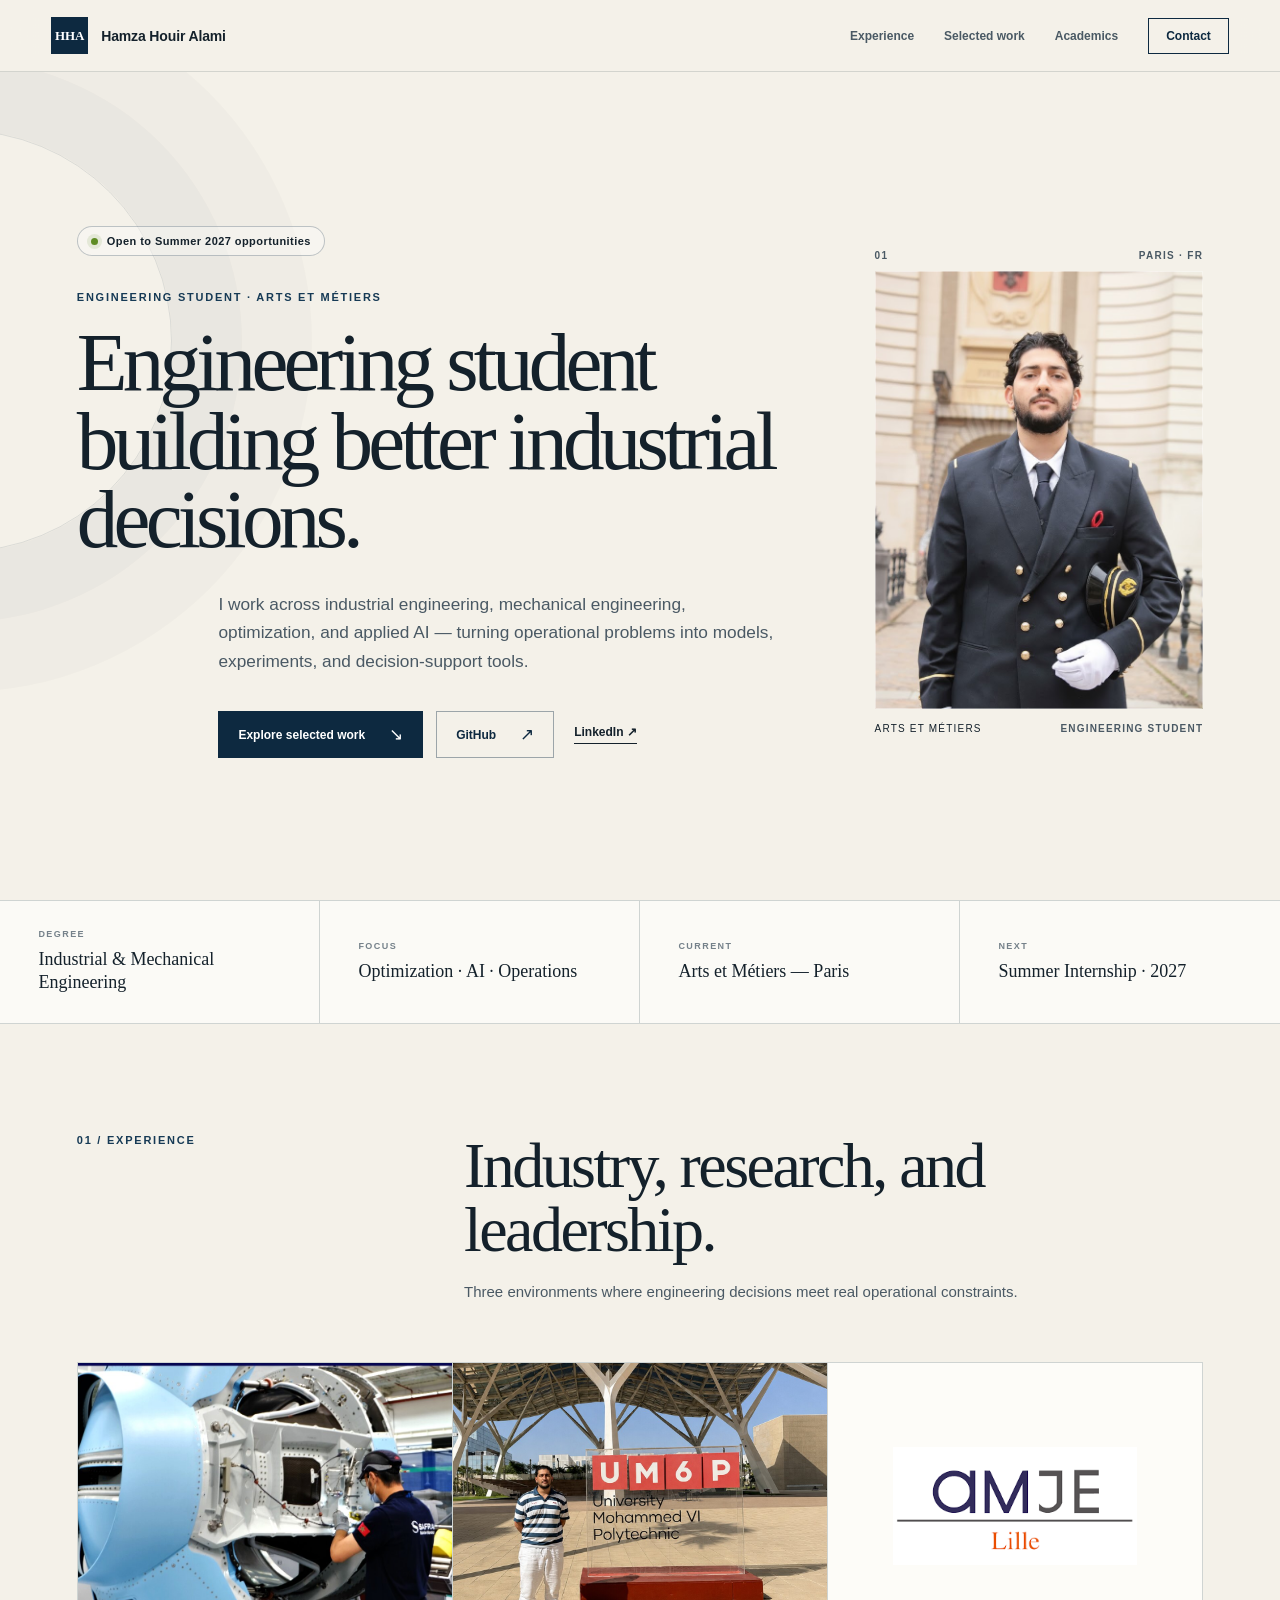
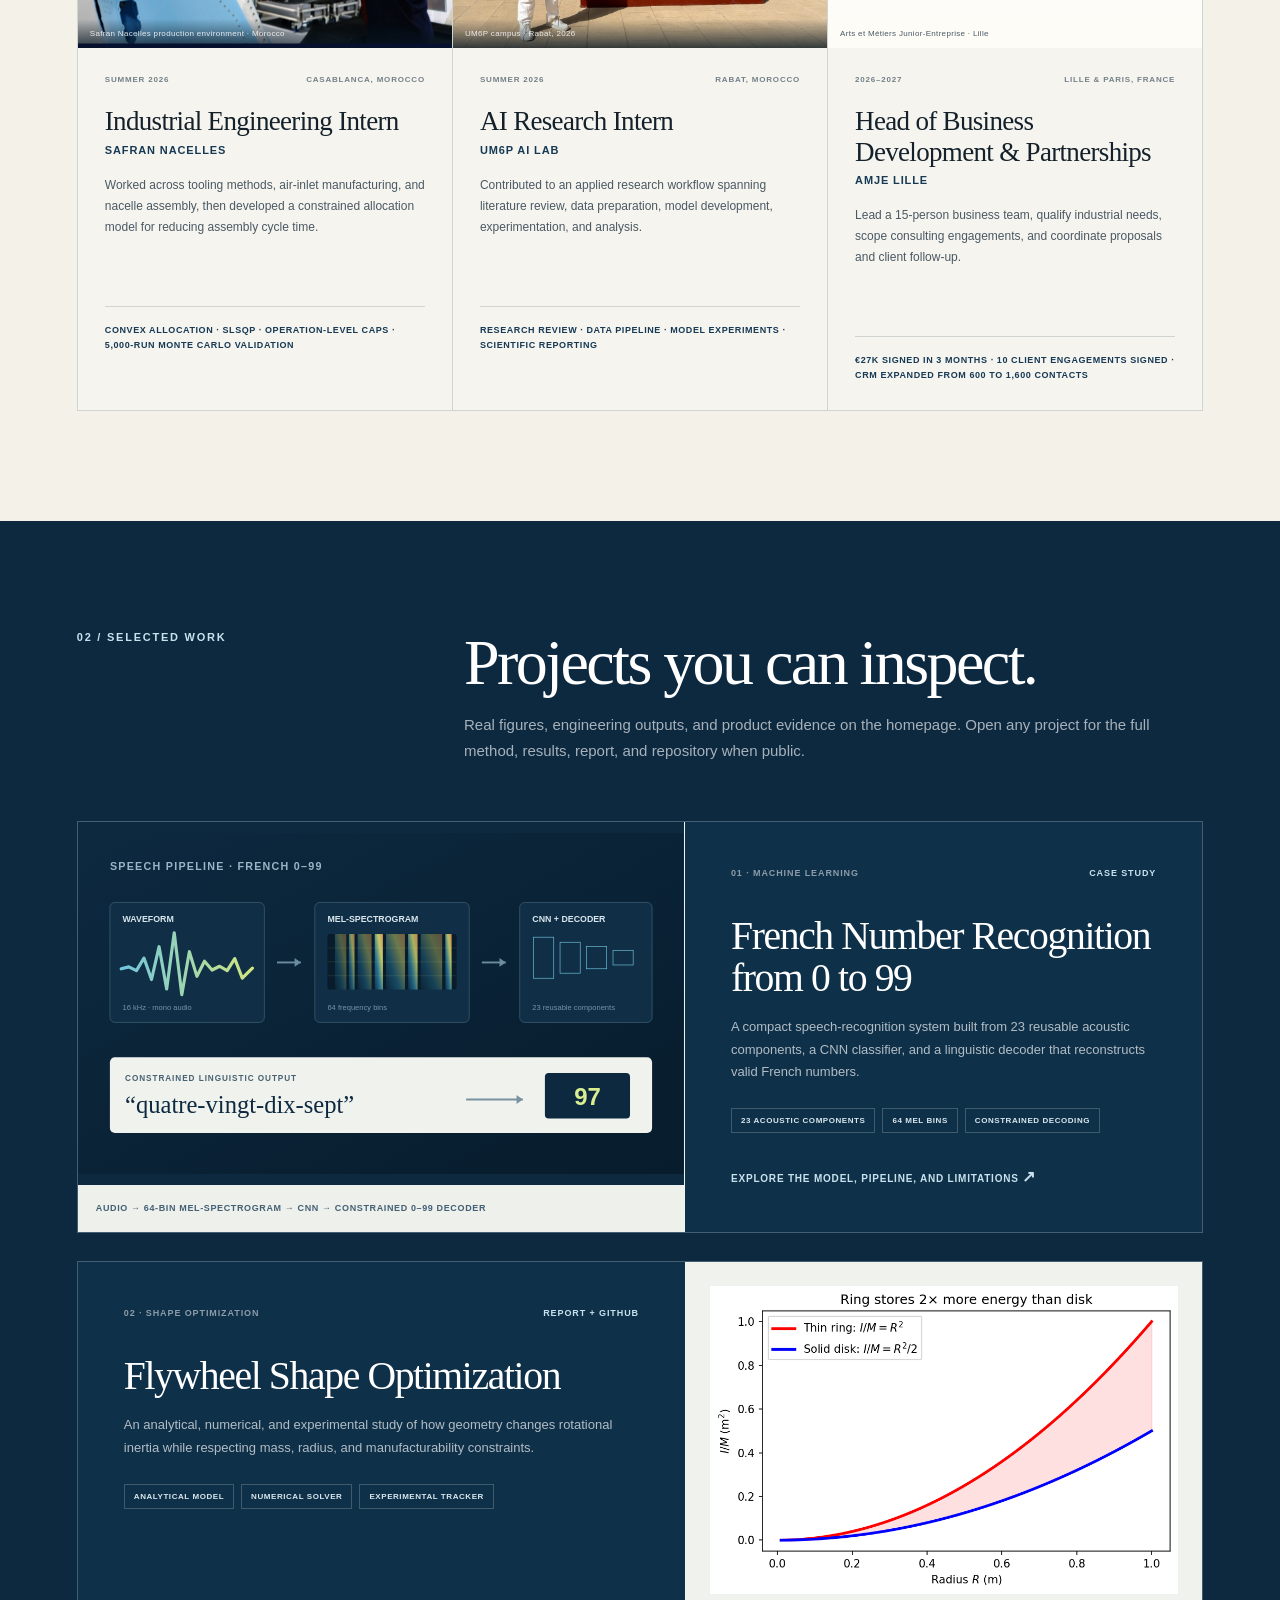
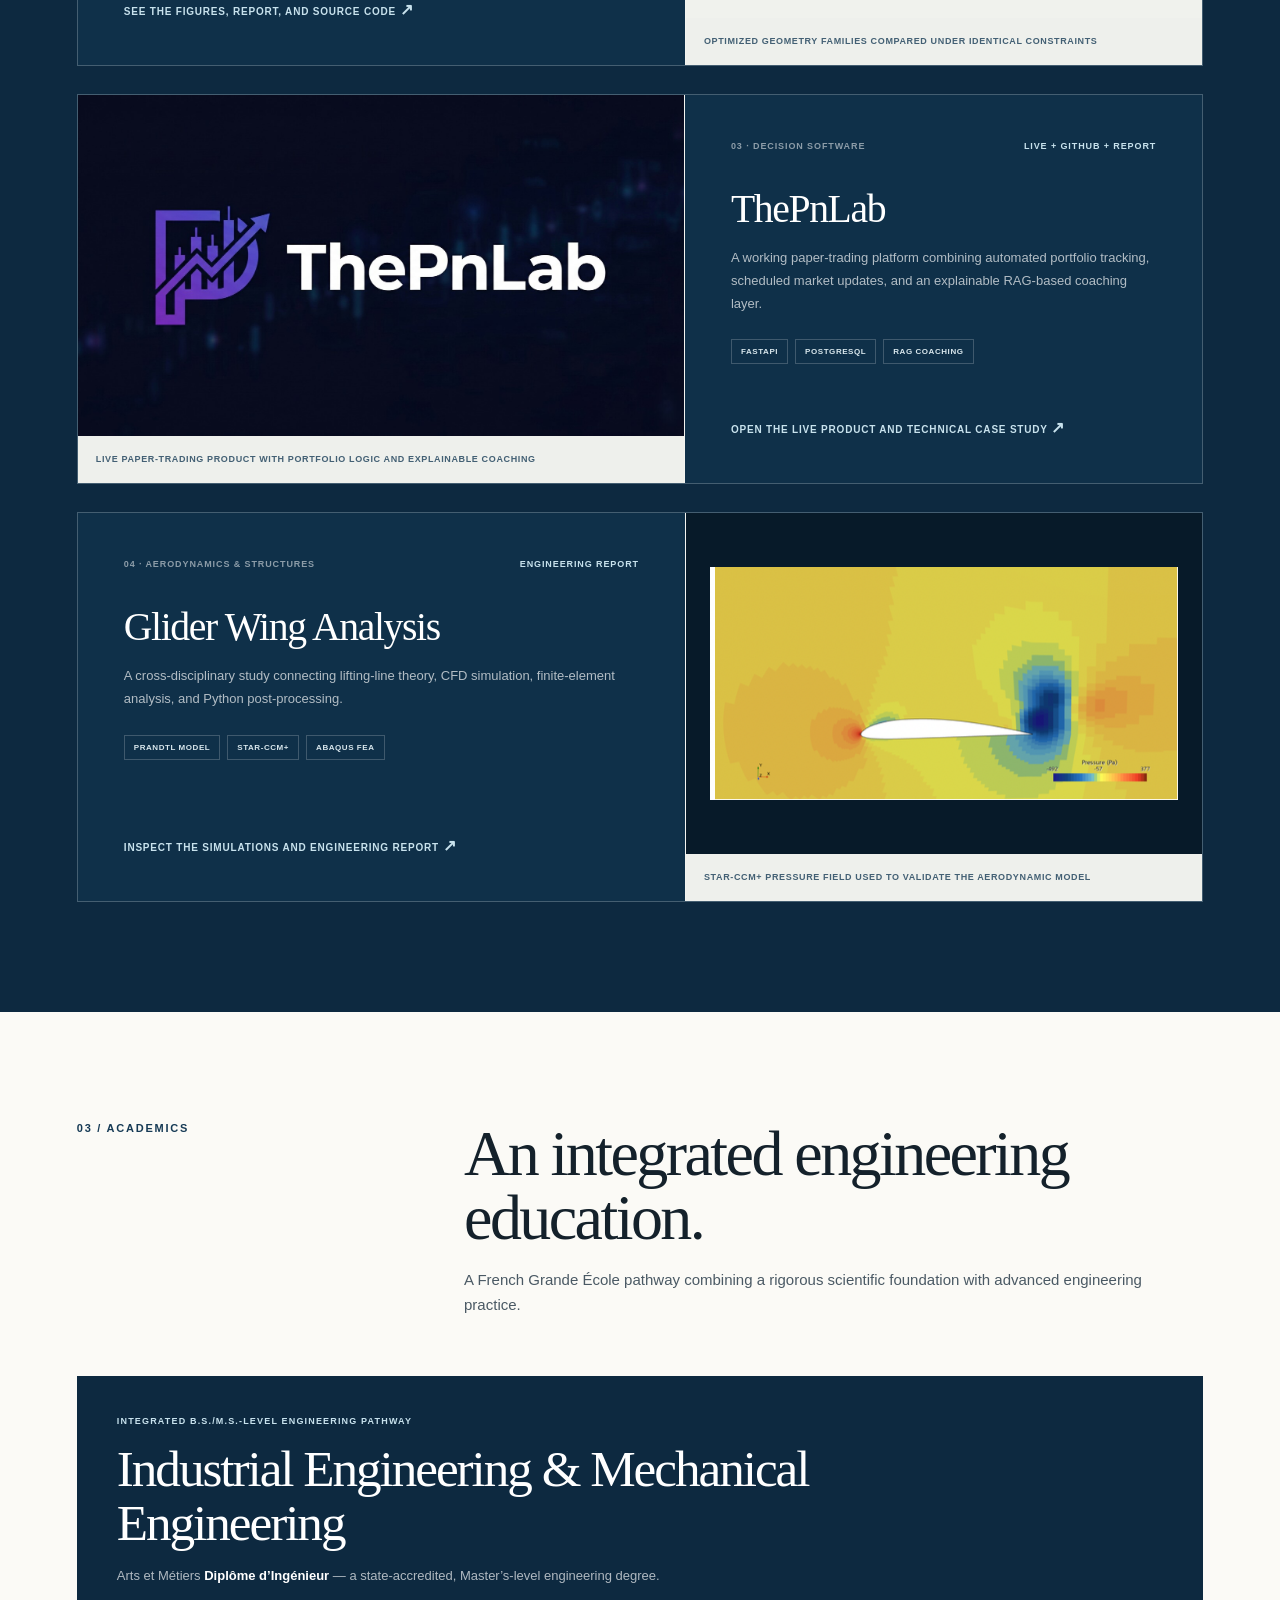
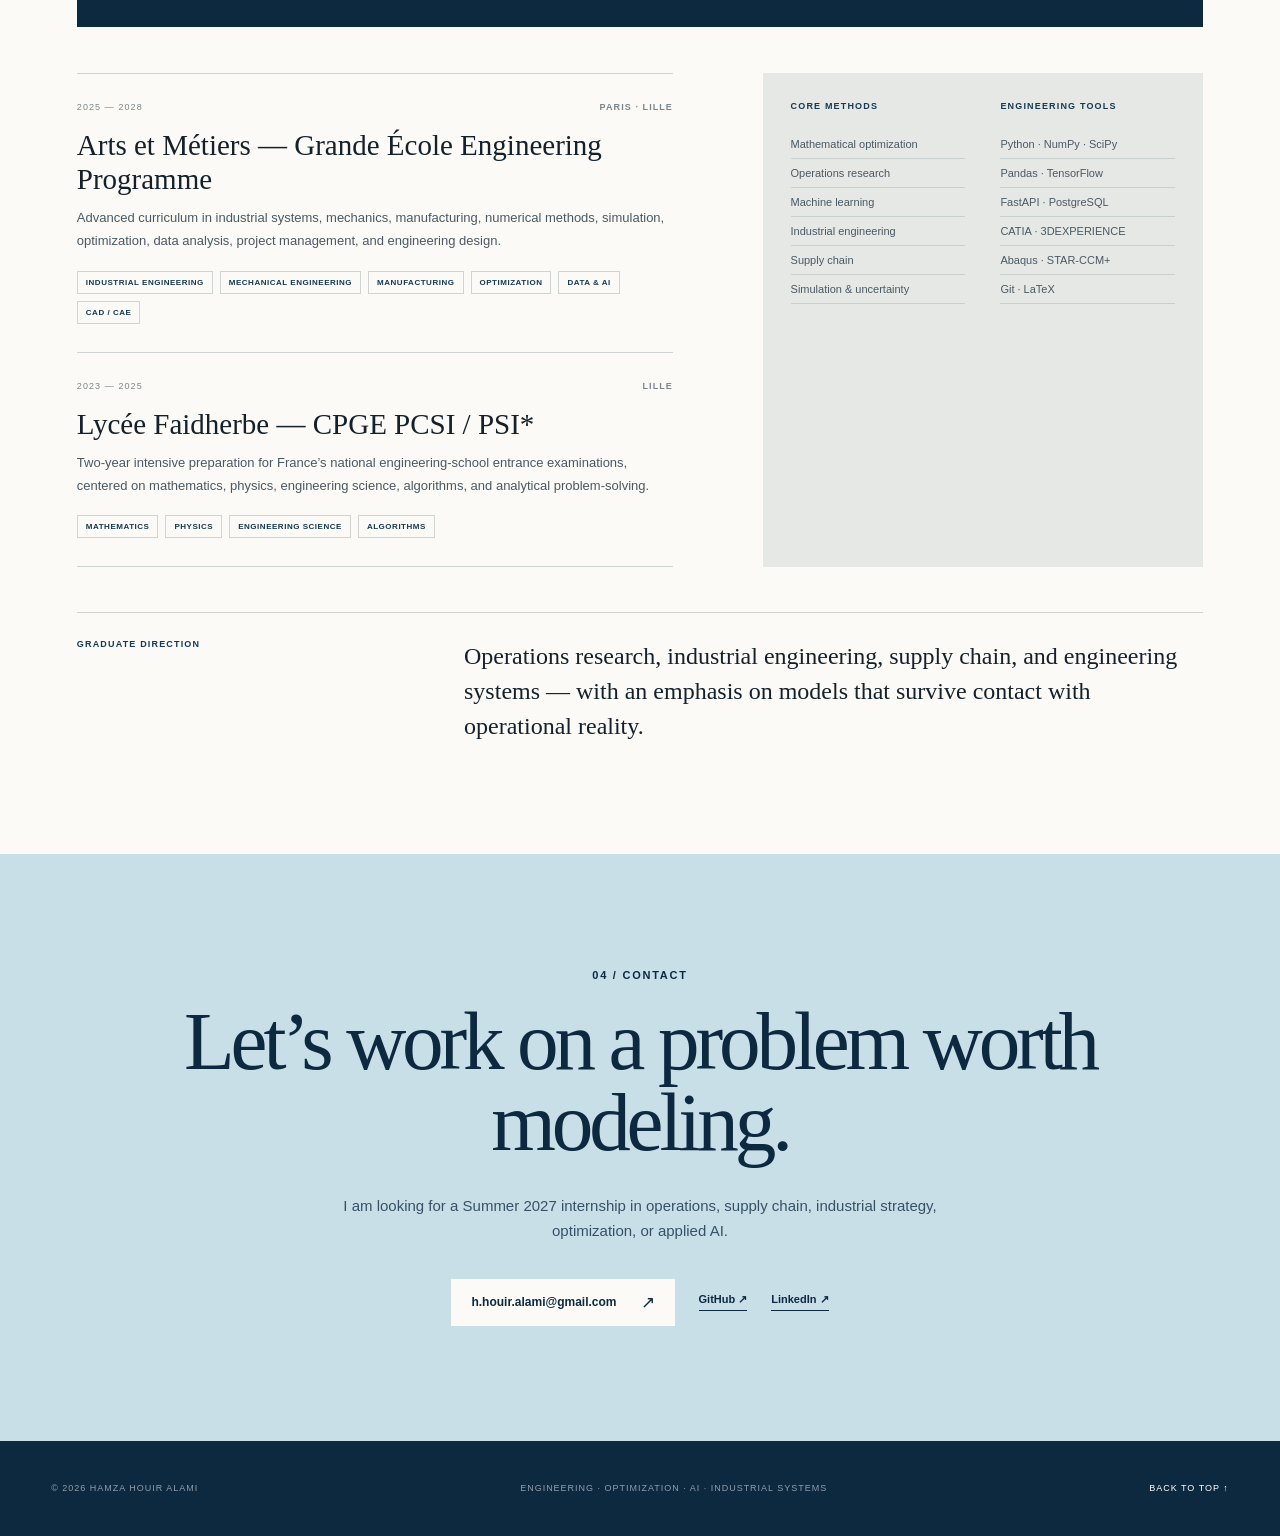
==== commit 6b84f488: "Redesign selected work with meaningful visuals" ====
--- a/index.html
+++ b/index.html
@@ -70,13 +70,13 @@
       <div class="experience-cards">
         <article class="experience-card">
           <figure class="experience-media">
-            <img src="assets/experience-safran.jpg" alt="Close-up of an aircraft engine nacelle" loading="lazy">
-            <figcaption>Representative nacelle context · <a href="https://commons.wikimedia.org/wiki/File:Close-up_view_of_nacelle_of_TP400.jpg" target="_blank" rel="noreferrer">O. Cleynen, CC BY-SA 3.0 ↗</a></figcaption>
+            <img src="assets/experience-safran.jpg" alt="Safran Nacelles technician working on an aircraft nacelle" loading="lazy">
+            <figcaption>Safran Nacelles production environment · Morocco</figcaption>
           </figure>
           <div class="experience-card-copy">
             <div class="experience-meta"><span>Summer 2026</span><span>Casablanca, Morocco</span></div>
             <h3>Industrial Engineering Intern</h3><p class="experience-org">Safran Nacelles</p>
-            <p>Worked across tooling methods, air-inlet manufacturing, and nacelle assembly, then developed a constrained allocation model for reducing industrial routing time.</p>
+            <p>Worked across tooling methods, air-inlet manufacturing, and nacelle assembly, then developed a constrained allocation model for reducing assembly cycle time.</p>
             <strong>Convex allocation · SLSQP · operation-level caps · 5,000-run Monte Carlo validation</strong>
           </div>
         </article>
@@ -111,30 +111,41 @@
 
     <section class="section work-section" id="work">
       <div class="section-heading light">
-        <p>02 / Selected work</p><h2>Selected projects, with the evidence behind them.</h2><span>The homepage gives the short version. Open a case study for the problem, method, validation, graphs, limitations, report, and repository when public.</span>
+        <p>02 / Selected work</p><h2>Projects you can inspect.</h2><span>Real figures, engineering outputs, and product evidence on the homepage. Open any project for the full method, results, report, and repository when public.</span>
       </div>
-      <div class="project-previews">
-        <a class="project-preview" href="projects/assembly-routing.html">
-          <div class="project-preview-visual allocation-mini" aria-hidden="true"><i style="width:78%"></i><i style="width:55%"></i><i style="width:91%"></i><i style="width:63%"></i></div>
-          <div class="project-preview-copy"><div><span>01 · Industrial optimization</span><b>Case study</b></div><h3>Assembly Routing Time-Reduction Allocation</h3><p>A constrained model for allocating an improvement target across heterogeneous assembly operations.</p><strong>Open project details <em>↗</em></strong></div>
+      <div class="project-showcase">
+        <a class="project-feature" href="projects/speech-recognition.html">
+          <figure class="project-feature-media project-feature-graphic">
+            <img src="assets/cnn-mel-pipeline.svg" alt="Audio waveform transformed into a mel-spectrogram and decoded by a CNN" loading="lazy">
+            <figcaption>Audio → 64-bin mel-spectrogram → CNN → constrained 0–99 decoder</figcaption>
+          </figure>
+          <div class="project-feature-copy"><div class="project-feature-meta"><span>01 · Machine learning</span><b>Case study</b></div><h3>French Number Recognition from 0 to 99</h3><p>A compact speech-recognition system built from 23 reusable acoustic components, a CNN classifier, and a linguistic decoder that reconstructs valid French numbers.</p><ul><li>23 acoustic components</li><li>64 mel bins</li><li>Constrained decoding</li></ul><strong>Explore the model, pipeline, and limitations <em>↗</em></strong></div>
         </a>
-        <a class="project-preview" href="projects/speech-recognition.html">
-          <div class="project-preview-visual speech-mini" aria-hidden="true"><span>audio</span><i>→</i><span>mel</span><i>→</i><span>CNN</span><i>→</i><span>0–99</span></div>
-          <div class="project-preview-copy"><div><span>02 · Machine learning</span><b>Case study</b></div><h3>French Number Recognition from 0 to 99</h3><p>A CNN-based audio system combining acoustic components with constrained linguistic decoding.</p><strong>Open project details <em>↗</em></strong></div>
+
+        <a class="project-feature project-feature-reverse" href="projects/flywheel.html">
+          <figure class="project-feature-media project-feature-graphic">
+            <img src="assets/flywheel-shapes.png" alt="Comparison of optimized flywheel geometries" loading="lazy">
+            <figcaption>Optimized geometry families compared under identical constraints</figcaption>
+          </figure>
+          <div class="project-feature-copy"><div class="project-feature-meta"><span>02 · Shape optimization</span><b>Report + GitHub</b></div><h3>Flywheel Shape Optimization</h3><p>An analytical, numerical, and experimental study of how geometry changes rotational inertia while respecting mass, radius, and manufacturability constraints.</p><ul><li>Analytical model</li><li>Numerical solver</li><li>Experimental tracker</li></ul><strong>See the figures, report, and source code <em>↗</em></strong></div>
         </a>
-        <a class="project-preview" href="projects/flywheel.html">
-          <div class="project-preview-visual"><img src="fig_convergence.png" alt="Flywheel numerical convergence comparison" loading="lazy"></div>
-          <div class="project-preview-copy"><div><span>03 · Shape optimization</span><b>Report + GitHub</b></div><h3>Flywheel Shape Optimization</h3><p>Analytical, numerical, and experimental study of inertia-maximizing geometries under constraints.</p><strong>Open project details <em>↗</em></strong></div>
+
+        <a class="project-feature" href="projects/thepnlab.html">
+          <figure class="project-feature-media project-feature-photo">
+            <img src="assets/thepnlab-cover.jpg" alt="ThePnLab paper-trading product interface" loading="lazy">
+            <figcaption>Live paper-trading product with portfolio logic and explainable coaching</figcaption>
+          </figure>
+          <div class="project-feature-copy"><div class="project-feature-meta"><span>03 · Decision software</span><b>Live + GitHub + report</b></div><h3>ThePnLab</h3><p>A working paper-trading platform combining automated portfolio tracking, scheduled market updates, and an explainable RAG-based coaching layer.</p><ul><li>FastAPI</li><li>PostgreSQL</li><li>RAG coaching</li></ul><strong>Open the live product and technical case study <em>↗</em></strong></div>
         </a>
-        <a class="project-preview" href="projects/thepnlab.html">
-          <div class="project-preview-visual"><img src="assets/thepnlab-cover.jpg" alt="ThePnLab product identity" loading="lazy"></div>
-          <div class="project-preview-copy"><div><span>04 · Decision software</span><b>Live + GitHub + report</b></div><h3>ThePnLab</h3><p>A paper-trading platform combining portfolio logic, automation, and explainable coaching.</p><strong>Open project details <em>↗</em></strong></div>
+
+        <a class="project-feature project-feature-reverse" href="projects/glider.html">
+          <figure class="project-feature-media project-feature-graphic project-feature-dark">
+            <img src="assets/glider-cfd.png" alt="STAR-CCM+ pressure distribution around a glider wing" loading="lazy">
+            <figcaption>STAR-CCM+ pressure field used to validate the aerodynamic model</figcaption>
+          </figure>
+          <div class="project-feature-copy"><div class="project-feature-meta"><span>04 · Aerodynamics &amp; structures</span><b>Engineering report</b></div><h3>Glider Wing Analysis</h3><p>A cross-disciplinary study connecting lifting-line theory, CFD simulation, finite-element analysis, and Python post-processing.</p><ul><li>Prandtl model</li><li>STAR-CCM+</li><li>Abaqus FEA</li></ul><strong>Inspect the simulations and engineering report <em>↗</em></strong></div>
         </a>
       </div>
-      <a class="secondary-work" href="projects/glider.html">
-        <div><span>Additional engineering study</span><h3>Glider wing — aerodynamic and structural analysis</h3><p>Prandtl lifting-line sizing, STAR-CCM+ CFD, Abaqus FEA, and Python post-processing.</p><strong>Open project details ↗</strong></div>
-        <img src="aile%20de%20planeur%20photo%20principal.jpg" alt="Glider used as context for an aerodynamic study" loading="lazy">
-      </a>
     </section>
 
     <section class="section academics-section" id="academics">
--- a/styles.css
+++ b/styles.css
@@ -90,29 +90,25 @@
 .work-section { background: var(--navy); color: white; }
 .section-heading.light > p { color: var(--blue-light); }
 .section-heading.light > span { color: rgba(255,255,255,.64); }
-.project-previews { max-width: 1180px; margin: 0 auto; display: grid; grid-template-columns: 1fr 1fr; border-top: 1px solid rgba(255,255,255,.19); border-left: 1px solid rgba(255,255,255,.19); }
-.project-preview { min-width: 0; display: grid; grid-template-columns: .78fr 1.22fr; min-height: 305px; border-right: 1px solid rgba(255,255,255,.19); border-bottom: 1px solid rgba(255,255,255,.19); transition: background .2s ease; }
-.project-preview:hover { background: rgba(255,255,255,.045); }
-.project-preview-visual { min-width: 0; min-height: 100%; background: #102f47; overflow: hidden; border-right: 1px solid rgba(255,255,255,.13); }
-.project-preview-visual img { width: 100%; height: 100%; object-fit: cover; }
-.project-preview-copy { padding: 27px; display: flex; flex-direction: column; }
-.project-preview-copy > div { display: flex; justify-content: space-between; gap: 15px; color: rgba(255,255,255,.5); font-size: 8px; text-transform: uppercase; font-weight: 800; letter-spacing: .09em; }
-.project-preview-copy > div b { color: var(--blue-light); font-weight: 800; }
-.project-preview h3 { margin: 27px 0 15px; font: 400 29px/1.08 var(--serif); letter-spacing: -.03em; }
-.project-preview p { margin: 0 0 25px; color: rgba(255,255,255,.64); font-size: 12px; line-height: 1.7; }
-.project-preview-copy > strong { margin-top: auto; color: var(--blue-light); font-size: 10px; text-transform: uppercase; letter-spacing: .08em; }
-.project-preview-copy > strong em { font-style: normal; font-size: 15px; }
-.allocation-mini { padding: 55px 24px; display: flex; flex-direction: column; justify-content: center; gap: 18px; }
-.allocation-mini i { display: block; height: 9px; background: linear-gradient(90deg,var(--blue),var(--lime)); }
-.speech-mini { padding: 25px; display: flex; flex-wrap: wrap; align-content: center; justify-content: center; gap: 10px; }
-.speech-mini span { padding: 9px 10px; border: 1px solid rgba(255,255,255,.22); color: var(--blue-light); font-size: 8px; text-transform: uppercase; letter-spacing: .08em; }
-.speech-mini i { align-self: center; color: rgba(255,255,255,.4); font-style: normal; }
-.secondary-work { max-width: 1180px; margin: 55px auto 0; padding-top: 28px; display: grid; grid-template-columns: 1fr 320px; gap: 50px; align-items: center; border-top: 1px solid rgba(255,255,255,.2); }
-.secondary-work span { color: var(--blue-light); font-size: 9px; text-transform: uppercase; letter-spacing: .12em; }
-.secondary-work h3 { max-width: 650px; margin: 12px 0 13px; font: 400 30px var(--serif); }
-.secondary-work p { margin: 0 0 16px; color: rgba(255,255,255,.58); font-size: 12px; line-height: 1.6; }
-.secondary-work strong { color: var(--blue-light); font-size: 9px; text-transform: uppercase; letter-spacing: .08em; }
-.secondary-work img { width: 100%; height: 145px; object-fit: cover; filter: saturate(.65) contrast(1.05); }
+.project-showcase { max-width: 1180px; margin: 0 auto; display: grid; gap: 28px; }
+.project-feature { min-width: 0; min-height: 390px; display: grid; grid-template-columns: 1.08fr .92fr; overflow: hidden; border: 1px solid rgba(255,255,255,.22); background: #0f3049; transition: transform .22s ease, border-color .22s ease, background .22s ease; }
+.project-feature:hover { transform: translateY(-4px); border-color: rgba(207,231,127,.65); background: #123650; }
+.project-feature-reverse .project-feature-media { order: 2; border-right: 0; border-left: 1px solid rgba(255,255,255,.16); }
+.project-feature-media { position: relative; min-width: 0; margin: 0; display: grid; grid-template-rows: 1fr auto; overflow: hidden; border-right: 1px solid rgba(255,255,255,.16); background: #f0f2ed; }
+.project-feature-media img { width: 100%; height: 100%; min-height: 320px; object-fit: cover; }
+.project-feature-graphic img { padding: 24px; object-fit: contain; background: #f0f2ed; }
+.project-feature:first-child .project-feature-graphic img { padding: 0; background: #0d2940; }
+.project-feature-dark img { background: #071a29; }
+.project-feature-media figcaption { min-height: 47px; padding: 13px 18px; display: flex; align-items: center; color: #436074; background: #eef0ec; font-size: 9px; font-weight: 800; line-height: 1.4; letter-spacing: .07em; text-transform: uppercase; }
+.project-feature-copy { min-width: 0; padding: 46px; display: flex; flex-direction: column; }
+.project-feature-meta { display: flex; justify-content: space-between; gap: 20px; color: rgba(255,255,255,.52); font-size: 9px; font-weight: 800; letter-spacing: .1em; text-transform: uppercase; }
+.project-feature-meta b { color: var(--blue-light); font-weight: 800; }
+.project-feature h3 { max-width: 520px; margin: 38px 0 17px; font: 400 clamp(34px,3.1vw,47px)/1.04 var(--serif); letter-spacing: -.035em; }
+.project-feature p { max-width: 560px; margin: 0; color: rgba(255,255,255,.68); font-size: 13px; line-height: 1.75; }
+.project-feature ul { display: flex; flex-wrap: wrap; gap: 7px; margin: 24px 0 34px; padding: 0; list-style: none; }
+.project-feature li { padding: 7px 9px; border: 1px solid rgba(255,255,255,.2); color: #d9e7ed; font-size: 8px; font-weight: 800; letter-spacing: .07em; text-transform: uppercase; }
+.project-feature-copy > strong { margin-top: auto; color: var(--blue-light); font-size: 10px; letter-spacing: .08em; text-transform: uppercase; }
+.project-feature-copy > strong em { font-style: normal; font-size: 16px; }
 
 .academics-section { background: var(--paper-light); }
 .degree-banner { max-width: 1180px; margin: 0 auto 46px; padding: 40px; background: var(--navy); color: white; }
@@ -152,8 +148,9 @@
   .experience-cards { grid-template-columns: 1fr 1fr; }
   .experience-card:last-child { grid-column: span 2; display: grid; grid-template-columns: 1fr 1fr; }
   .experience-card:last-child .experience-media { height: auto; min-height: 320px; }
-  .project-preview { grid-template-columns: 1fr; }
-  .project-preview-visual { min-height: 190px; border-right: 0; border-bottom: 1px solid rgba(255,255,255,.13); }
+  .project-feature { grid-template-columns: 1fr 1fr; }
+  .project-feature-copy { padding: 36px; }
+  .project-feature-media img { min-height: 300px; }
 }
 
 @media (max-width: 820px) {
@@ -184,11 +181,14 @@
   .experience-card:last-child { grid-column: auto; display: block; }
   .experience-media, .experience-card:last-child .experience-media { height: 260px; min-height: 0; }
   .experience-card-copy > p:not(.experience-org) { min-height: auto; }
-  .project-previews { grid-template-columns: 1fr; border-left: 0; }
-  .project-preview { border-left: 1px solid rgba(255,255,255,.19); }
-  .project-preview-visual { min-height: 220px; }
-  .secondary-work { grid-template-columns: 1fr; gap: 25px; }
-  .secondary-work img { height: 180px; }
+  .project-showcase { gap: 20px; }
+  .project-feature, .project-feature-reverse { grid-template-columns: 1fr; }
+  .project-feature-reverse .project-feature-media { order: 0; border-left: 0; }
+  .project-feature-media { border-right: 0; border-bottom: 1px solid rgba(255,255,255,.16); }
+  .project-feature-media img { min-height: 235px; max-height: 320px; }
+  .project-feature-graphic img { padding: 15px; }
+  .project-feature-copy { padding: 29px 25px 32px; }
+  .project-feature h3 { margin-top: 27px; font-size: 38px; }
   .degree-banner { padding: 29px 23px; }
   .skills-panel { padding: 22px; gap: 23px; }
   .graduate-note { display: block; }
@@ -199,5 +199,5 @@
 
 @media (prefers-reduced-motion: reduce) {
   html { scroll-behavior: auto; }
-  .button, .project-preview { transition: none; }
-}
+  .button, .project-feature { transition: none; }
+}
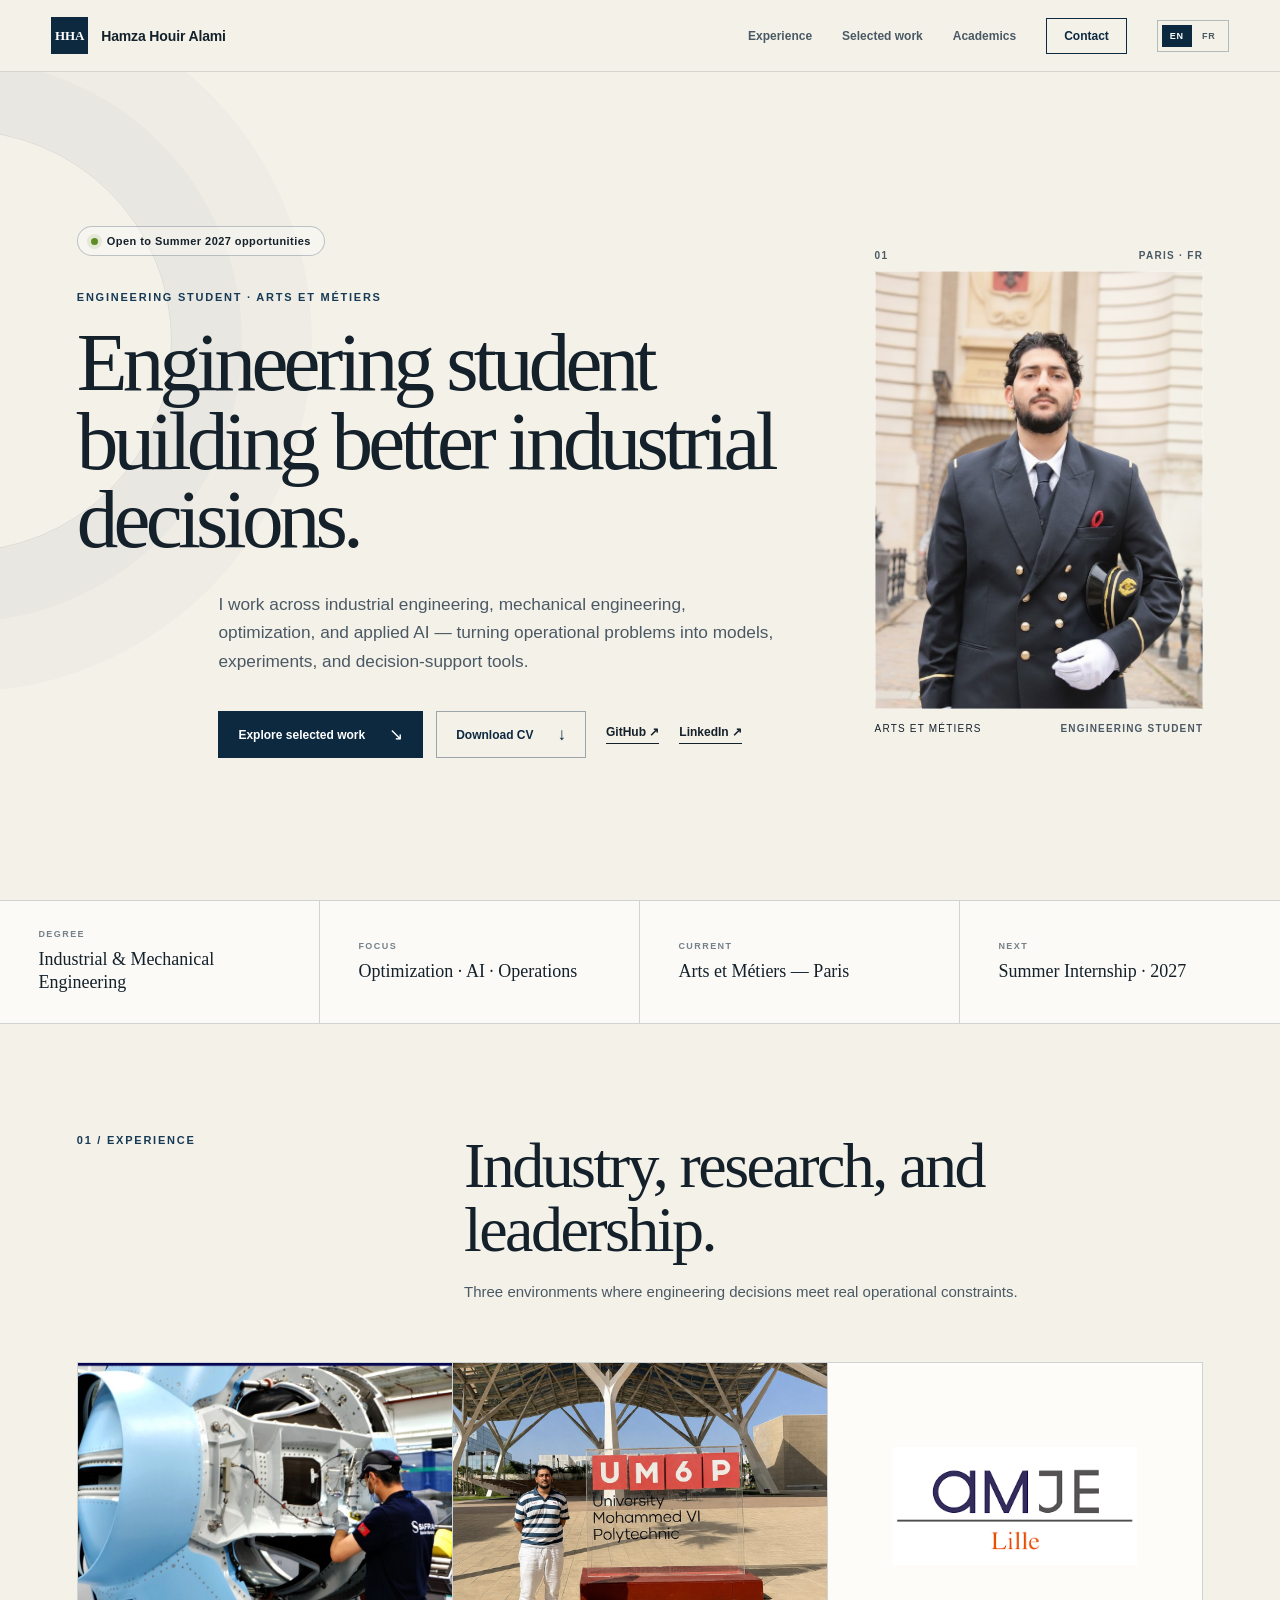
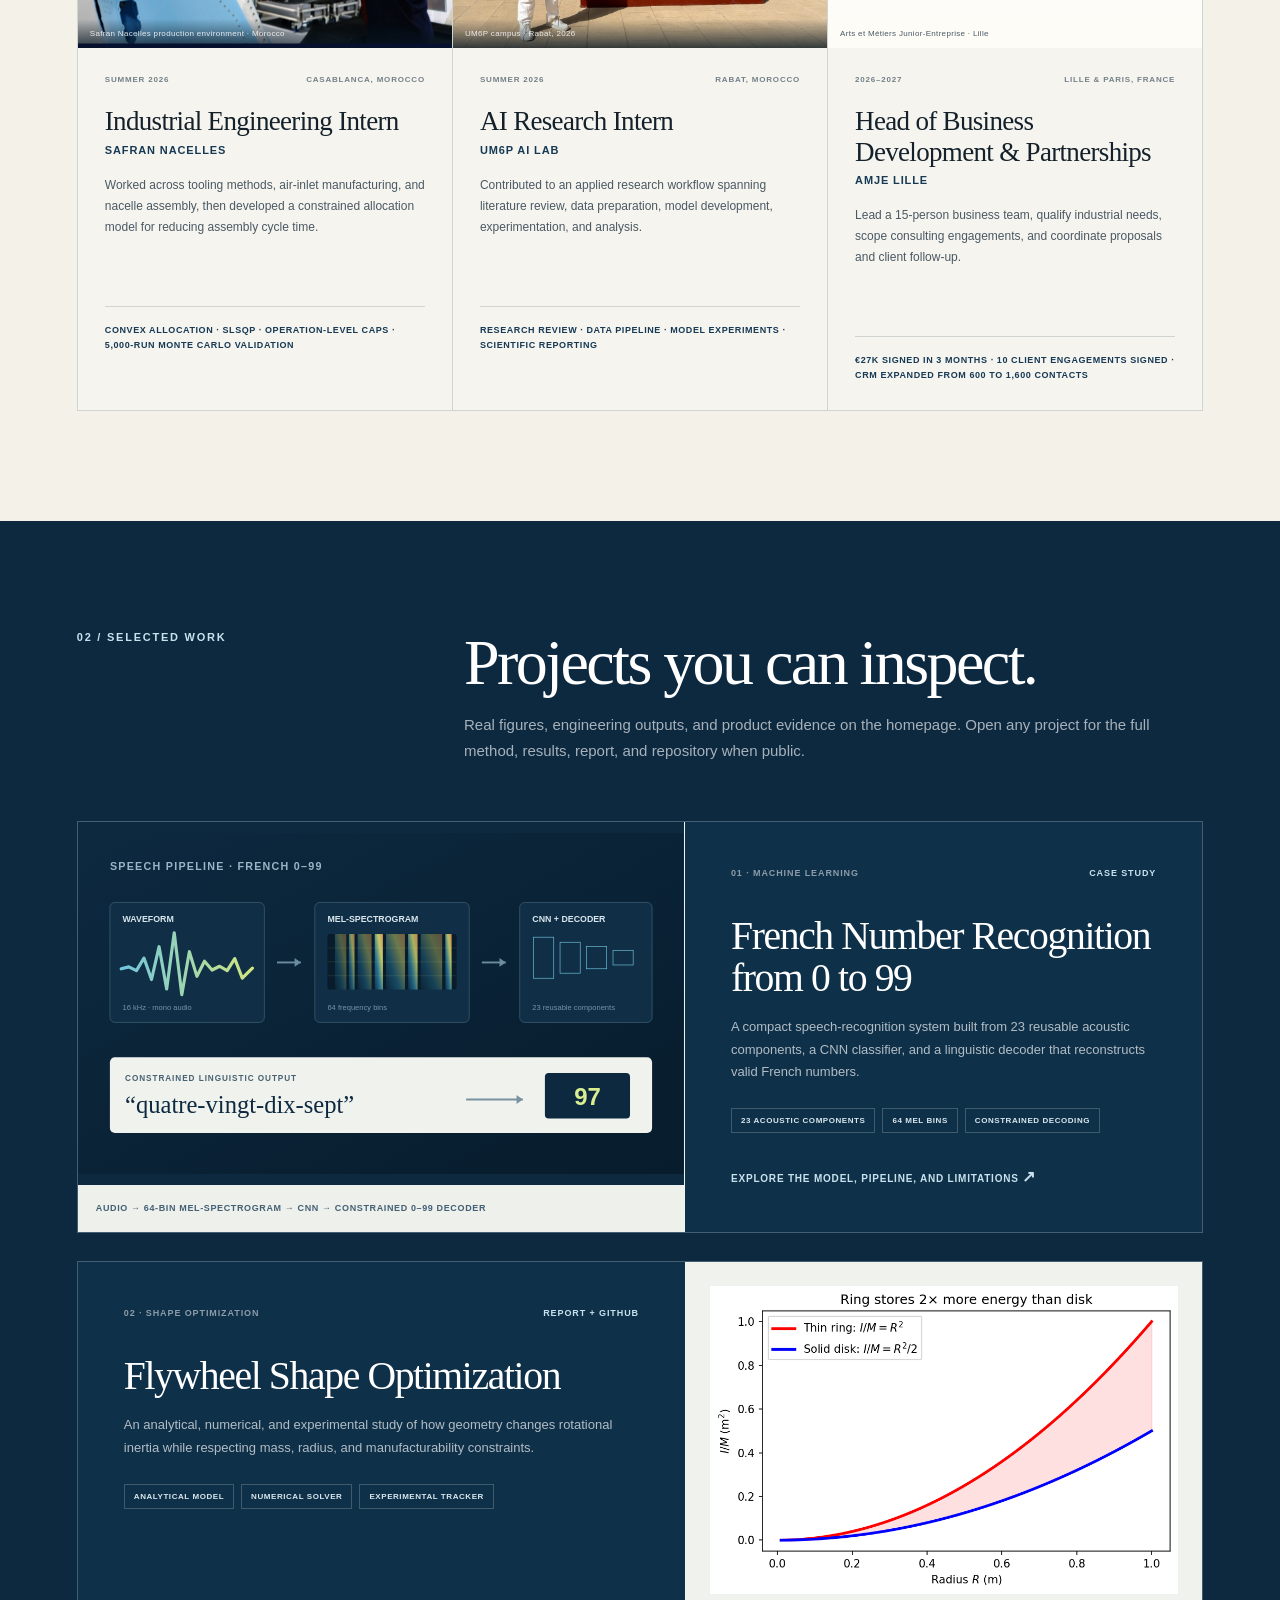
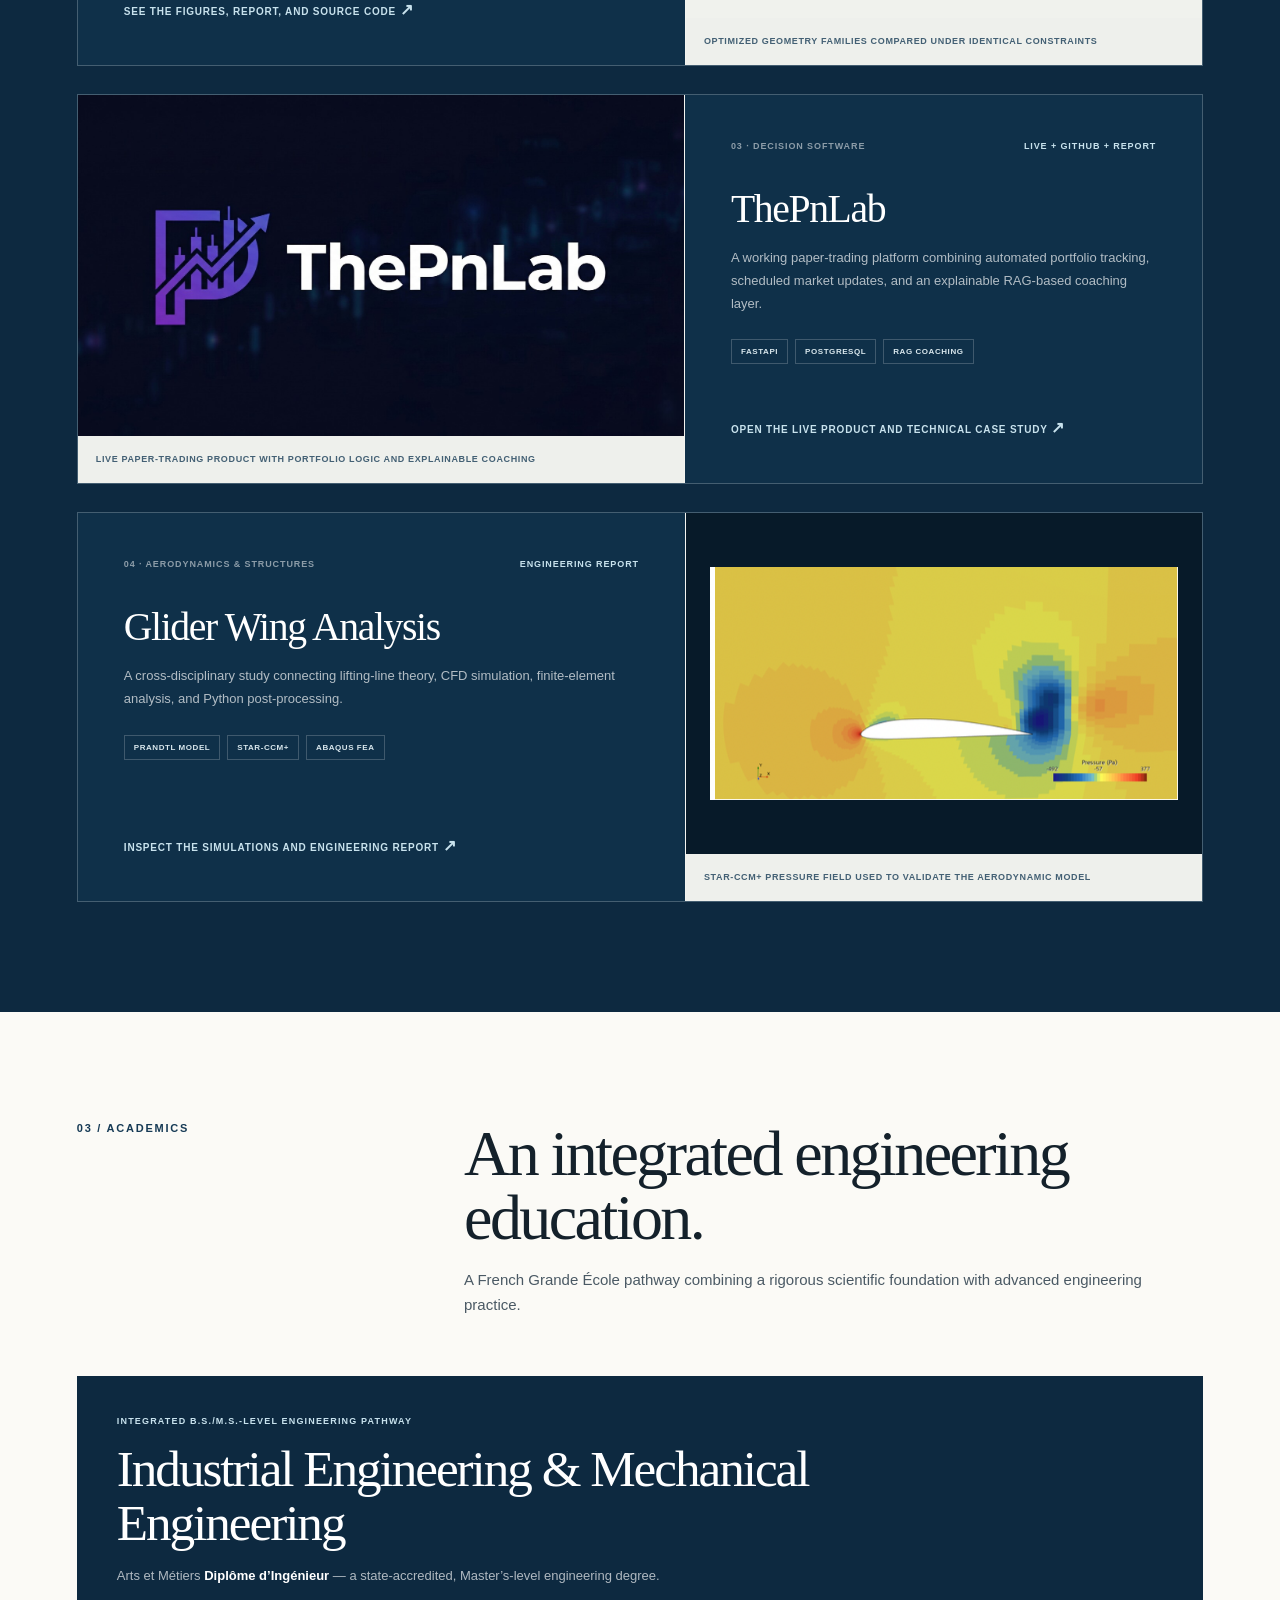
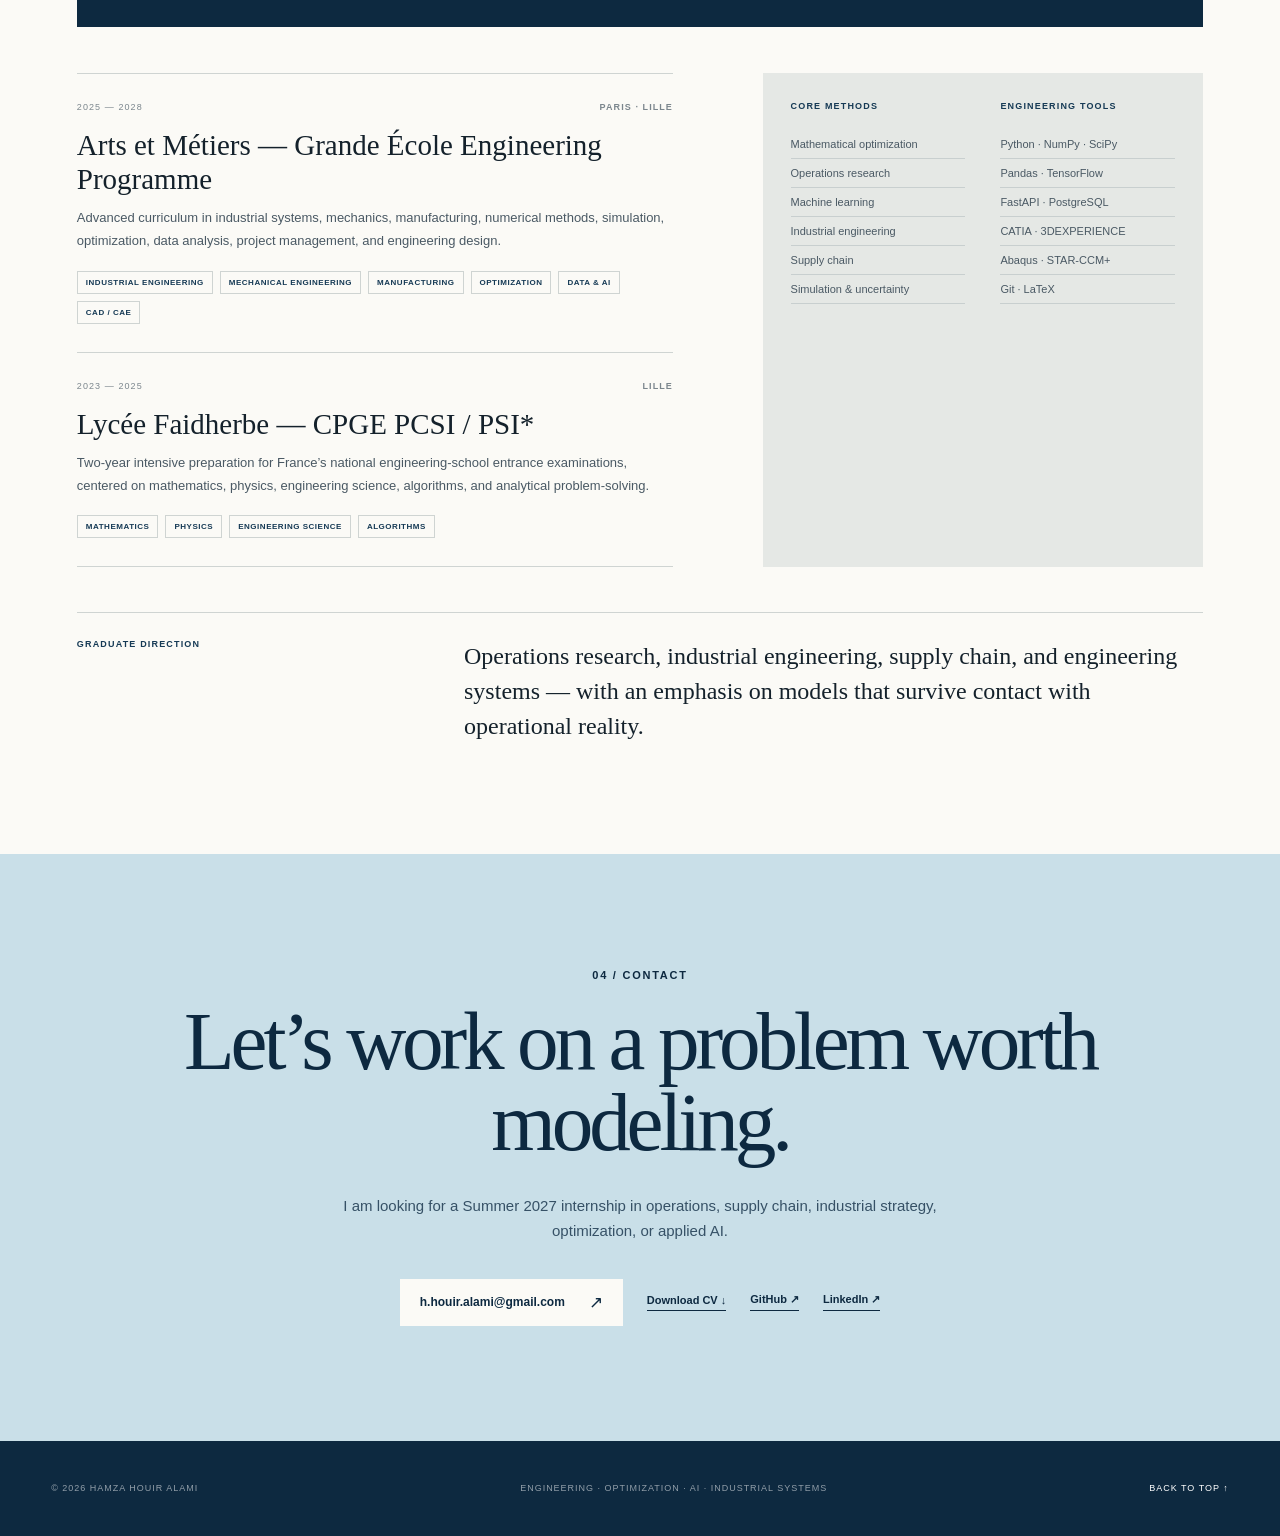
==== commit a4785468: "Add bilingual navigation and downloadable resume" ====
--- a/index.html
+++ b/index.html
@@ -12,7 +12,10 @@
   <meta property="og:url" content="https://hamza-67.github.io/">
   <meta property="og:image" content="hamza.jpg">
   <meta name="twitter:card" content="summary_large_image">
-  <link rel="stylesheet" href="styles.css?v=6">
+  <link rel="alternate" hreflang="en" href="https://hamza-67.github.io/">
+  <link rel="alternate" hreflang="fr" href="https://hamza-67.github.io/fr/">
+  <link rel="alternate" hreflang="x-default" href="https://hamza-67.github.io/">
+  <link rel="stylesheet" href="styles.css?v=7">
   <script type="application/ld+json">
   {
     "@context": "https://schema.org",
@@ -33,6 +36,7 @@
     <a class="brand" href="#top" aria-label="Hamza Houir Alami — home"><span>HHA</span><strong>Hamza Houir Alami</strong></a>
     <nav aria-label="Main navigation">
       <a href="#experience">Experience</a><a href="#work">Selected work</a><a href="#academics">Academics</a><a class="nav-contact" href="mailto:h.houir.alami@gmail.com">Contact</a>
+      <span class="language-switch" aria-label="Language"><a class="active" href="/" lang="en" aria-current="page">EN</a><a href="/fr/" lang="fr">FR</a></span>
     </nav>
   </header>
 
@@ -45,7 +49,8 @@
         <p class="hero-lead">I work across industrial engineering, mechanical engineering, optimization, and applied AI — turning operational problems into models, experiments, and decision-support tools.</p>
         <div class="hero-actions">
           <a class="button button-primary" href="#work">Explore selected work <span>↘</span></a>
-          <a class="button button-secondary" href="https://github.com/Hamza-67" target="_blank" rel="noreferrer">GitHub <span>↗</span></a>
+          <a class="button button-secondary" href="assets/Hamza_Houir_Alami_CV.pdf" download>Download CV <span>↓</span></a>
+          <a class="text-link" href="https://github.com/Hamza-67" target="_blank" rel="noreferrer">GitHub ↗</a>
           <a class="text-link" href="https://fr.linkedin.com/in/hamza-houir-alami-016a88372" target="_blank" rel="noreferrer">LinkedIn ↗</a>
         </div>
       </div>
@@ -176,7 +181,7 @@
 
     <section class="contact-section" id="contact">
       <p>04 / Contact</p><h2>Let’s work on a problem worth modeling.</h2><p class="contact-copy">I am looking for a Summer 2027 internship in operations, supply chain, industrial strategy, optimization, or applied AI.</p>
-      <div class="contact-actions"><a class="button button-light" href="mailto:h.houir.alami@gmail.com">h.houir.alami@gmail.com <span>↗</span></a><a href="https://github.com/Hamza-67" target="_blank" rel="noreferrer">GitHub ↗</a><a href="https://fr.linkedin.com/in/hamza-houir-alami-016a88372" target="_blank" rel="noreferrer">LinkedIn ↗</a></div>
+      <div class="contact-actions"><a class="button button-light" href="mailto:h.houir.alami@gmail.com">h.houir.alami@gmail.com <span>↗</span></a><a href="assets/Hamza_Houir_Alami_CV.pdf" download>Download CV ↓</a><a href="https://github.com/Hamza-67" target="_blank" rel="noreferrer">GitHub ↗</a><a href="https://fr.linkedin.com/in/hamza-houir-alami-016a88372" target="_blank" rel="noreferrer">LinkedIn ↗</a></div>
     </section>
   </main>
 
--- a/styles.css
+++ b/styles.css
@@ -31,6 +31,9 @@
 .site-header nav { display: flex; align-items: center; gap: 30px; }
 .site-header nav a { font-size: 12px; font-weight: 700; color: var(--ink-soft); }
 .site-header nav a:hover { color: var(--navy); }
+.language-switch { padding: 4px; display: inline-flex; align-items: center; gap: 2px; border: 1px solid rgba(13,41,64,.28); }
+.site-header nav .language-switch a { min-width: 30px; padding: 6px 7px; text-align: center; color: var(--ink-soft); font-size: 9px; letter-spacing: .08em; }
+.site-header nav .language-switch a.active { color: white; background: var(--navy); }
 .site-header .nav-contact { padding: 10px 17px; border: 1px solid var(--navy); color: var(--navy); }
 .site-header .nav-contact:hover { color: white; background: var(--navy); }
 
@@ -164,6 +167,8 @@
   .brand strong { display: none; }
   .site-header nav { gap: 16px; }
   .site-header nav a:not(.nav-contact) { display: none; }
+  .site-header nav .language-switch a { display: block; }
+  .site-header nav { gap: 9px; }
   .site-header .nav-contact { padding: 8px 14px; }
   .hero { min-height: auto; padding: 70px 22px 75px; grid-template-columns: 1fr; gap: 52px; }
   .hero h1 { font-size: clamp(48px,15vw,70px); }
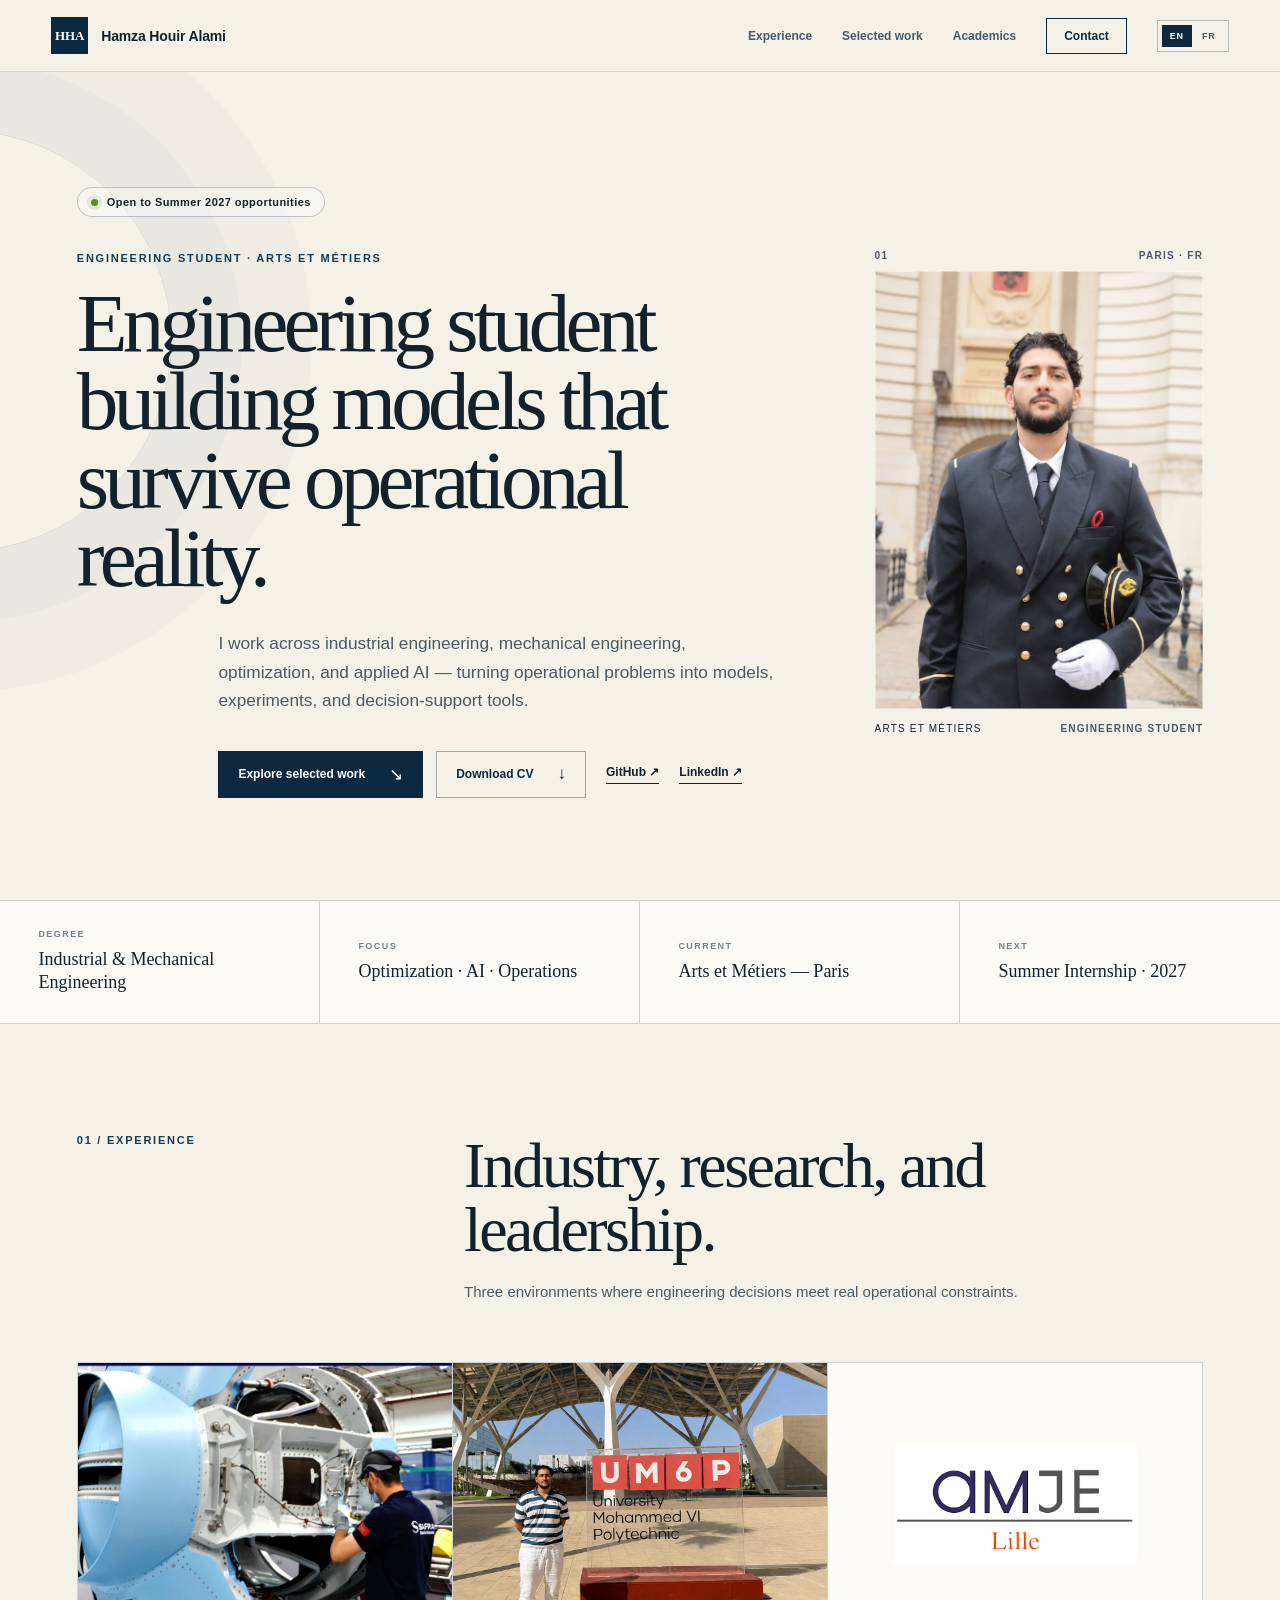
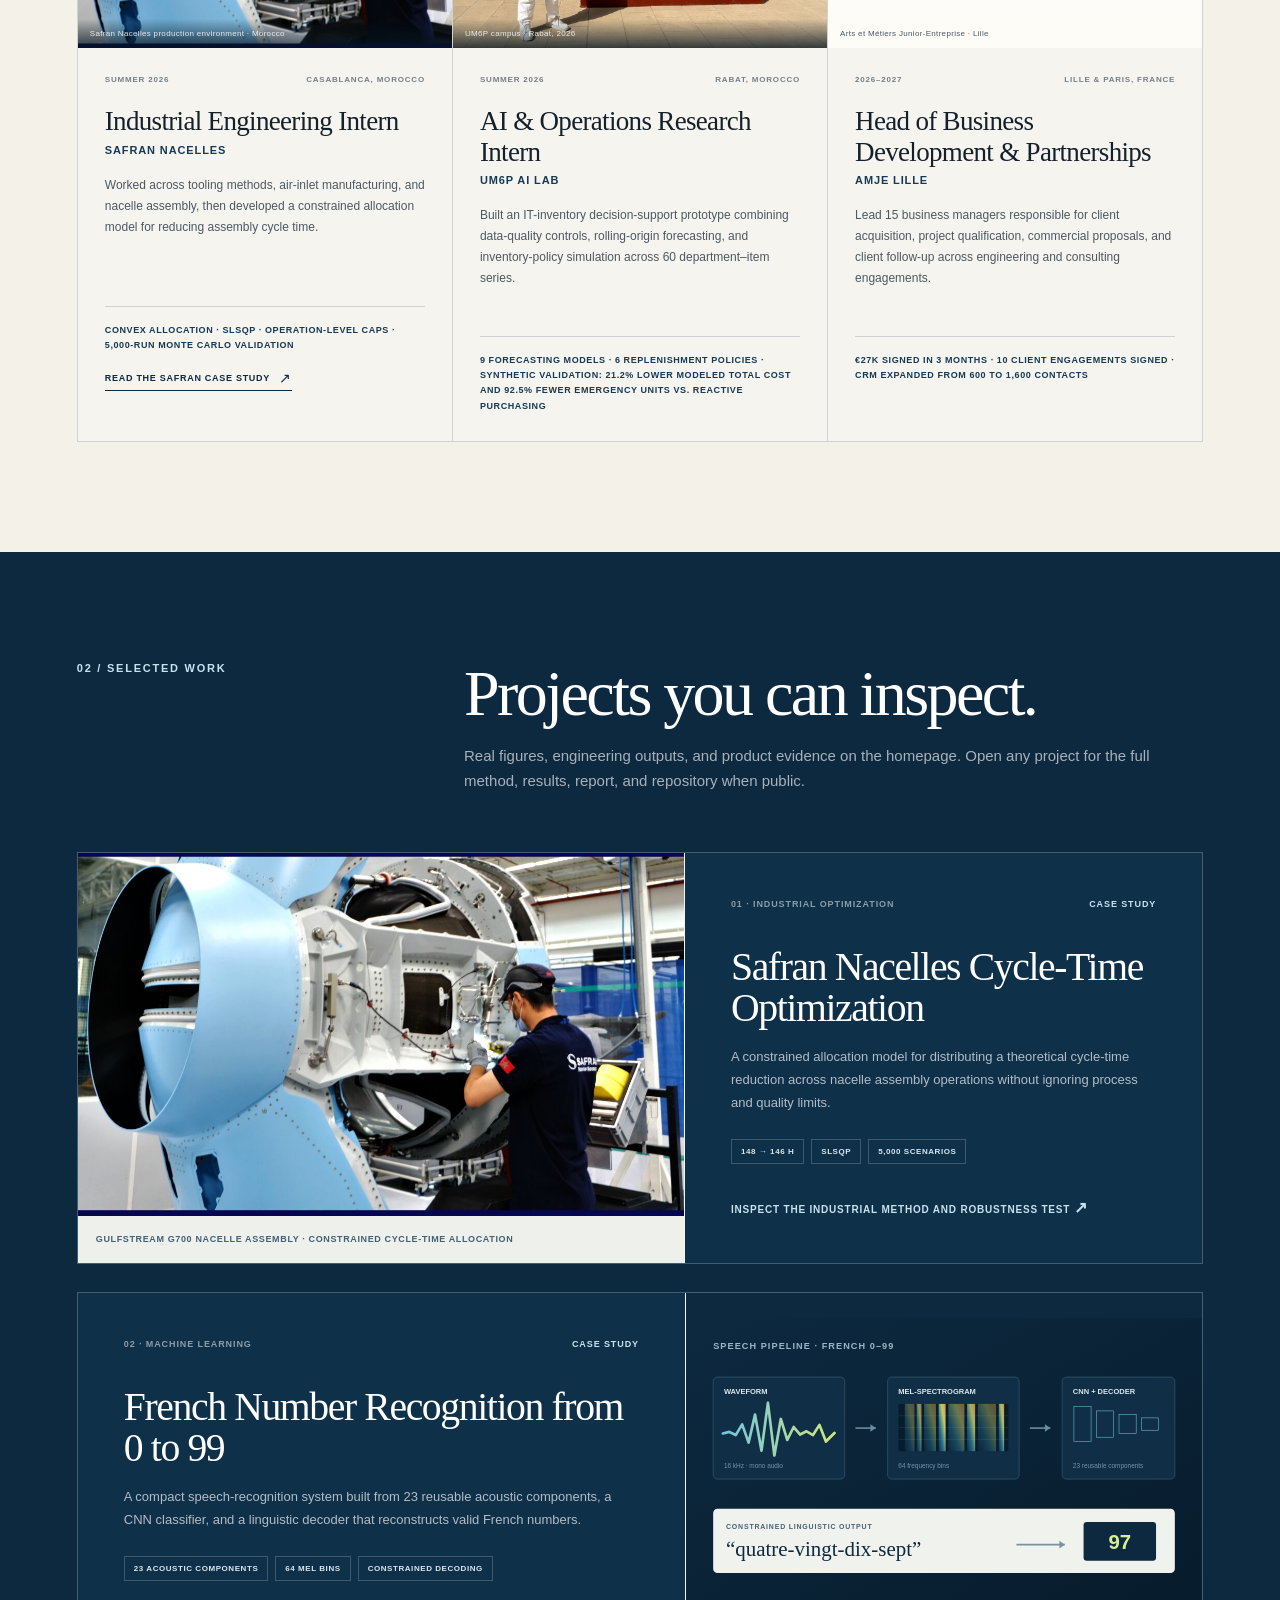
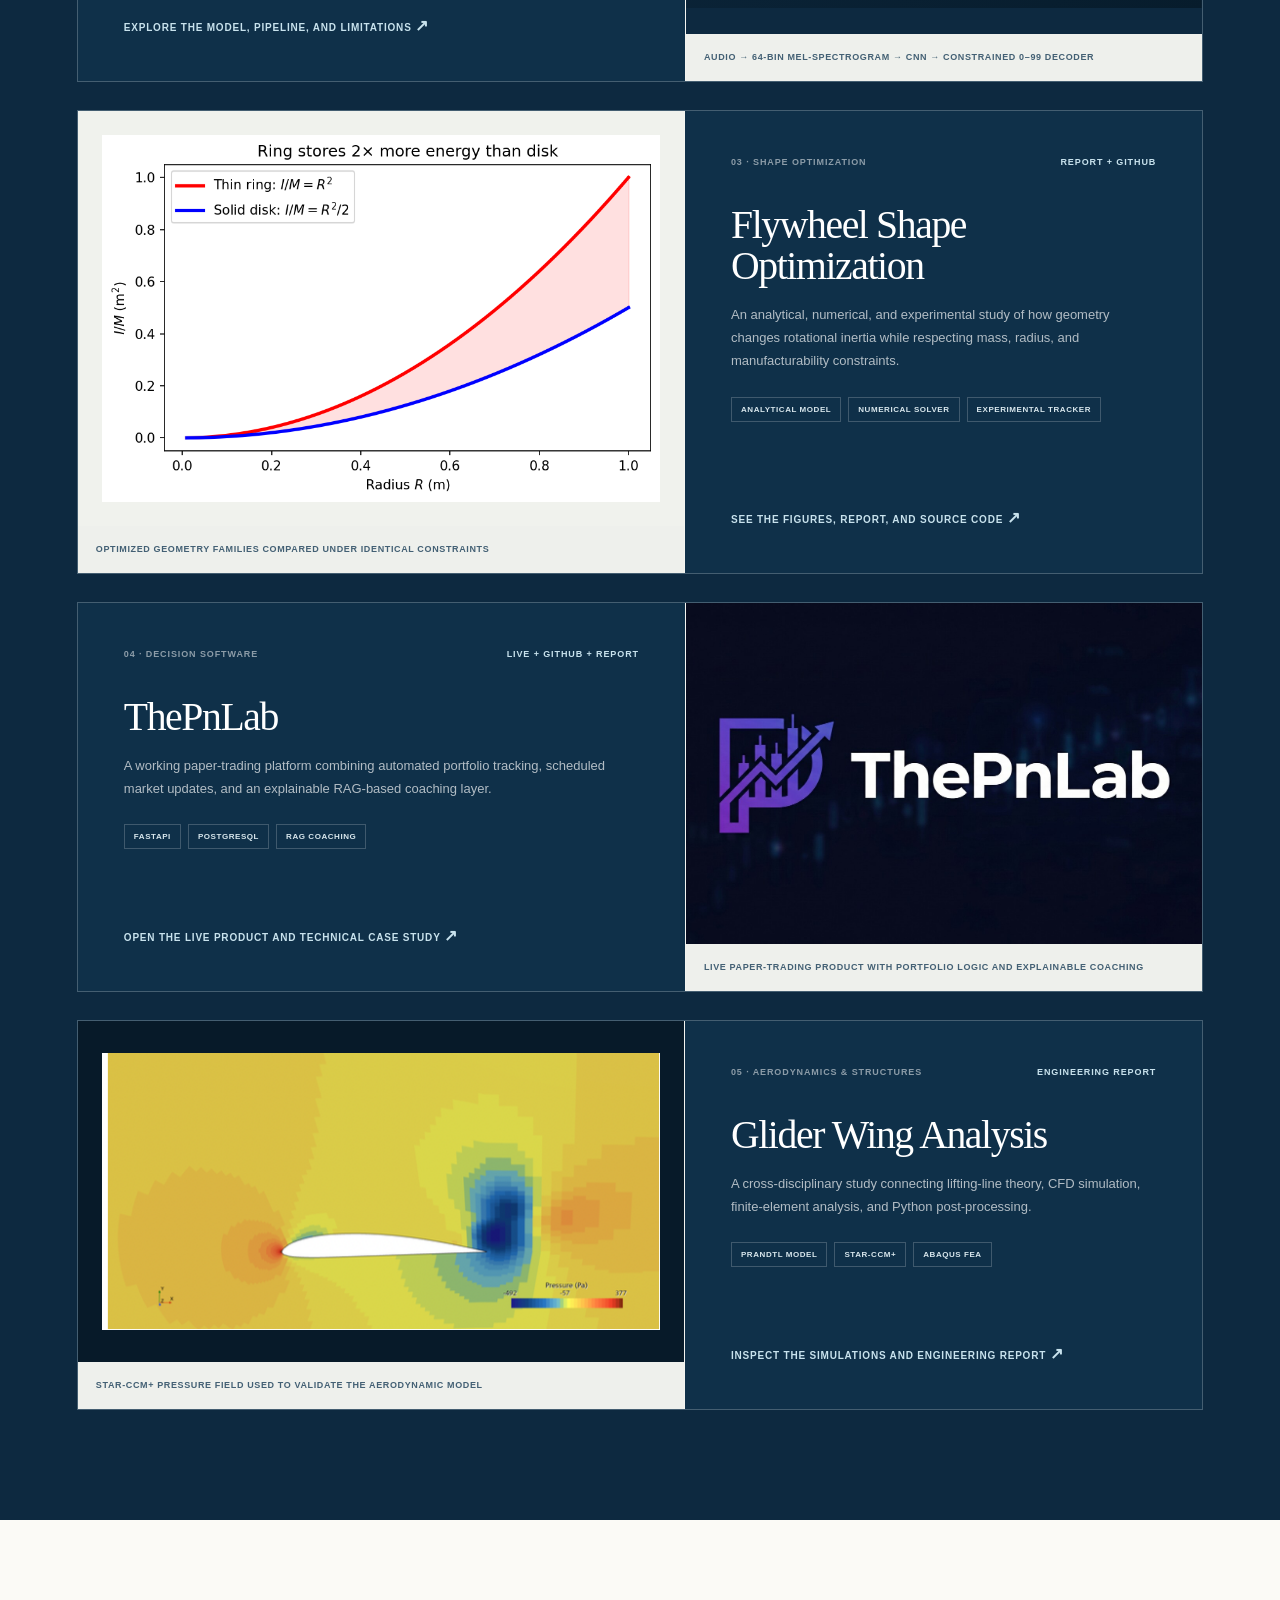
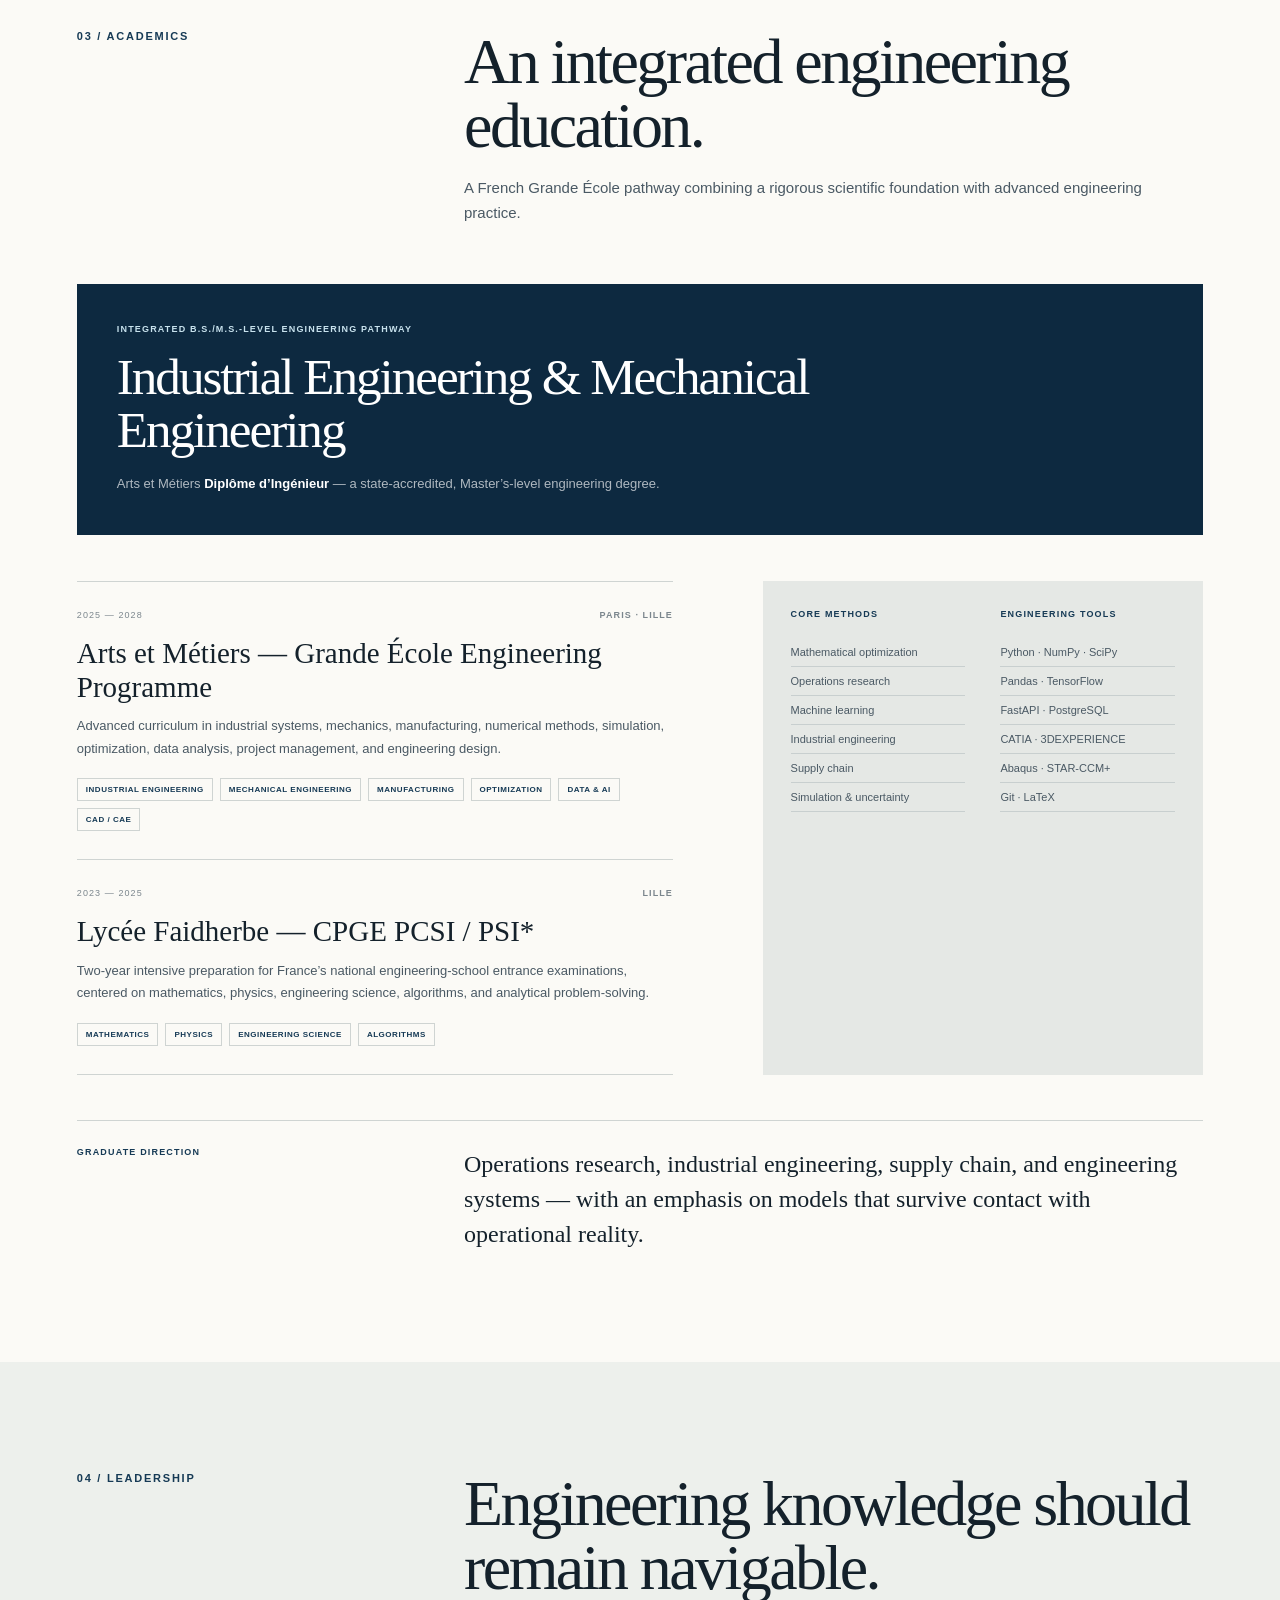
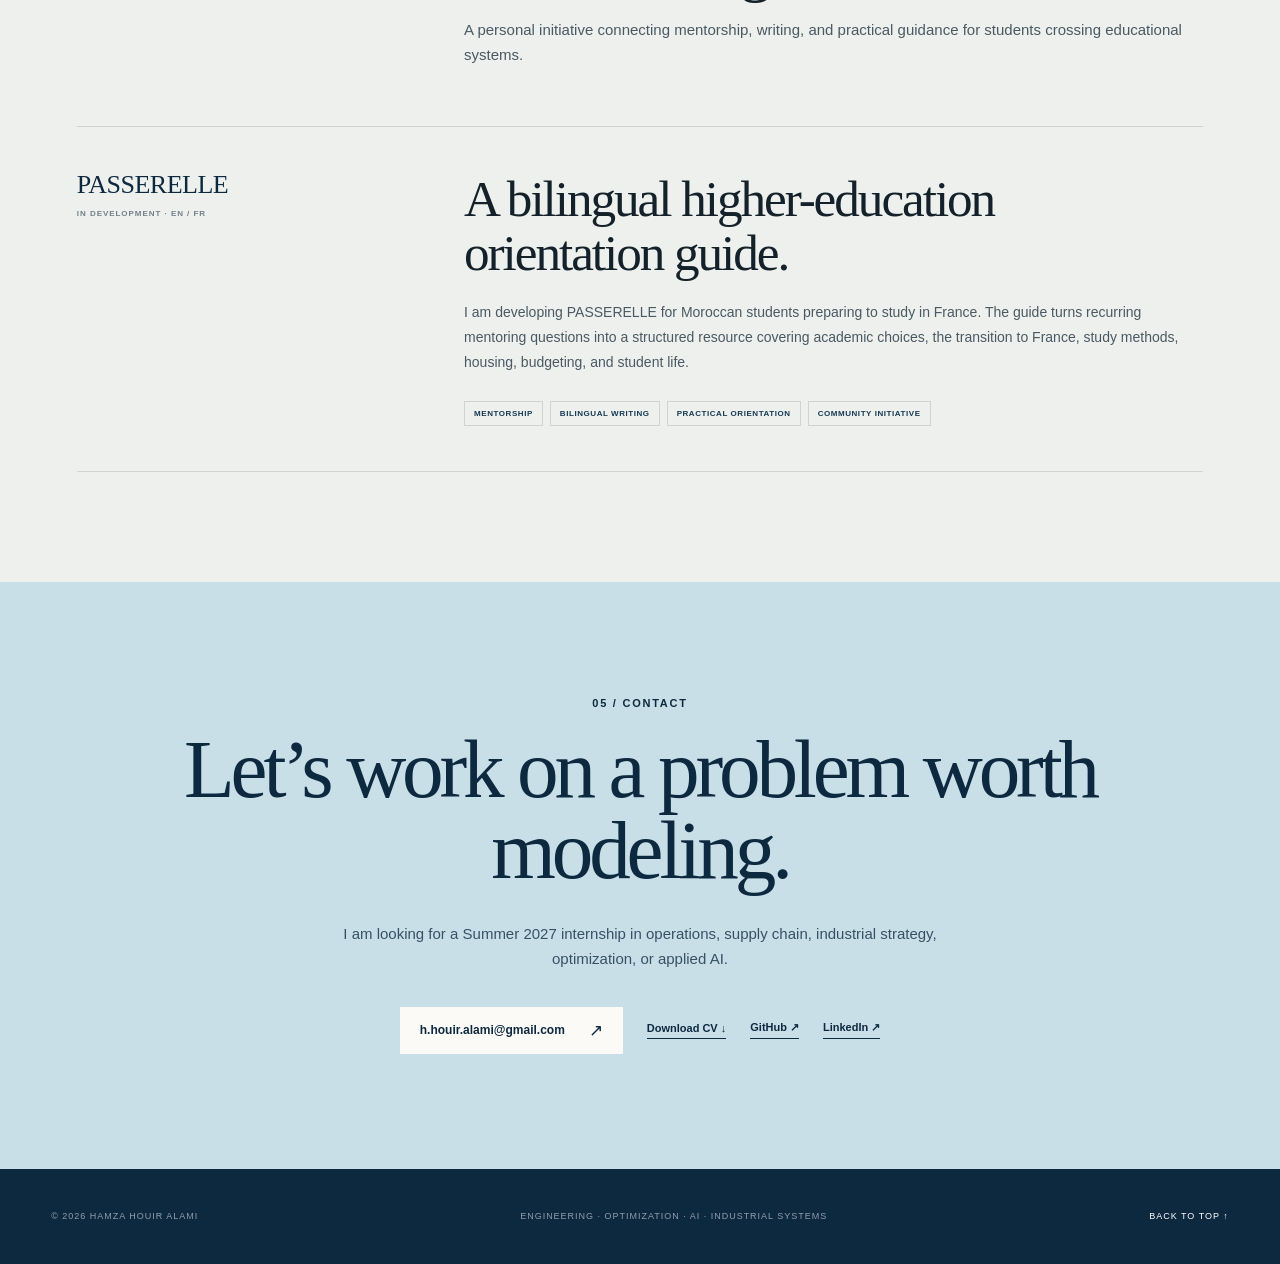
==== commit 0d971732: "Strengthen portfolio evidence and case studies" ====
--- a/index.html
+++ b/index.html
@@ -15,7 +15,7 @@
   <link rel="alternate" hreflang="en" href="https://hamza-67.github.io/">
   <link rel="alternate" hreflang="fr" href="https://hamza-67.github.io/fr/">
   <link rel="alternate" hreflang="x-default" href="https://hamza-67.github.io/">
-  <link rel="stylesheet" href="styles.css?v=7">
+  <link rel="stylesheet" href="styles.css?v=8">
   <script type="application/ld+json">
   {
     "@context": "https://schema.org",
@@ -45,7 +45,7 @@
       <div class="hero-copy">
         <div class="status-pill"><i></i> Open to Summer 2027 opportunities</div>
         <p class="kicker">Engineering Student · Arts et Métiers</p>
-        <h1>Engineering student building better industrial decisions.</h1>
+        <h1>Engineering student building models that survive operational reality.</h1>
         <p class="hero-lead">I work across industrial engineering, mechanical engineering, optimization, and applied AI — turning operational problems into models, experiments, and decision-support tools.</p>
         <div class="hero-actions">
           <a class="button button-primary" href="#work">Explore selected work <span>↘</span></a>
@@ -83,6 +83,7 @@
             <h3>Industrial Engineering Intern</h3><p class="experience-org">Safran Nacelles</p>
             <p>Worked across tooling methods, air-inlet manufacturing, and nacelle assembly, then developed a constrained allocation model for reducing assembly cycle time.</p>
             <strong>Convex allocation · SLSQP · operation-level caps · 5,000-run Monte Carlo validation</strong>
+            <a class="experience-case-link" href="projects/safran-optimization.html">Read the Safran case study <span>↗</span></a>
           </div>
         </article>
 
@@ -93,9 +94,9 @@
           </figure>
           <div class="experience-card-copy">
             <div class="experience-meta"><span>Summer 2026</span><span>Rabat, Morocco</span></div>
-            <h3>AI Research Intern</h3><p class="experience-org">UM6P AI Lab</p>
-            <p>Contributed to an applied research workflow spanning literature review, data preparation, model development, experimentation, and analysis.</p>
-            <strong>Research review · data pipeline · model experiments · scientific reporting</strong>
+            <h3>AI &amp; Operations Research Intern</h3><p class="experience-org">UM6P AI Lab</p>
+            <p>Built an IT-inventory decision-support prototype combining data-quality controls, rolling-origin forecasting, and inventory-policy simulation across 60 department–item series.</p>
+            <strong>9 forecasting models · 6 replenishment policies · synthetic validation: 21.2% lower modeled total cost and 92.5% fewer emergency units vs. reactive purchasing</strong>
           </div>
         </article>
 
@@ -107,7 +108,7 @@
           <div class="experience-card-copy">
             <div class="experience-meta"><span>2026–2027</span><span>Lille &amp; Paris, France</span></div>
             <h3>Head of Business Development &amp; Partnerships</h3><p class="experience-org">AMJE Lille</p>
-            <p>Lead a 15-person business team, qualify industrial needs, scope consulting engagements, and coordinate proposals and client follow-up.</p>
+            <p>Lead 15 business managers responsible for client acquisition, project qualification, commercial proposals, and client follow-up across engineering and consulting engagements.</p>
             <strong>€27k signed in 3 months · 10 client engagements signed · CRM expanded from 600 to 1,600 contacts</strong>
           </div>
         </article>
@@ -119,36 +120,44 @@
         <p>02 / Selected work</p><h2>Projects you can inspect.</h2><span>Real figures, engineering outputs, and product evidence on the homepage. Open any project for the full method, results, report, and repository when public.</span>
       </div>
       <div class="project-showcase">
-        <a class="project-feature" href="projects/speech-recognition.html">
+        <a class="project-feature" href="projects/safran-optimization.html">
+          <figure class="project-feature-media project-feature-photo">
+            <img src="assets/experience-safran.jpg" alt="Safran Nacelles aircraft nacelle assembly environment" loading="lazy">
+            <figcaption>Gulfstream G700 nacelle assembly · constrained cycle-time allocation</figcaption>
+          </figure>
+          <div class="project-feature-copy"><div class="project-feature-meta"><span>01 · Industrial optimization</span><b>Case study</b></div><h3>Safran Nacelles Cycle-Time Optimization</h3><p>A constrained allocation model for distributing a theoretical cycle-time reduction across nacelle assembly operations without ignoring process and quality limits.</p><ul><li>148 → 146 h</li><li>SLSQP</li><li>5,000 scenarios</li></ul><strong>Inspect the industrial method and robustness test <em>↗</em></strong></div>
+        </a>
+
+        <a class="project-feature project-feature-reverse project-feature-cnn" href="projects/speech-recognition.html">
           <figure class="project-feature-media project-feature-graphic">
             <img src="assets/cnn-mel-pipeline.svg" alt="Audio waveform transformed into a mel-spectrogram and decoded by a CNN" loading="lazy">
             <figcaption>Audio → 64-bin mel-spectrogram → CNN → constrained 0–99 decoder</figcaption>
           </figure>
-          <div class="project-feature-copy"><div class="project-feature-meta"><span>01 · Machine learning</span><b>Case study</b></div><h3>French Number Recognition from 0 to 99</h3><p>A compact speech-recognition system built from 23 reusable acoustic components, a CNN classifier, and a linguistic decoder that reconstructs valid French numbers.</p><ul><li>23 acoustic components</li><li>64 mel bins</li><li>Constrained decoding</li></ul><strong>Explore the model, pipeline, and limitations <em>↗</em></strong></div>
-        </a>
-
-        <a class="project-feature project-feature-reverse" href="projects/flywheel.html">
+          <div class="project-feature-copy"><div class="project-feature-meta"><span>02 · Machine learning</span><b>Case study</b></div><h3>French Number Recognition from 0 to 99</h3><p>A compact speech-recognition system built from 23 reusable acoustic components, a CNN classifier, and a linguistic decoder that reconstructs valid French numbers.</p><ul><li>23 acoustic components</li><li>64 mel bins</li><li>Constrained decoding</li></ul><strong>Explore the model, pipeline, and limitations <em>↗</em></strong></div>
+        </a>
+
+        <a class="project-feature" href="projects/flywheel.html">
           <figure class="project-feature-media project-feature-graphic">
             <img src="assets/flywheel-shapes.png" alt="Comparison of optimized flywheel geometries" loading="lazy">
             <figcaption>Optimized geometry families compared under identical constraints</figcaption>
           </figure>
-          <div class="project-feature-copy"><div class="project-feature-meta"><span>02 · Shape optimization</span><b>Report + GitHub</b></div><h3>Flywheel Shape Optimization</h3><p>An analytical, numerical, and experimental study of how geometry changes rotational inertia while respecting mass, radius, and manufacturability constraints.</p><ul><li>Analytical model</li><li>Numerical solver</li><li>Experimental tracker</li></ul><strong>See the figures, report, and source code <em>↗</em></strong></div>
-        </a>
-
-        <a class="project-feature" href="projects/thepnlab.html">
+          <div class="project-feature-copy"><div class="project-feature-meta"><span>03 · Shape optimization</span><b>Report + GitHub</b></div><h3>Flywheel Shape Optimization</h3><p>An analytical, numerical, and experimental study of how geometry changes rotational inertia while respecting mass, radius, and manufacturability constraints.</p><ul><li>Analytical model</li><li>Numerical solver</li><li>Experimental tracker</li></ul><strong>See the figures, report, and source code <em>↗</em></strong></div>
+        </a>
+
+        <a class="project-feature project-feature-reverse" href="projects/thepnlab.html">
           <figure class="project-feature-media project-feature-photo">
             <img src="assets/thepnlab-cover.jpg" alt="ThePnLab paper-trading product interface" loading="lazy">
             <figcaption>Live paper-trading product with portfolio logic and explainable coaching</figcaption>
           </figure>
-          <div class="project-feature-copy"><div class="project-feature-meta"><span>03 · Decision software</span><b>Live + GitHub + report</b></div><h3>ThePnLab</h3><p>A working paper-trading platform combining automated portfolio tracking, scheduled market updates, and an explainable RAG-based coaching layer.</p><ul><li>FastAPI</li><li>PostgreSQL</li><li>RAG coaching</li></ul><strong>Open the live product and technical case study <em>↗</em></strong></div>
-        </a>
-
-        <a class="project-feature project-feature-reverse" href="projects/glider.html">
+          <div class="project-feature-copy"><div class="project-feature-meta"><span>04 · Decision software</span><b>Live + GitHub + report</b></div><h3>ThePnLab</h3><p>A working paper-trading platform combining automated portfolio tracking, scheduled market updates, and an explainable RAG-based coaching layer.</p><ul><li>FastAPI</li><li>PostgreSQL</li><li>RAG coaching</li></ul><strong>Open the live product and technical case study <em>↗</em></strong></div>
+        </a>
+
+        <a class="project-feature" href="projects/glider.html">
           <figure class="project-feature-media project-feature-graphic project-feature-dark">
             <img src="assets/glider-cfd.png" alt="STAR-CCM+ pressure distribution around a glider wing" loading="lazy">
             <figcaption>STAR-CCM+ pressure field used to validate the aerodynamic model</figcaption>
           </figure>
-          <div class="project-feature-copy"><div class="project-feature-meta"><span>04 · Aerodynamics &amp; structures</span><b>Engineering report</b></div><h3>Glider Wing Analysis</h3><p>A cross-disciplinary study connecting lifting-line theory, CFD simulation, finite-element analysis, and Python post-processing.</p><ul><li>Prandtl model</li><li>STAR-CCM+</li><li>Abaqus FEA</li></ul><strong>Inspect the simulations and engineering report <em>↗</em></strong></div>
+          <div class="project-feature-copy"><div class="project-feature-meta"><span>05 · Aerodynamics &amp; structures</span><b>Engineering report</b></div><h3>Glider Wing Analysis</h3><p>A cross-disciplinary study connecting lifting-line theory, CFD simulation, finite-element analysis, and Python post-processing.</p><ul><li>Prandtl model</li><li>STAR-CCM+</li><li>Abaqus FEA</li></ul><strong>Inspect the simulations and engineering report <em>↗</em></strong></div>
         </a>
       </div>
     </section>
@@ -179,8 +188,16 @@
       <div class="graduate-note"><span>Graduate direction</span><p>Operations research, industrial engineering, supply chain, and engineering systems — with an emphasis on models that survive contact with operational reality.</p></div>
     </section>
 
+    <section class="section leadership-section" id="leadership">
+      <div class="section-heading"><p>04 / Leadership</p><h2>Engineering knowledge should remain navigable.</h2><span>A personal initiative connecting mentorship, writing, and practical guidance for students crossing educational systems.</span></div>
+      <article class="initiative-card">
+        <div class="initiative-index"><span>PASSERELLE</span><b>In development · EN / FR</b></div>
+        <div class="initiative-copy"><h3>A bilingual higher-education orientation guide.</h3><p>I am developing PASSERELLE for Moroccan students preparing to study in France. The guide turns recurring mentoring questions into a structured resource covering academic choices, the transition to France, study methods, housing, budgeting, and student life.</p><ul><li>Mentorship</li><li>Bilingual writing</li><li>Practical orientation</li><li>Community initiative</li></ul></div>
+      </article>
+    </section>
+
     <section class="contact-section" id="contact">
-      <p>04 / Contact</p><h2>Let’s work on a problem worth modeling.</h2><p class="contact-copy">I am looking for a Summer 2027 internship in operations, supply chain, industrial strategy, optimization, or applied AI.</p>
+      <p>05 / Contact</p><h2>Let’s work on a problem worth modeling.</h2><p class="contact-copy">I am looking for a Summer 2027 internship in operations, supply chain, industrial strategy, optimization, or applied AI.</p>
       <div class="contact-actions"><a class="button button-light" href="mailto:h.houir.alami@gmail.com">h.houir.alami@gmail.com <span>↗</span></a><a href="assets/Hamza_Houir_Alami_CV.pdf" download>Download CV ↓</a><a href="https://github.com/Hamza-67" target="_blank" rel="noreferrer">GitHub ↗</a><a href="https://fr.linkedin.com/in/hamza-houir-alami-016a88372" target="_blank" rel="noreferrer">LinkedIn ↗</a></div>
     </section>
   </main>
--- a/styles.css
+++ b/styles.css
@@ -89,6 +89,8 @@
 .experience-org { margin: 0 0 19px; color: var(--navy-2); font-size: 11px; font-weight: 800; text-transform: uppercase; letter-spacing: .08em; }
 .experience-card-copy > p:not(.experience-org) { min-height: 112px; margin: 0 0 19px; color: var(--ink-soft); font-size: 12px; line-height: 1.75; }
 .experience-card-copy > strong { display: block; padding-top: 16px; border-top: 1px solid var(--line); color: var(--navy-2); font-size: 9px; line-height: 1.7; text-transform: uppercase; letter-spacing: .065em; }
+.experience-case-link { margin-top: 17px; display: inline-flex; align-items: center; gap: 9px; color: var(--navy); font-size: 9px; font-weight: 800; letter-spacing: .08em; text-transform: uppercase; border-bottom: 1px solid var(--navy); padding-bottom: 4px; }
+.experience-case-link span { font-size: 14px; font-weight: 400; }
 
 .work-section { background: var(--navy); color: white; }
 .section-heading.light > p { color: var(--blue-light); }
@@ -100,7 +102,7 @@
 .project-feature-media { position: relative; min-width: 0; margin: 0; display: grid; grid-template-rows: 1fr auto; overflow: hidden; border-right: 1px solid rgba(255,255,255,.16); background: #f0f2ed; }
 .project-feature-media img { width: 100%; height: 100%; min-height: 320px; object-fit: cover; }
 .project-feature-graphic img { padding: 24px; object-fit: contain; background: #f0f2ed; }
-.project-feature:first-child .project-feature-graphic img { padding: 0; background: #0d2940; }
+.project-feature-cnn .project-feature-graphic img { padding: 0; background: #0d2940; }
 .project-feature-dark img { background: #071a29; }
 .project-feature-media figcaption { min-height: 47px; padding: 13px 18px; display: flex; align-items: center; color: #436074; background: #eef0ec; font-size: 9px; font-weight: 800; line-height: 1.4; letter-spacing: .07em; text-transform: uppercase; }
 .project-feature-copy { min-width: 0; padding: 46px; display: flex; flex-direction: column; }
@@ -135,6 +137,16 @@
 .graduate-note { max-width: 1180px; margin: 45px auto 0; padding: 26px 0 0; display: grid; grid-template-columns: .42fr 1fr; gap: 6vw; border-top: 1px solid var(--line); }
 .graduate-note span { color: var(--navy-2); font-size: 9px; font-weight: 800; text-transform: uppercase; letter-spacing: .13em; }
 .graduate-note p { max-width: 780px; margin: 0; font: 400 24px/1.45 var(--serif); }
+
+.leadership-section { background: #edf0ec; }
+.initiative-card { max-width: 1180px; margin: 0 auto; display: grid; grid-template-columns: .42fr 1fr; gap: 6vw; padding: 45px 0; border-top: 1px solid var(--line); border-bottom: 1px solid var(--line); }
+.initiative-index { display: flex; flex-direction: column; gap: 11px; color: var(--navy); }
+.initiative-index span { font: 400 26px/1 var(--serif); letter-spacing: -.02em; }
+.initiative-index b { color: #738089; font-size: 8px; letter-spacing: .12em; text-transform: uppercase; }
+.initiative-copy h3 { max-width: 760px; margin: 0 0 20px; font: 400 clamp(36px,4vw,56px)/1.06 var(--serif); letter-spacing: -.04em; }
+.initiative-copy p { max-width: 800px; margin: 0; color: var(--ink-soft); font-size: 14px; line-height: 1.8; }
+.initiative-copy ul { display: flex; flex-wrap: wrap; gap: 7px; margin: 25px 0 0; padding: 0; list-style: none; }
+.initiative-copy li { padding: 7px 9px; border: 1px solid var(--line); color: var(--navy-2); font-size: 8px; font-weight: 800; letter-spacing: .07em; text-transform: uppercase; }
 
 .contact-section { padding: 115px 6vw; text-align: center; background: #c9dfe8; color: var(--navy); }
 .contact-section > p:first-child { color: var(--navy); }
@@ -198,6 +210,7 @@
   .skills-panel { padding: 22px; gap: 23px; }
   .graduate-note { display: block; }
   .graduate-note p { margin-top: 18px; font-size: 21px; }
+  .initiative-card { grid-template-columns: 1fr; gap: 30px; padding: 34px 0; }
   .contact-section { padding: 85px 22px; }
   footer { padding: 30px 22px; flex-direction: column; align-items: flex-start; }
 }
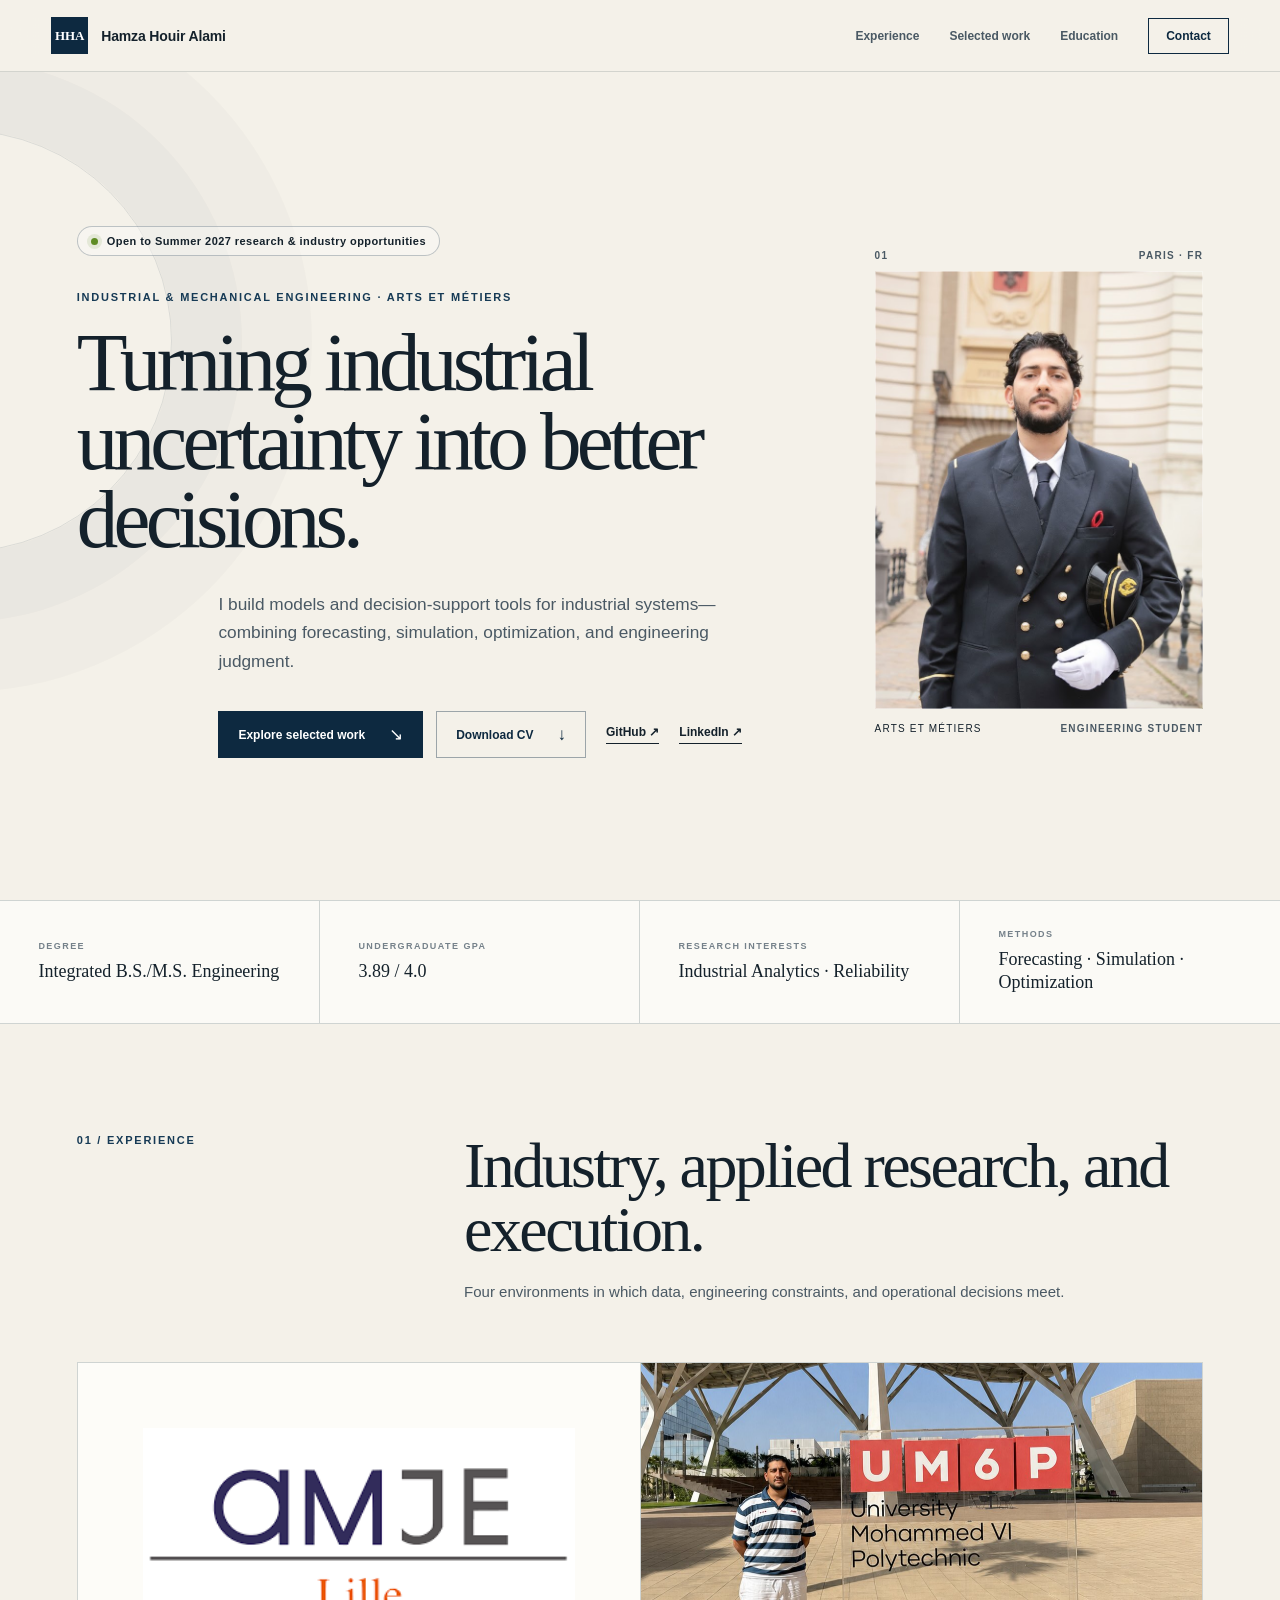
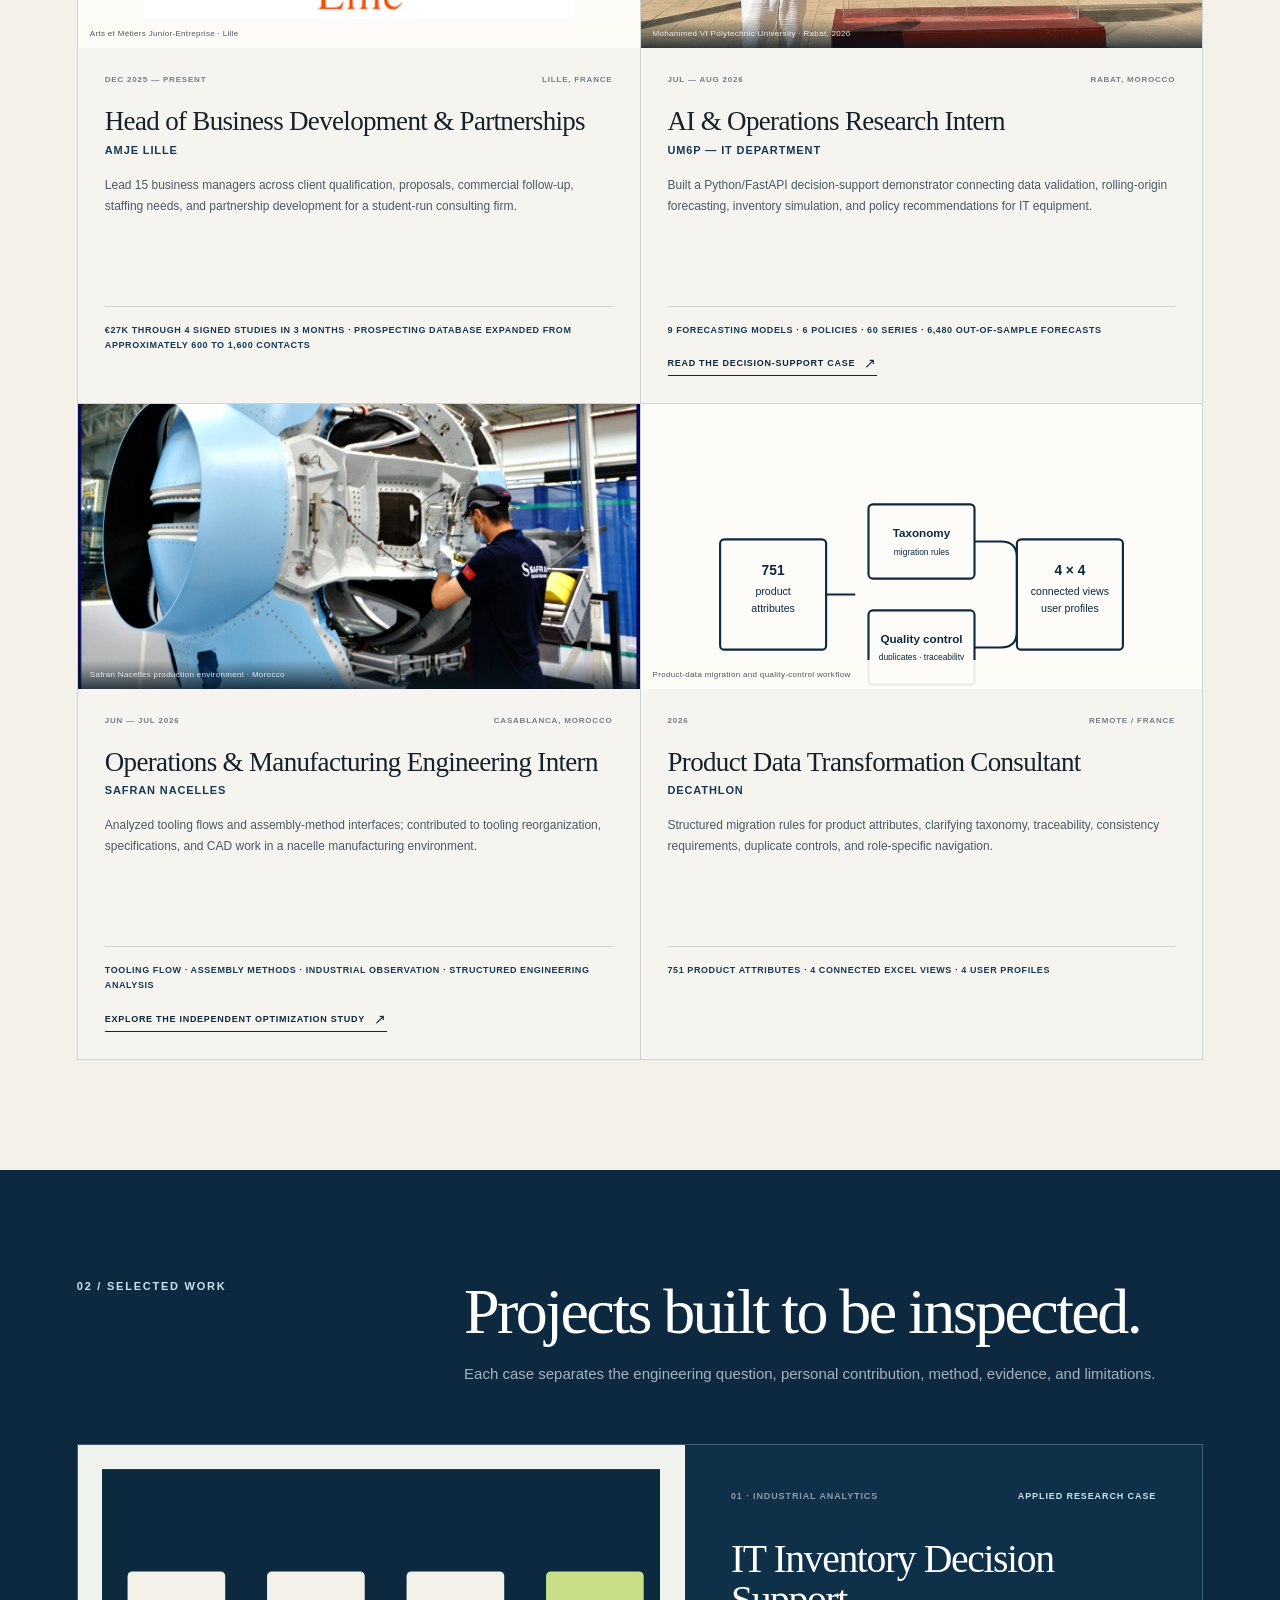
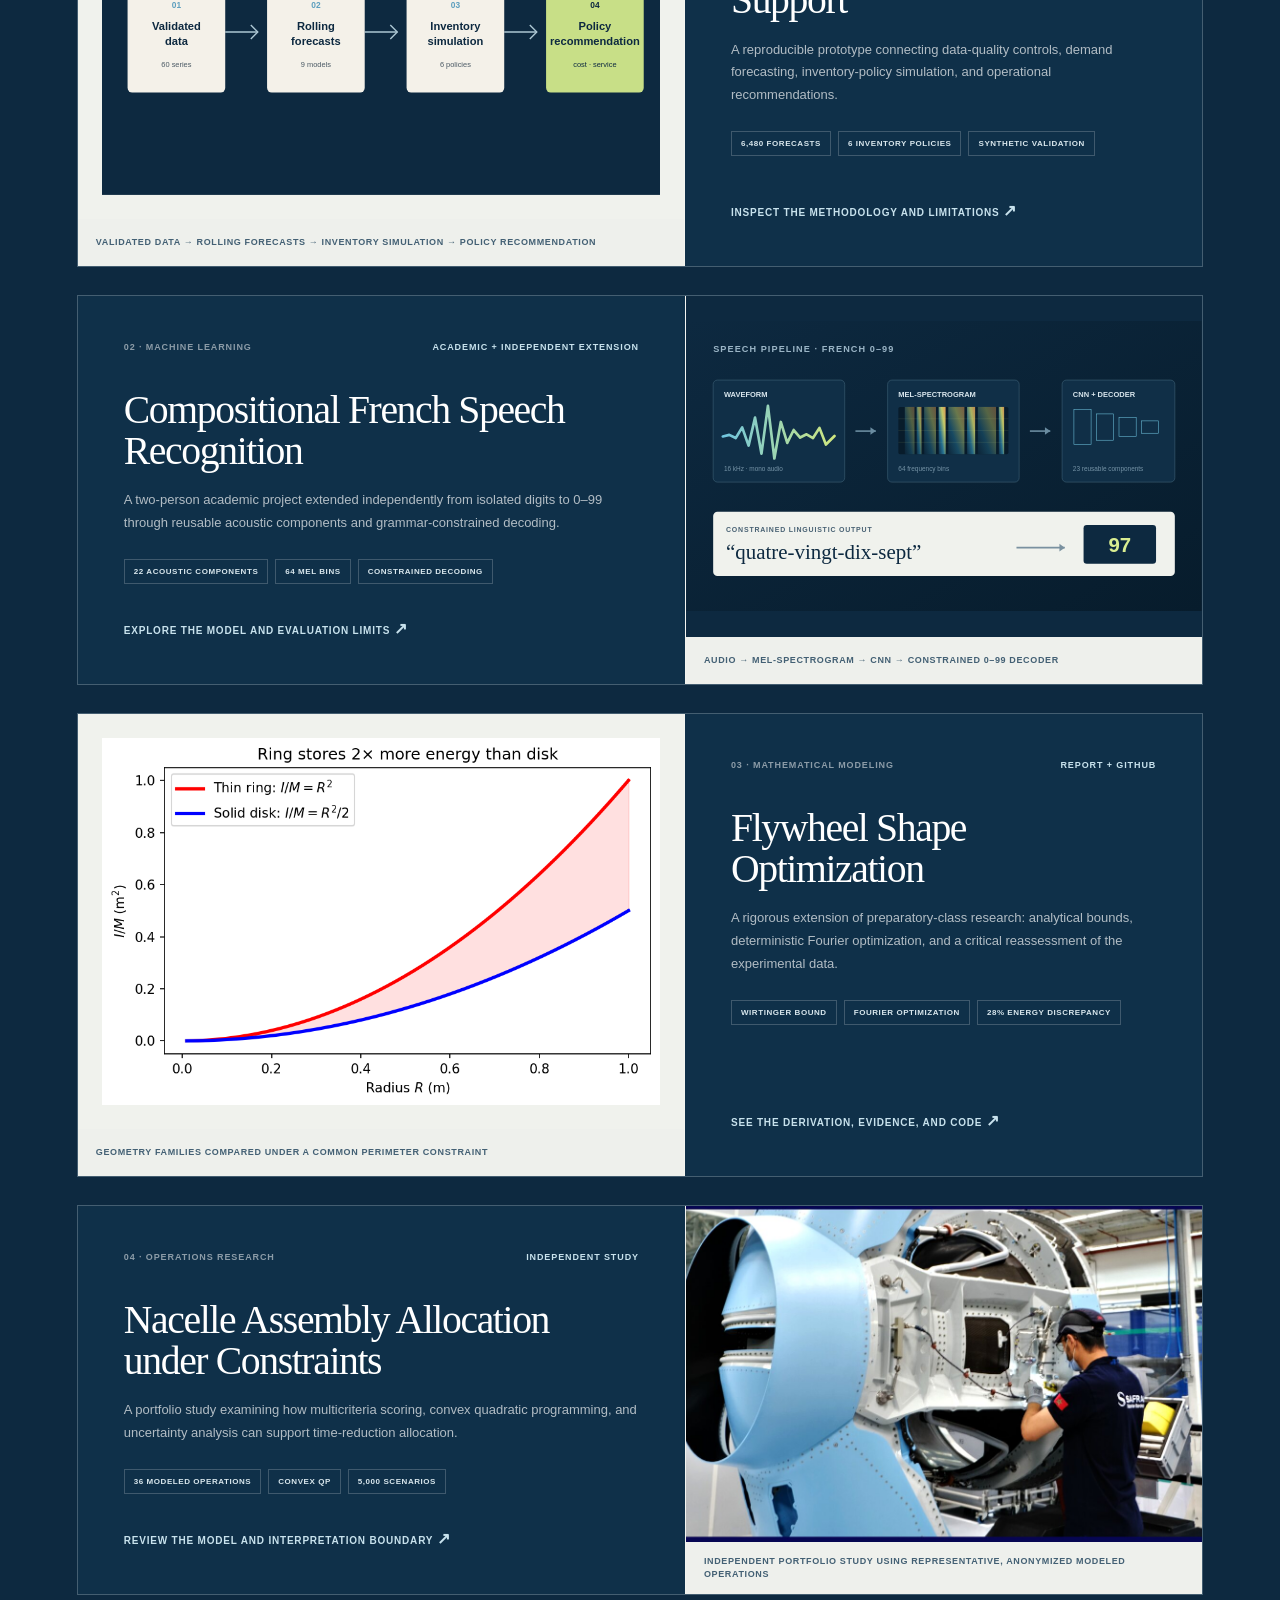
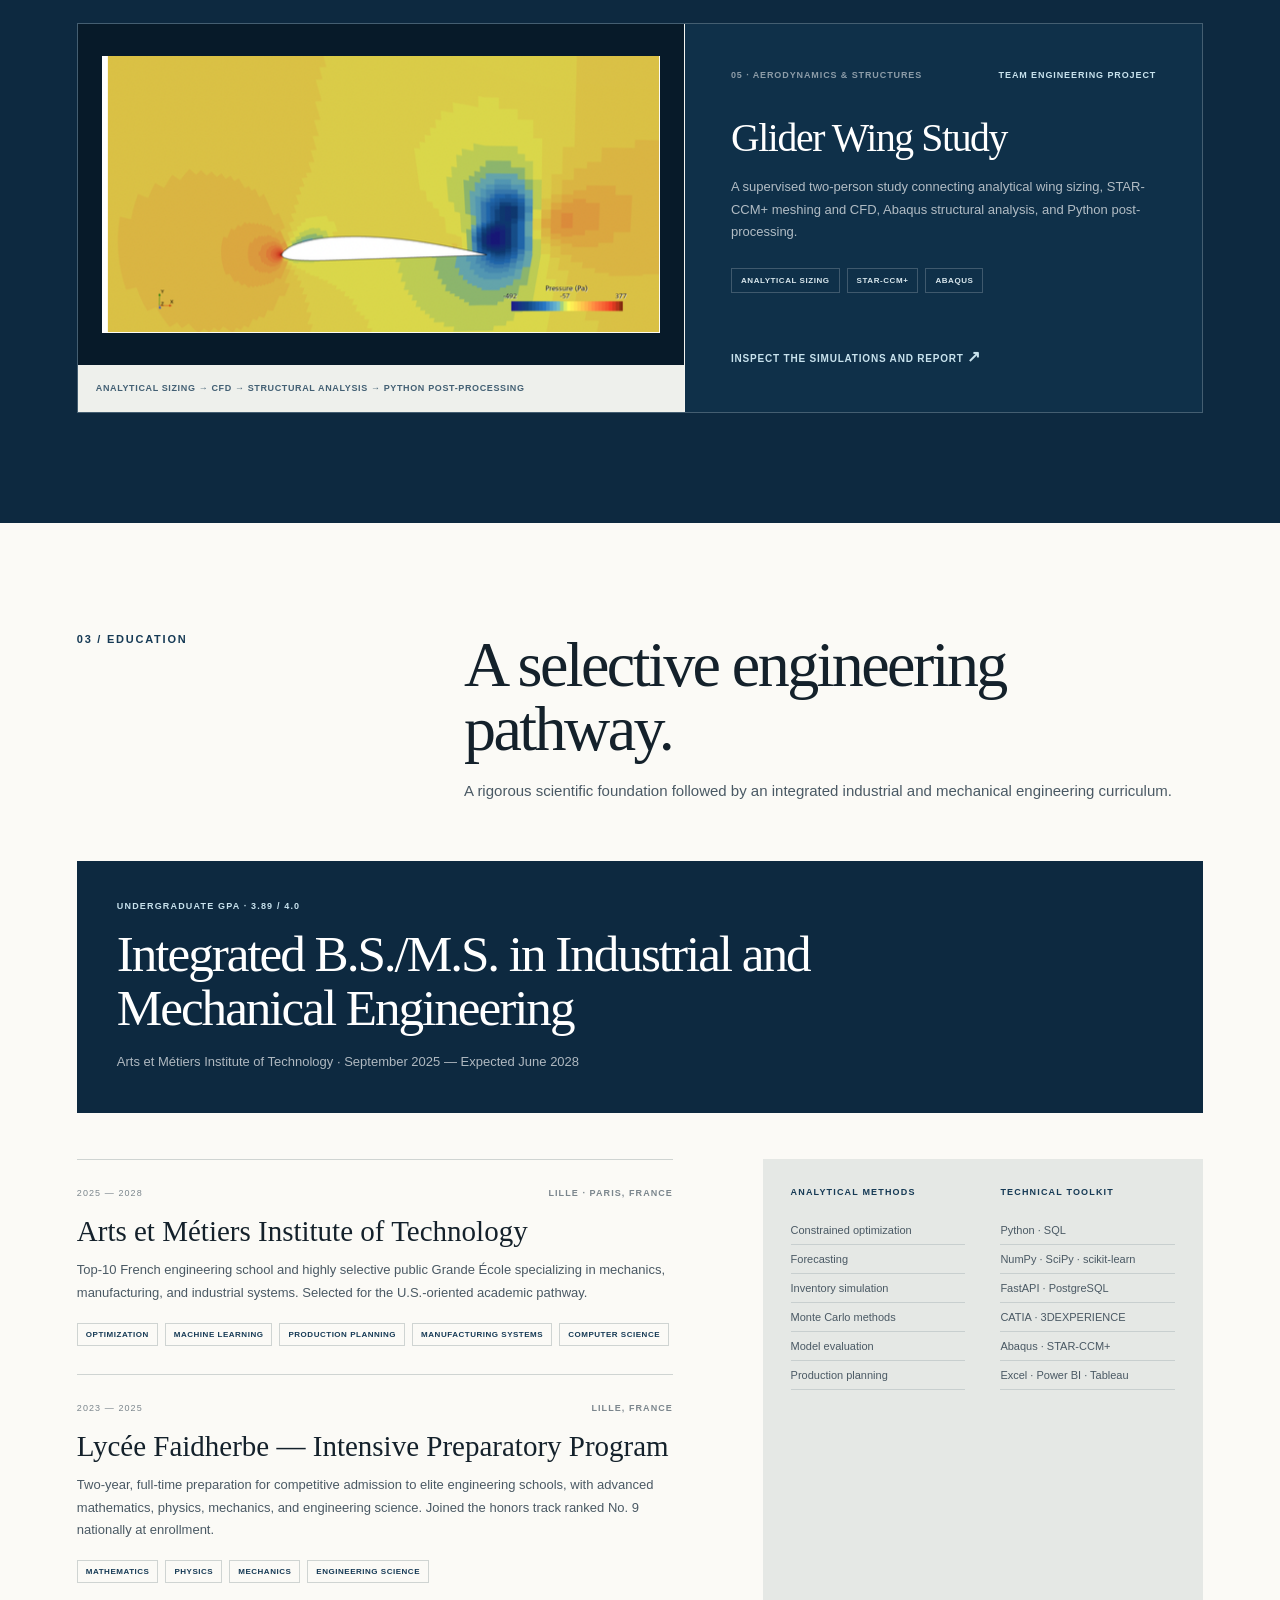
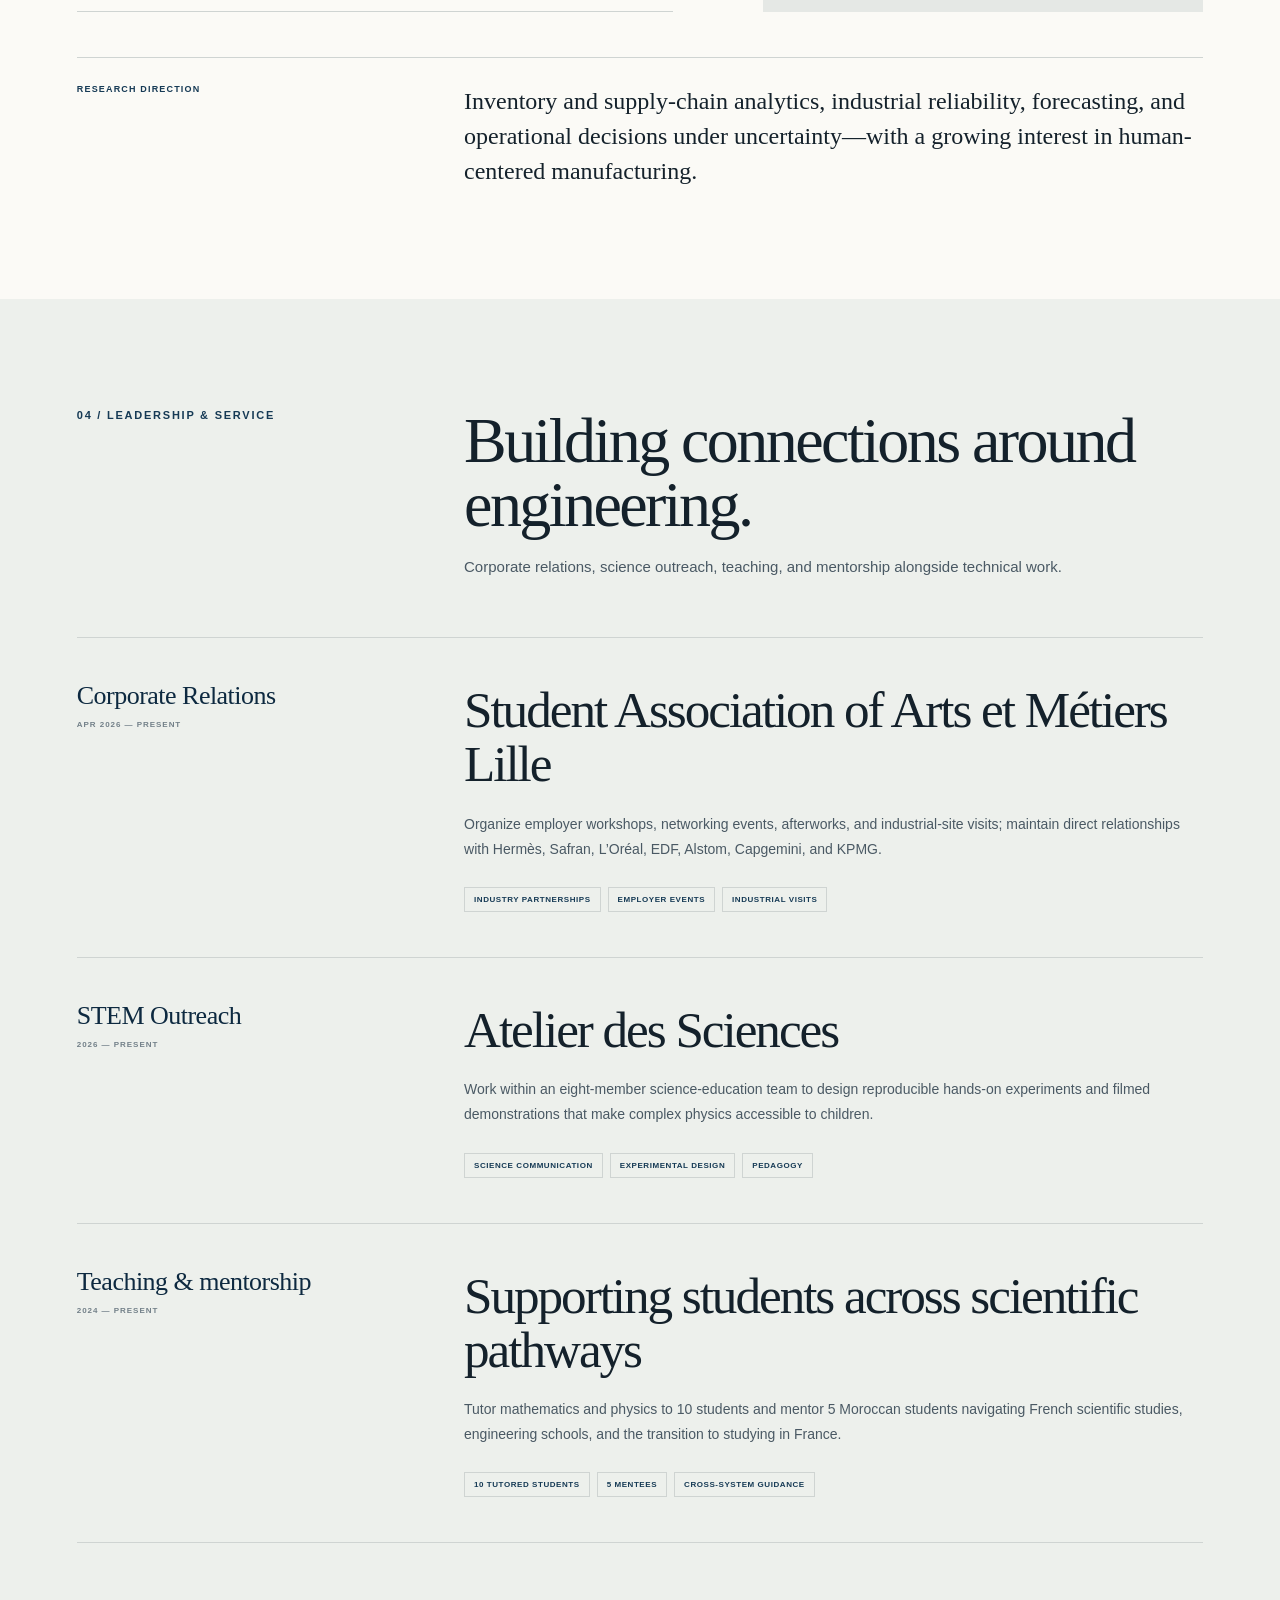
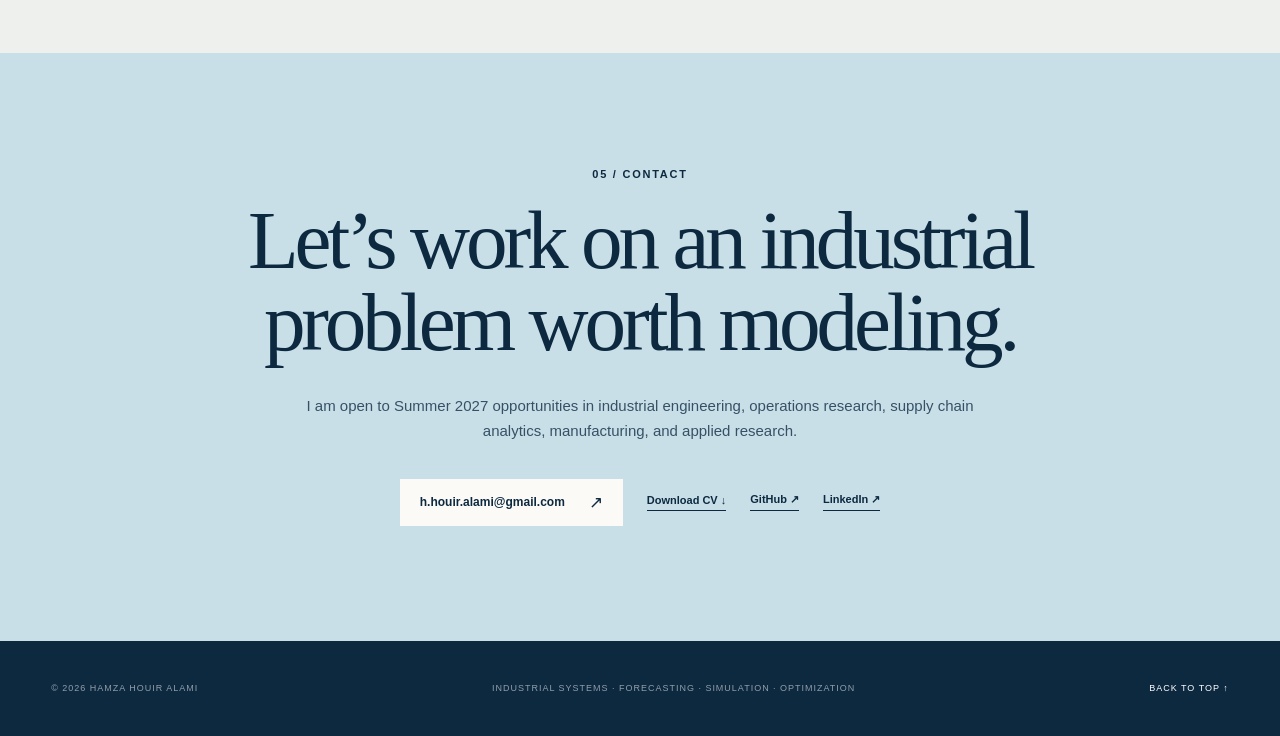
==== commit 7f2b83f6: "Update portfolio for academic and industry applications" ====
--- a/index.html
+++ b/index.html
@@ -3,30 +3,27 @@
 <head>
   <meta charset="utf-8">
   <meta name="viewport" content="width=device-width, initial-scale=1">
-  <title>Hamza Houir Alami — Engineering Student</title>
-  <meta name="description" content="Engineering student at Arts et Métiers working across industrial engineering, mechanical engineering, optimization, and applied AI.">
+  <title>Hamza Houir Alami — Industrial &amp; Mechanical Engineering</title>
+  <meta name="description" content="Portfolio of Hamza Houir Alami, an Arts et Métiers engineering student working on industrial systems, forecasting, optimization, and decision-making under uncertainty.">
   <meta name="theme-color" content="#0d2940">
-  <meta property="og:title" content="Hamza Houir Alami — Engineering Student">
-  <meta property="og:description" content="Industrial engineering, mechanical engineering, optimization, and applied AI.">
+  <meta property="og:title" content="Hamza Houir Alami — Engineering Portfolio">
+  <meta property="og:description" content="Industrial systems, forecasting, optimization, and decision-making under uncertainty.">
   <meta property="og:type" content="website">
   <meta property="og:url" content="https://hamza-67.github.io/">
   <meta property="og:image" content="hamza.jpg">
   <meta name="twitter:card" content="summary_large_image">
-  <link rel="alternate" hreflang="en" href="https://hamza-67.github.io/">
-  <link rel="alternate" hreflang="fr" href="https://hamza-67.github.io/fr/">
-  <link rel="alternate" hreflang="x-default" href="https://hamza-67.github.io/">
-  <link rel="stylesheet" href="styles.css?v=8">
+  <link rel="stylesheet" href="styles.css?v=9">
   <script type="application/ld+json">
   {
     "@context": "https://schema.org",
     "@type": "Person",
     "name": "Hamza Houir Alami",
-    "jobTitle": "Engineering Student",
+    "jobTitle": "Industrial and Mechanical Engineering Student",
     "email": "mailto:h.houir.alami@gmail.com",
     "url": "https://hamza-67.github.io/",
-    "sameAs": ["https://github.com/Hamza-67", "https://fr.linkedin.com/in/hamza-houir-alami-016a88372"],
-    "affiliation": {"@type": "CollegeOrUniversity", "name": "Arts et Métiers"},
-    "knowsAbout": ["Industrial engineering", "Mechanical engineering", "Operations research", "Artificial intelligence", "Optimization", "Supply chain"]
+    "sameAs": ["https://github.com/Hamza-67", "https://www.linkedin.com/in/hamza-houir-alami-016a88372"],
+    "affiliation": {"@type": "CollegeOrUniversity", "name": "Arts et Métiers Institute of Technology"},
+    "knowsAbout": ["Industrial engineering", "Operations research", "Mechanical engineering", "Forecasting", "Optimization", "Supply chain", "Manufacturing systems"]
   }
   </script>
 </head>
@@ -35,23 +32,22 @@
   <header class="site-header">
     <a class="brand" href="#top" aria-label="Hamza Houir Alami — home"><span>HHA</span><strong>Hamza Houir Alami</strong></a>
     <nav aria-label="Main navigation">
-      <a href="#experience">Experience</a><a href="#work">Selected work</a><a href="#academics">Academics</a><a class="nav-contact" href="mailto:h.houir.alami@gmail.com">Contact</a>
-      <span class="language-switch" aria-label="Language"><a class="active" href="/" lang="en" aria-current="page">EN</a><a href="/fr/" lang="fr">FR</a></span>
+      <a href="#experience">Experience</a><a href="#work">Selected work</a><a href="#academics">Education</a><a class="nav-contact" href="mailto:h.houir.alami@gmail.com">Contact</a>
     </nav>
   </header>
 
   <main id="main">
     <section class="hero" id="top">
       <div class="hero-copy">
-        <div class="status-pill"><i></i> Open to Summer 2027 opportunities</div>
-        <p class="kicker">Engineering Student · Arts et Métiers</p>
-        <h1>Engineering student building models that survive operational reality.</h1>
-        <p class="hero-lead">I work across industrial engineering, mechanical engineering, optimization, and applied AI — turning operational problems into models, experiments, and decision-support tools.</p>
+        <div class="status-pill"><i></i> Open to Summer 2027 research &amp; industry opportunities</div>
+        <p class="kicker">Industrial &amp; Mechanical Engineering · Arts et Métiers</p>
+        <h1>Turning industrial uncertainty into better decisions.</h1>
+        <p class="hero-lead">I build models and decision-support tools for industrial systems—combining forecasting, simulation, optimization, and engineering judgment.</p>
         <div class="hero-actions">
           <a class="button button-primary" href="#work">Explore selected work <span>↘</span></a>
           <a class="button button-secondary" href="assets/Hamza_Houir_Alami_CV.pdf" download>Download CV <span>↓</span></a>
           <a class="text-link" href="https://github.com/Hamza-67" target="_blank" rel="noreferrer">GitHub ↗</a>
-          <a class="text-link" href="https://fr.linkedin.com/in/hamza-houir-alami-016a88372" target="_blank" rel="noreferrer">LinkedIn ↗</a>
+          <a class="text-link" href="https://www.linkedin.com/in/hamza-houir-alami-016a88372" target="_blank" rel="noreferrer">LinkedIn ↗</a>
         </div>
       </div>
       <div class="hero-portrait-wrap">
@@ -62,54 +58,68 @@
     </section>
 
     <section class="proof-strip" aria-label="Profile summary">
-      <div><span>Degree</span><strong>Industrial &amp; Mechanical Engineering</strong></div>
-      <div><span>Focus</span><strong>Optimization · AI · Operations</strong></div>
-      <div><span>Current</span><strong>Arts et Métiers — Paris</strong></div>
-      <div><span>Next</span><strong>Summer Internship · 2027</strong></div>
+      <div><span>Degree</span><strong>Integrated B.S./M.S. Engineering</strong></div>
+      <div><span>Undergraduate GPA</span><strong>3.89 / 4.0</strong></div>
+      <div><span>Research interests</span><strong>Industrial Analytics · Reliability</strong></div>
+      <div><span>Methods</span><strong>Forecasting · Simulation · Optimization</strong></div>
     </section>
 
     <section class="section" id="experience">
       <div class="section-heading">
-        <p>01 / Experience</p><h2>Industry, research, and leadership.</h2><span>Three environments where engineering decisions meet real operational constraints.</span>
+        <p>01 / Experience</p><h2>Industry, applied research, and execution.</h2><span>Four environments in which data, engineering constraints, and operational decisions meet.</span>
       </div>
       <div class="experience-cards">
-        <article class="experience-card">
-          <figure class="experience-media">
-            <img src="assets/experience-safran.jpg" alt="Safran Nacelles technician working on an aircraft nacelle" loading="lazy">
-            <figcaption>Safran Nacelles production environment · Morocco</figcaption>
-          </figure>
-          <div class="experience-card-copy">
-            <div class="experience-meta"><span>Summer 2026</span><span>Casablanca, Morocco</span></div>
-            <h3>Industrial Engineering Intern</h3><p class="experience-org">Safran Nacelles</p>
-            <p>Worked across tooling methods, air-inlet manufacturing, and nacelle assembly, then developed a constrained allocation model for reducing assembly cycle time.</p>
-            <strong>Convex allocation · SLSQP · operation-level caps · 5,000-run Monte Carlo validation</strong>
-            <a class="experience-case-link" href="projects/safran-optimization.html">Read the Safran case study <span>↗</span></a>
-          </div>
-        </article>
-
-        <article class="experience-card">
-          <figure class="experience-media experience-media-portrait">
-            <img src="assets/experience-um6p.jpg" alt="Hamza Houir Alami at the UM6P campus in Rabat" loading="lazy">
-            <figcaption>UM6P campus · Rabat, 2026</figcaption>
-          </figure>
-          <div class="experience-card-copy">
-            <div class="experience-meta"><span>Summer 2026</span><span>Rabat, Morocco</span></div>
-            <h3>AI &amp; Operations Research Intern</h3><p class="experience-org">UM6P AI Lab</p>
-            <p>Built an IT-inventory decision-support prototype combining data-quality controls, rolling-origin forecasting, and inventory-policy simulation across 60 department–item series.</p>
-            <strong>9 forecasting models · 6 replenishment policies · synthetic validation: 21.2% lower modeled total cost and 92.5% fewer emergency units vs. reactive purchasing</strong>
-          </div>
-        </article>
-
         <article class="experience-card">
           <figure class="experience-media experience-media-logo">
             <img src="assets/experience-amje.png" alt="AMJE Lille logo" loading="lazy">
             <figcaption>Arts et Métiers Junior-Entreprise · Lille</figcaption>
           </figure>
           <div class="experience-card-copy">
-            <div class="experience-meta"><span>2026–2027</span><span>Lille &amp; Paris, France</span></div>
+            <div class="experience-meta"><span>Dec 2025 — Present</span><span>Lille, France</span></div>
             <h3>Head of Business Development &amp; Partnerships</h3><p class="experience-org">AMJE Lille</p>
-            <p>Lead 15 business managers responsible for client acquisition, project qualification, commercial proposals, and client follow-up across engineering and consulting engagements.</p>
-            <strong>€27k signed in 3 months · 10 client engagements signed · CRM expanded from 600 to 1,600 contacts</strong>
+            <p>Lead 15 business managers across client qualification, proposals, commercial follow-up, staffing needs, and partnership development for a student-run consulting firm.</p>
+            <strong>€27k through 4 signed studies in 3 months · prospecting database expanded from approximately 600 to 1,600 contacts</strong>
+          </div>
+        </article>
+
+        <article class="experience-card">
+          <figure class="experience-media experience-media-portrait">
+            <img src="assets/experience-um6p.jpg" alt="Hamza Houir Alami at Mohammed VI Polytechnic University in Rabat" loading="lazy">
+            <figcaption>Mohammed VI Polytechnic University · Rabat, 2026</figcaption>
+          </figure>
+          <div class="experience-card-copy">
+            <div class="experience-meta"><span>Jul — Aug 2026</span><span>Rabat, Morocco</span></div>
+            <h3>AI &amp; Operations Research Intern</h3><p class="experience-org">UM6P — IT Department</p>
+            <p>Built a Python/FastAPI decision-support demonstrator connecting data validation, rolling-origin forecasting, inventory simulation, and policy recommendations for IT equipment.</p>
+            <strong>9 forecasting models · 6 policies · 60 series · 6,480 out-of-sample forecasts</strong>
+            <a class="experience-case-link" href="projects/um6p-decision-support.html">Read the decision-support case <span>↗</span></a>
+          </div>
+        </article>
+
+        <article class="experience-card">
+          <figure class="experience-media">
+            <img src="assets/experience-safran.jpg" alt="Aircraft nacelle manufacturing environment" loading="lazy">
+            <figcaption>Safran Nacelles production environment · Morocco</figcaption>
+          </figure>
+          <div class="experience-card-copy">
+            <div class="experience-meta"><span>Jun — Jul 2026</span><span>Casablanca, Morocco</span></div>
+            <h3>Operations &amp; Manufacturing Engineering Intern</h3><p class="experience-org">Safran Nacelles</p>
+            <p>Analyzed tooling flows and assembly-method interfaces; contributed to tooling reorganization, specifications, and CAD work in a nacelle manufacturing environment.</p>
+            <strong>Tooling flow · assembly methods · industrial observation · structured engineering analysis</strong>
+            <a class="experience-case-link" href="projects/safran-optimization.html">Explore the independent optimization study <span>↗</span></a>
+          </div>
+        </article>
+
+        <article class="experience-card">
+          <figure class="experience-media experience-media-logo experience-media-diagram">
+            <img src="assets/product-data-pipeline.svg" alt="Product data transformation workflow" loading="lazy">
+            <figcaption>Product-data migration and quality-control workflow</figcaption>
+          </figure>
+          <div class="experience-card-copy">
+            <div class="experience-meta"><span>2026</span><span>Remote / France</span></div>
+            <h3>Product Data Transformation Consultant</h3><p class="experience-org">Decathlon</p>
+            <p>Structured migration rules for product attributes, clarifying taxonomy, traceability, consistency requirements, duplicate controls, and role-specific navigation.</p>
+            <strong>751 product attributes · 4 connected Excel views · 4 user profiles</strong>
           </div>
         </article>
       </div>
@@ -117,91 +127,99 @@
 
     <section class="section work-section" id="work">
       <div class="section-heading light">
-        <p>02 / Selected work</p><h2>Projects you can inspect.</h2><span>Real figures, engineering outputs, and product evidence on the homepage. Open any project for the full method, results, report, and repository when public.</span>
+        <p>02 / Selected work</p><h2>Projects built to be inspected.</h2><span>Each case separates the engineering question, personal contribution, method, evidence, and limitations.</span>
       </div>
       <div class="project-showcase">
-        <a class="project-feature" href="projects/safran-optimization.html">
-          <figure class="project-feature-media project-feature-photo">
-            <img src="assets/experience-safran.jpg" alt="Safran Nacelles aircraft nacelle assembly environment" loading="lazy">
-            <figcaption>Gulfstream G700 nacelle assembly · constrained cycle-time allocation</figcaption>
-          </figure>
-          <div class="project-feature-copy"><div class="project-feature-meta"><span>01 · Industrial optimization</span><b>Case study</b></div><h3>Safran Nacelles Cycle-Time Optimization</h3><p>A constrained allocation model for distributing a theoretical cycle-time reduction across nacelle assembly operations without ignoring process and quality limits.</p><ul><li>148 → 146 h</li><li>SLSQP</li><li>5,000 scenarios</li></ul><strong>Inspect the industrial method and robustness test <em>↗</em></strong></div>
+        <a class="project-feature" href="projects/um6p-decision-support.html">
+          <figure class="project-feature-media project-feature-graphic project-feature-cnn">
+            <img src="assets/inventory-decision-pipeline.svg" alt="Forecasting, inventory simulation, and policy recommendation pipeline" loading="lazy">
+            <figcaption>Validated data → rolling forecasts → inventory simulation → policy recommendation</figcaption>
+          </figure>
+          <div class="project-feature-copy"><div class="project-feature-meta"><span>01 · Industrial analytics</span><b>Applied research case</b></div><h3>IT Inventory Decision Support</h3><p>A reproducible prototype connecting data-quality controls, demand forecasting, inventory-policy simulation, and operational recommendations.</p><ul><li>6,480 forecasts</li><li>6 inventory policies</li><li>Synthetic validation</li></ul><strong>Inspect the methodology and limitations <em>↗</em></strong></div>
         </a>
 
         <a class="project-feature project-feature-reverse project-feature-cnn" href="projects/speech-recognition.html">
           <figure class="project-feature-media project-feature-graphic">
             <img src="assets/cnn-mel-pipeline.svg" alt="Audio waveform transformed into a mel-spectrogram and decoded by a CNN" loading="lazy">
-            <figcaption>Audio → 64-bin mel-spectrogram → CNN → constrained 0–99 decoder</figcaption>
-          </figure>
-          <div class="project-feature-copy"><div class="project-feature-meta"><span>02 · Machine learning</span><b>Case study</b></div><h3>French Number Recognition from 0 to 99</h3><p>A compact speech-recognition system built from 23 reusable acoustic components, a CNN classifier, and a linguistic decoder that reconstructs valid French numbers.</p><ul><li>23 acoustic components</li><li>64 mel bins</li><li>Constrained decoding</li></ul><strong>Explore the model, pipeline, and limitations <em>↗</em></strong></div>
+            <figcaption>Audio → mel-spectrogram → CNN → constrained 0–99 decoder</figcaption>
+          </figure>
+          <div class="project-feature-copy"><div class="project-feature-meta"><span>02 · Machine learning</span><b>Academic + independent extension</b></div><h3>Compositional French Speech Recognition</h3><p>A two-person academic project extended independently from isolated digits to 0–99 through reusable acoustic components and grammar-constrained decoding.</p><ul><li>22 acoustic components</li><li>64 mel bins</li><li>Constrained decoding</li></ul><strong>Explore the model and evaluation limits <em>↗</em></strong></div>
         </a>
 
         <a class="project-feature" href="projects/flywheel.html">
           <figure class="project-feature-media project-feature-graphic">
-            <img src="assets/flywheel-shapes.png" alt="Comparison of optimized flywheel geometries" loading="lazy">
-            <figcaption>Optimized geometry families compared under identical constraints</figcaption>
-          </figure>
-          <div class="project-feature-copy"><div class="project-feature-meta"><span>03 · Shape optimization</span><b>Report + GitHub</b></div><h3>Flywheel Shape Optimization</h3><p>An analytical, numerical, and experimental study of how geometry changes rotational inertia while respecting mass, radius, and manufacturability constraints.</p><ul><li>Analytical model</li><li>Numerical solver</li><li>Experimental tracker</li></ul><strong>See the figures, report, and source code <em>↗</em></strong></div>
-        </a>
-
-        <a class="project-feature project-feature-reverse" href="projects/thepnlab.html">
+            <img src="assets/flywheel-shapes.png" alt="Comparison of flywheel geometries" loading="lazy">
+            <figcaption>Geometry families compared under a common perimeter constraint</figcaption>
+          </figure>
+          <div class="project-feature-copy"><div class="project-feature-meta"><span>03 · Mathematical modeling</span><b>Report + GitHub</b></div><h3>Flywheel Shape Optimization</h3><p>A rigorous extension of preparatory-class research: analytical bounds, deterministic Fourier optimization, and a critical reassessment of the experimental data.</p><ul><li>Wirtinger bound</li><li>Fourier optimization</li><li>28% energy discrepancy</li></ul><strong>See the derivation, evidence, and code <em>↗</em></strong></div>
+        </a>
+
+        <a class="project-feature project-feature-reverse" href="projects/safran-optimization.html">
           <figure class="project-feature-media project-feature-photo">
-            <img src="assets/thepnlab-cover.jpg" alt="ThePnLab paper-trading product interface" loading="lazy">
-            <figcaption>Live paper-trading product with portfolio logic and explainable coaching</figcaption>
-          </figure>
-          <div class="project-feature-copy"><div class="project-feature-meta"><span>04 · Decision software</span><b>Live + GitHub + report</b></div><h3>ThePnLab</h3><p>A working paper-trading platform combining automated portfolio tracking, scheduled market updates, and an explainable RAG-based coaching layer.</p><ul><li>FastAPI</li><li>PostgreSQL</li><li>RAG coaching</li></ul><strong>Open the live product and technical case study <em>↗</em></strong></div>
+            <img src="assets/experience-safran.jpg" alt="Aircraft nacelle assembly environment" loading="lazy">
+            <figcaption>Independent portfolio study using representative, anonymized modeled operations</figcaption>
+          </figure>
+          <div class="project-feature-copy"><div class="project-feature-meta"><span>04 · Operations research</span><b>Independent study</b></div><h3>Nacelle Assembly Allocation under Constraints</h3><p>A portfolio study examining how multicriteria scoring, convex quadratic programming, and uncertainty analysis can support time-reduction allocation.</p><ul><li>36 modeled operations</li><li>Convex QP</li><li>5,000 scenarios</li></ul><strong>Review the model and interpretation boundary <em>↗</em></strong></div>
         </a>
 
         <a class="project-feature" href="projects/glider.html">
           <figure class="project-feature-media project-feature-graphic project-feature-dark">
             <img src="assets/glider-cfd.png" alt="STAR-CCM+ pressure distribution around a glider wing" loading="lazy">
-            <figcaption>STAR-CCM+ pressure field used to validate the aerodynamic model</figcaption>
-          </figure>
-          <div class="project-feature-copy"><div class="project-feature-meta"><span>05 · Aerodynamics &amp; structures</span><b>Engineering report</b></div><h3>Glider Wing Analysis</h3><p>A cross-disciplinary study connecting lifting-line theory, CFD simulation, finite-element analysis, and Python post-processing.</p><ul><li>Prandtl model</li><li>STAR-CCM+</li><li>Abaqus FEA</li></ul><strong>Inspect the simulations and engineering report <em>↗</em></strong></div>
+            <figcaption>Analytical sizing → CFD → structural analysis → Python post-processing</figcaption>
+          </figure>
+          <div class="project-feature-copy"><div class="project-feature-meta"><span>05 · Aerodynamics &amp; structures</span><b>Team engineering project</b></div><h3>Glider Wing Study</h3><p>A supervised two-person study connecting analytical wing sizing, STAR-CCM+ meshing and CFD, Abaqus structural analysis, and Python post-processing.</p><ul><li>Analytical sizing</li><li>STAR-CCM+</li><li>Abaqus</li></ul><strong>Inspect the simulations and report <em>↗</em></strong></div>
         </a>
       </div>
     </section>
 
     <section class="section academics-section" id="academics">
-      <div class="section-heading"><p>03 / Academics</p><h2>An integrated engineering education.</h2><span>A French Grande École pathway combining a rigorous scientific foundation with advanced engineering practice.</span></div>
+      <div class="section-heading"><p>03 / Education</p><h2>A selective engineering pathway.</h2><span>A rigorous scientific foundation followed by an integrated industrial and mechanical engineering curriculum.</span></div>
       <div class="degree-banner">
-        <span>Integrated B.S./M.S.-level engineering pathway</span><h3>Industrial Engineering &amp; Mechanical Engineering</h3><p>Arts et Métiers <b>Diplôme d’Ingénieur</b> — a state-accredited, Master’s-level engineering degree.</p>
+        <span>Undergraduate GPA · 3.89 / 4.0</span><h3>Integrated B.S./M.S. in Industrial and Mechanical Engineering</h3><p>Arts et Métiers Institute of Technology · September 2025 — Expected June 2028</p>
       </div>
       <div class="academics-grid">
         <div class="education-list">
           <article>
-            <div><span>2025 — 2028</span><b>Paris · Lille</b></div><h3>Arts et Métiers — Grande École Engineering Programme</h3>
-            <p>Advanced curriculum in industrial systems, mechanics, manufacturing, numerical methods, simulation, optimization, data analysis, project management, and engineering design.</p>
-            <ul class="academic-tags"><li>Industrial engineering</li><li>Mechanical engineering</li><li>Manufacturing</li><li>Optimization</li><li>Data &amp; AI</li><li>CAD / CAE</li></ul>
+            <div><span>2025 — 2028</span><b>Lille · Paris, France</b></div><h3>Arts et Métiers Institute of Technology</h3>
+            <p>Top-10 French engineering school and highly selective public Grande École specializing in mechanics, manufacturing, and industrial systems. Selected for the U.S.-oriented academic pathway.</p>
+            <ul class="academic-tags"><li>Optimization</li><li>Machine learning</li><li>Production planning</li><li>Manufacturing systems</li><li>Computer science</li></ul>
           </article>
           <article>
-            <div><span>2023 — 2025</span><b>Lille</b></div><h3>Lycée Faidherbe — CPGE PCSI / PSI*</h3>
-            <p>Two-year intensive preparation for France’s national engineering-school entrance examinations, centered on mathematics, physics, engineering science, algorithms, and analytical problem-solving.</p>
-            <ul class="academic-tags"><li>Mathematics</li><li>Physics</li><li>Engineering science</li><li>Algorithms</li></ul>
+            <div><span>2023 — 2025</span><b>Lille, France</b></div><h3>Lycée Faidherbe — Intensive Preparatory Program</h3>
+            <p>Two-year, full-time preparation for competitive admission to elite engineering schools, with advanced mathematics, physics, mechanics, and engineering science. Joined the honors track ranked No. 9 nationally at enrollment.</p>
+            <ul class="academic-tags"><li>Mathematics</li><li>Physics</li><li>Mechanics</li><li>Engineering science</li></ul>
           </article>
         </div>
         <aside class="skills-panel" aria-label="Academic toolkit">
-          <div><span>Core methods</span><ul><li>Mathematical optimization</li><li>Operations research</li><li>Machine learning</li><li>Industrial engineering</li><li>Supply chain</li><li>Simulation &amp; uncertainty</li></ul></div>
-          <div><span>Engineering tools</span><ul><li>Python · NumPy · SciPy</li><li>Pandas · TensorFlow</li><li>FastAPI · PostgreSQL</li><li>CATIA · 3DEXPERIENCE</li><li>Abaqus · STAR-CCM+</li><li>Git · LaTeX</li></ul></div>
+          <div><span>Analytical methods</span><ul><li>Constrained optimization</li><li>Forecasting</li><li>Inventory simulation</li><li>Monte Carlo methods</li><li>Model evaluation</li><li>Production planning</li></ul></div>
+          <div><span>Technical toolkit</span><ul><li>Python · SQL</li><li>NumPy · SciPy · scikit-learn</li><li>FastAPI · PostgreSQL</li><li>CATIA · 3DEXPERIENCE</li><li>Abaqus · STAR-CCM+</li><li>Excel · Power BI · Tableau</li></ul></div>
         </aside>
       </div>
-      <div class="graduate-note"><span>Graduate direction</span><p>Operations research, industrial engineering, supply chain, and engineering systems — with an emphasis on models that survive contact with operational reality.</p></div>
+      <div class="graduate-note"><span>Research direction</span><p>Inventory and supply-chain analytics, industrial reliability, forecasting, and operational decisions under uncertainty—with a growing interest in human-centered manufacturing.</p></div>
     </section>
 
     <section class="section leadership-section" id="leadership">
-      <div class="section-heading"><p>04 / Leadership</p><h2>Engineering knowledge should remain navigable.</h2><span>A personal initiative connecting mentorship, writing, and practical guidance for students crossing educational systems.</span></div>
+      <div class="section-heading"><p>04 / Leadership &amp; service</p><h2>Building connections around engineering.</h2><span>Corporate relations, science outreach, teaching, and mentorship alongside technical work.</span></div>
       <article class="initiative-card">
-        <div class="initiative-index"><span>PASSERELLE</span><b>In development · EN / FR</b></div>
-        <div class="initiative-copy"><h3>A bilingual higher-education orientation guide.</h3><p>I am developing PASSERELLE for Moroccan students preparing to study in France. The guide turns recurring mentoring questions into a structured resource covering academic choices, the transition to France, study methods, housing, budgeting, and student life.</p><ul><li>Mentorship</li><li>Bilingual writing</li><li>Practical orientation</li><li>Community initiative</li></ul></div>
+        <div class="initiative-index"><span>Corporate Relations</span><b>Apr 2026 — Present</b></div>
+        <div class="initiative-copy"><h3>Student Association of Arts et Métiers Lille</h3><p>Organize employer workshops, networking events, afterworks, and industrial-site visits; maintain direct relationships with Hermès, Safran, L’Oréal, EDF, Alstom, Capgemini, and KPMG.</p><ul><li>Industry partnerships</li><li>Employer events</li><li>Industrial visits</li></ul></div>
       </article>
+      <article class="initiative-card">
+        <div class="initiative-index"><span>STEM Outreach</span><b>2026 — Present</b></div>
+        <div class="initiative-copy"><h3>Atelier des Sciences</h3><p>Work within an eight-member science-education team to design reproducible hands-on experiments and filmed demonstrations that make complex physics accessible to children.</p><ul><li>Science communication</li><li>Experimental design</li><li>Pedagogy</li></ul></div>
+      </article>
+      <article class="initiative-card">
+        <div class="initiative-index"><span>Teaching &amp; mentorship</span><b>2024 — Present</b></div>
+        <div class="initiative-copy"><h3>Supporting students across scientific pathways</h3><p>Tutor mathematics and physics to 10 students and mentor 5 Moroccan students navigating French scientific studies, engineering schools, and the transition to studying in France.</p><ul><li>10 tutored students</li><li>5 mentees</li><li>Cross-system guidance</li></ul></div>
+      </article>
     </section>
 
     <section class="contact-section" id="contact">
-      <p>05 / Contact</p><h2>Let’s work on a problem worth modeling.</h2><p class="contact-copy">I am looking for a Summer 2027 internship in operations, supply chain, industrial strategy, optimization, or applied AI.</p>
-      <div class="contact-actions"><a class="button button-light" href="mailto:h.houir.alami@gmail.com">h.houir.alami@gmail.com <span>↗</span></a><a href="assets/Hamza_Houir_Alami_CV.pdf" download>Download CV ↓</a><a href="https://github.com/Hamza-67" target="_blank" rel="noreferrer">GitHub ↗</a><a href="https://fr.linkedin.com/in/hamza-houir-alami-016a88372" target="_blank" rel="noreferrer">LinkedIn ↗</a></div>
+      <p>05 / Contact</p><h2>Let’s work on an industrial problem worth modeling.</h2><p class="contact-copy">I am open to Summer 2027 opportunities in industrial engineering, operations research, supply chain analytics, manufacturing, and applied research.</p>
+      <div class="contact-actions"><a class="button button-light" href="mailto:h.houir.alami@gmail.com">h.houir.alami@gmail.com <span>↗</span></a><a href="assets/Hamza_Houir_Alami_CV.pdf" download>Download CV ↓</a><a href="https://github.com/Hamza-67" target="_blank" rel="noreferrer">GitHub ↗</a><a href="https://www.linkedin.com/in/hamza-houir-alami-016a88372" target="_blank" rel="noreferrer">LinkedIn ↗</a></div>
     </section>
   </main>
 
-  <footer><span>© 2026 Hamza Houir Alami</span><span>Engineering · Optimization · AI · Industrial Systems</span><a href="#top">Back to top ↑</a></footer>
+  <footer><span>© 2026 Hamza Houir Alami</span><span>Industrial systems · Forecasting · Simulation · Optimization</span><a href="#top">Back to top ↑</a></footer>
 </body>
 </html>
--- a/styles.css
+++ b/styles.css
@@ -73,13 +73,14 @@
 .section-heading h2 { max-width: 850px; margin: 0 0 17px; font: 400 clamp(44px,5vw,76px)/1 var(--serif); letter-spacing: -.04em; }
 .section-heading > span { max-width: 720px; color: var(--ink-soft); font-size: 15px; line-height: 1.7; }
 
-.experience-cards { max-width: 1180px; margin: 0 auto; display: grid; grid-template-columns: repeat(3,1fr); border-top: 1px solid var(--line); border-left: 1px solid var(--line); }
+.experience-cards { max-width: 1180px; margin: 0 auto; display: grid; grid-template-columns: repeat(2,1fr); border-top: 1px solid var(--line); border-left: 1px solid var(--line); }
 .experience-card { min-width: 0; border-right: 1px solid var(--line); border-bottom: 1px solid var(--line); background: rgba(255,255,255,.2); }
 .experience-media { height: 285px; margin: 0; position: relative; overflow: hidden; background: #d8d8d2; }
 .experience-media img { width: 100%; height: 100%; object-fit: cover; }
 .experience-media-portrait img { object-position: 50% 43%; }
 .experience-media-logo { display: grid; place-items: center; padding: 65px; background: #fdfcf8; }
 .experience-media-logo img { width: 100%; height: auto; object-fit: contain; }
+.experience-media-diagram { padding: 42px; background: #fdfcf8; }
 .experience-media figcaption { position: absolute; left: 0; right: 0; bottom: 0; padding: 9px 12px; color: rgba(255,255,255,.86); background: linear-gradient(transparent,rgba(6,21,32,.78)); font-size: 8px; line-height: 1.4; letter-spacing: .04em; }
 .experience-media-logo figcaption { color: var(--ink-soft); background: rgba(253,252,248,.92); }
 .experience-media figcaption a { text-decoration: underline; text-underline-offset: 2px; }
@@ -147,6 +148,7 @@
 .initiative-copy p { max-width: 800px; margin: 0; color: var(--ink-soft); font-size: 14px; line-height: 1.8; }
 .initiative-copy ul { display: flex; flex-wrap: wrap; gap: 7px; margin: 25px 0 0; padding: 0; list-style: none; }
 .initiative-copy li { padding: 7px 9px; border: 1px solid var(--line); color: var(--navy-2); font-size: 8px; font-weight: 800; letter-spacing: .07em; text-transform: uppercase; }
+.initiative-card + .initiative-card { border-top: 0; }
 
 .contact-section { padding: 115px 6vw; text-align: center; background: #c9dfe8; color: var(--navy); }
 .contact-section > p:first-child { color: var(--navy); }
@@ -161,8 +163,6 @@
 
 @media (max-width: 1080px) {
   .experience-cards { grid-template-columns: 1fr 1fr; }
-  .experience-card:last-child { grid-column: span 2; display: grid; grid-template-columns: 1fr 1fr; }
-  .experience-card:last-child .experience-media { height: auto; min-height: 320px; }
   .project-feature { grid-template-columns: 1fr 1fr; }
   .project-feature-copy { padding: 36px; }
   .project-feature-media img { min-height: 300px; }
@@ -195,8 +195,7 @@
   .section-heading h2 { font-size: 46px; }
   .experience-cards { grid-template-columns: 1fr; border-left: 0; }
   .experience-card { border-left: 1px solid var(--line); }
-  .experience-card:last-child { grid-column: auto; display: block; }
-  .experience-media, .experience-card:last-child .experience-media { height: 260px; min-height: 0; }
+  .experience-media { height: 260px; min-height: 0; }
   .experience-card-copy > p:not(.experience-org) { min-height: auto; }
   .project-showcase { gap: 20px; }
   .project-feature, .project-feature-reverse { grid-template-columns: 1fr; }
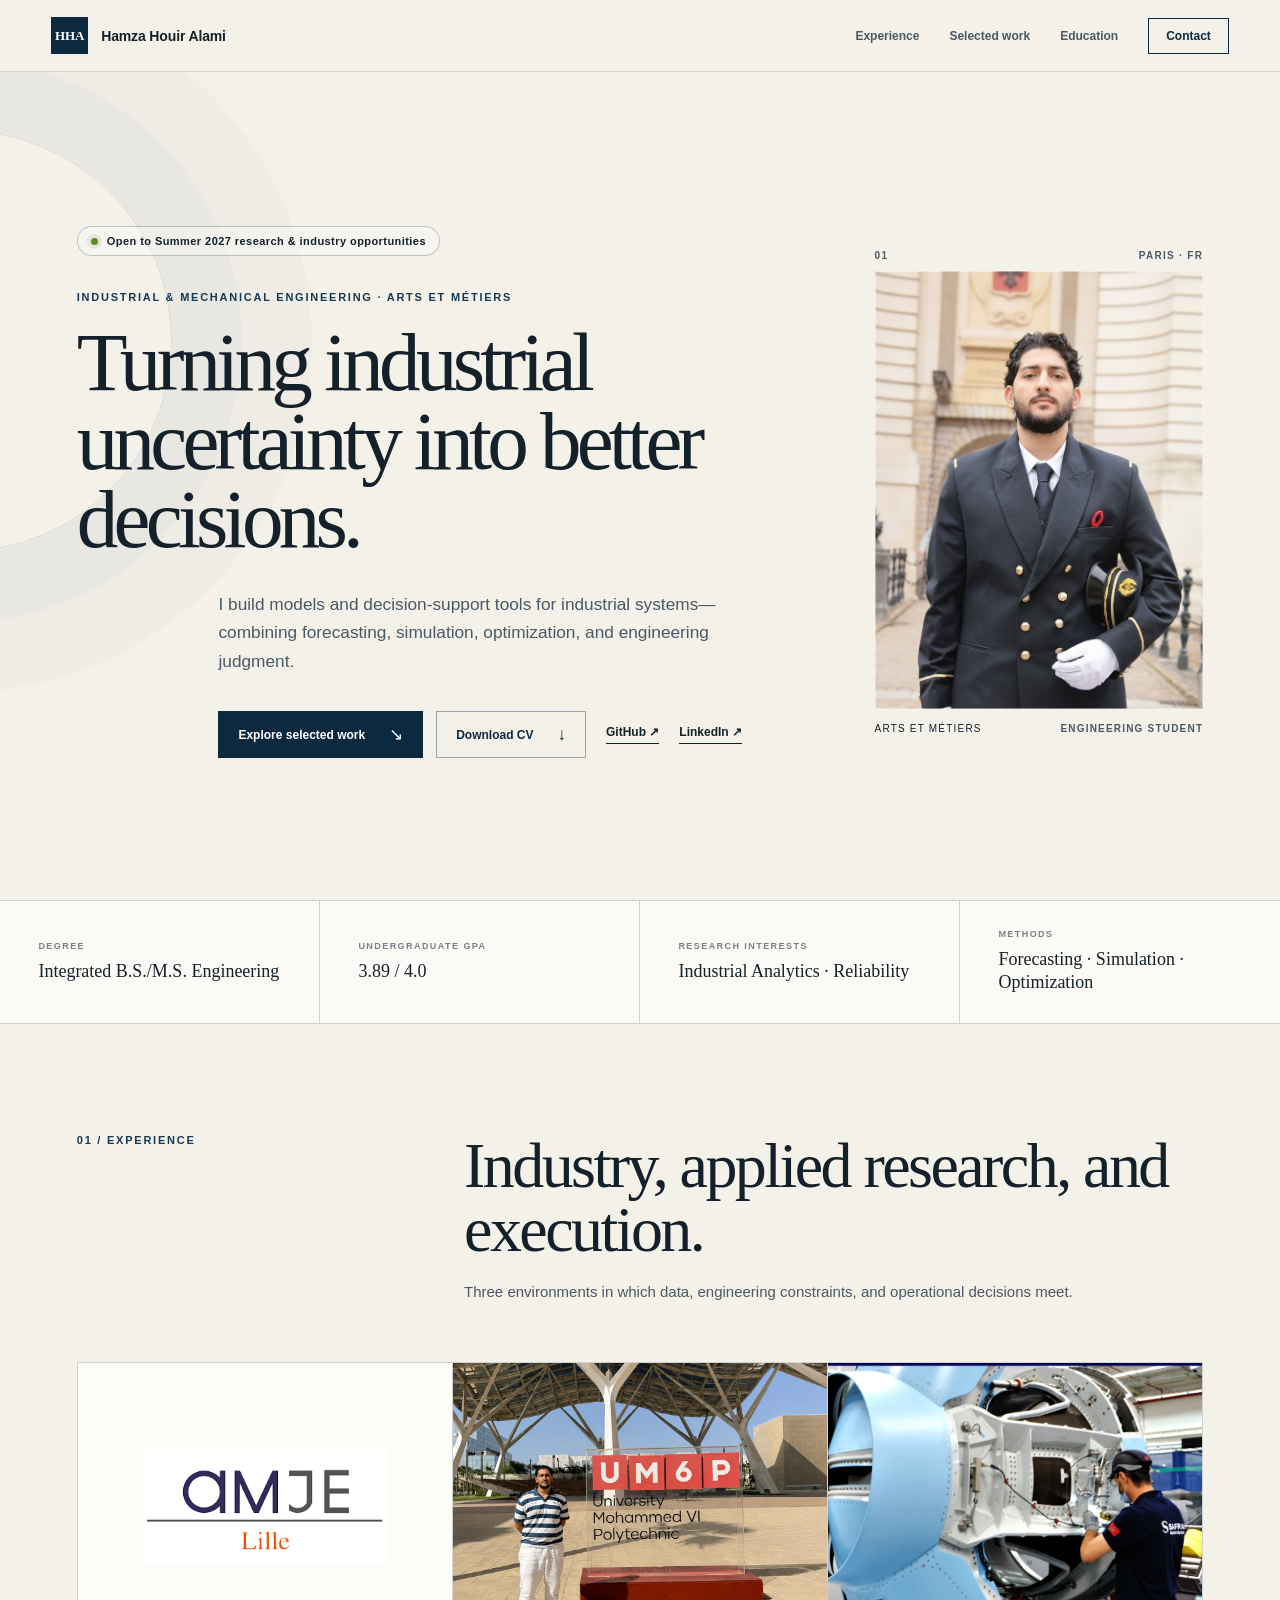
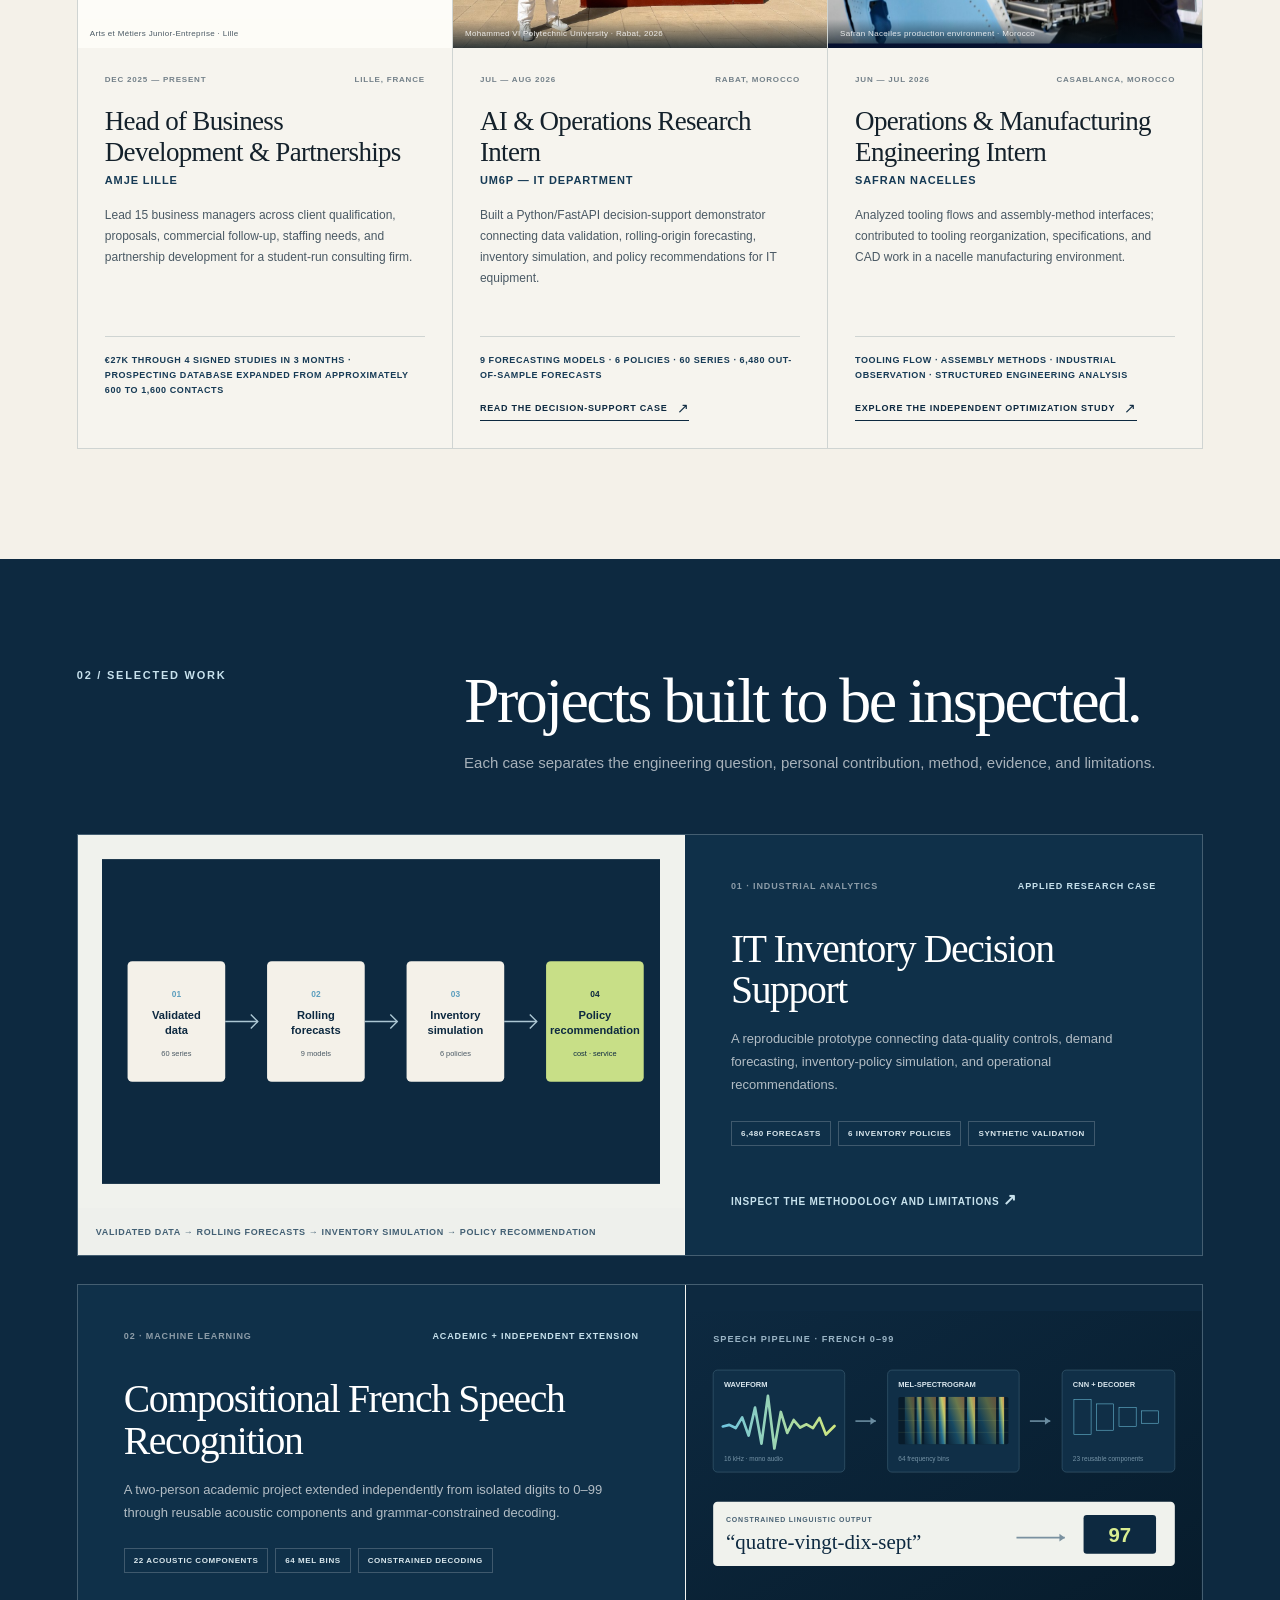
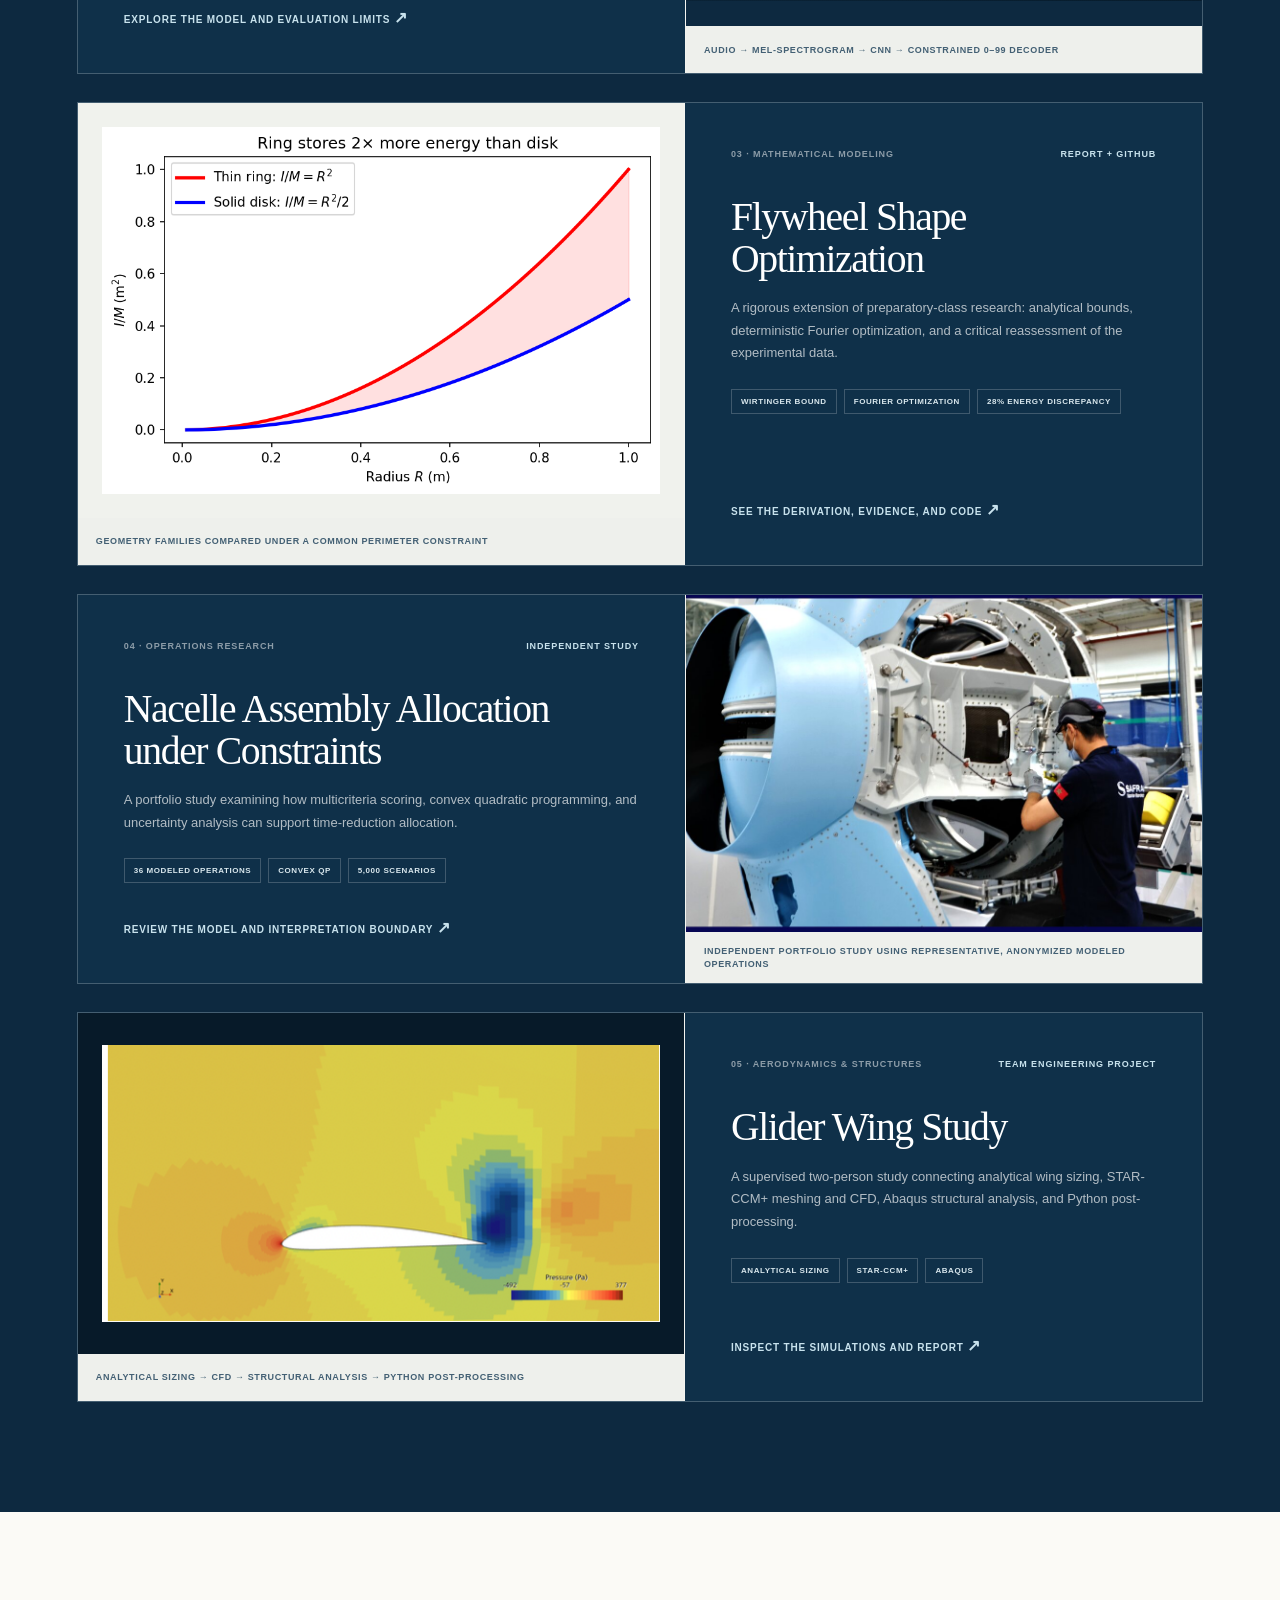
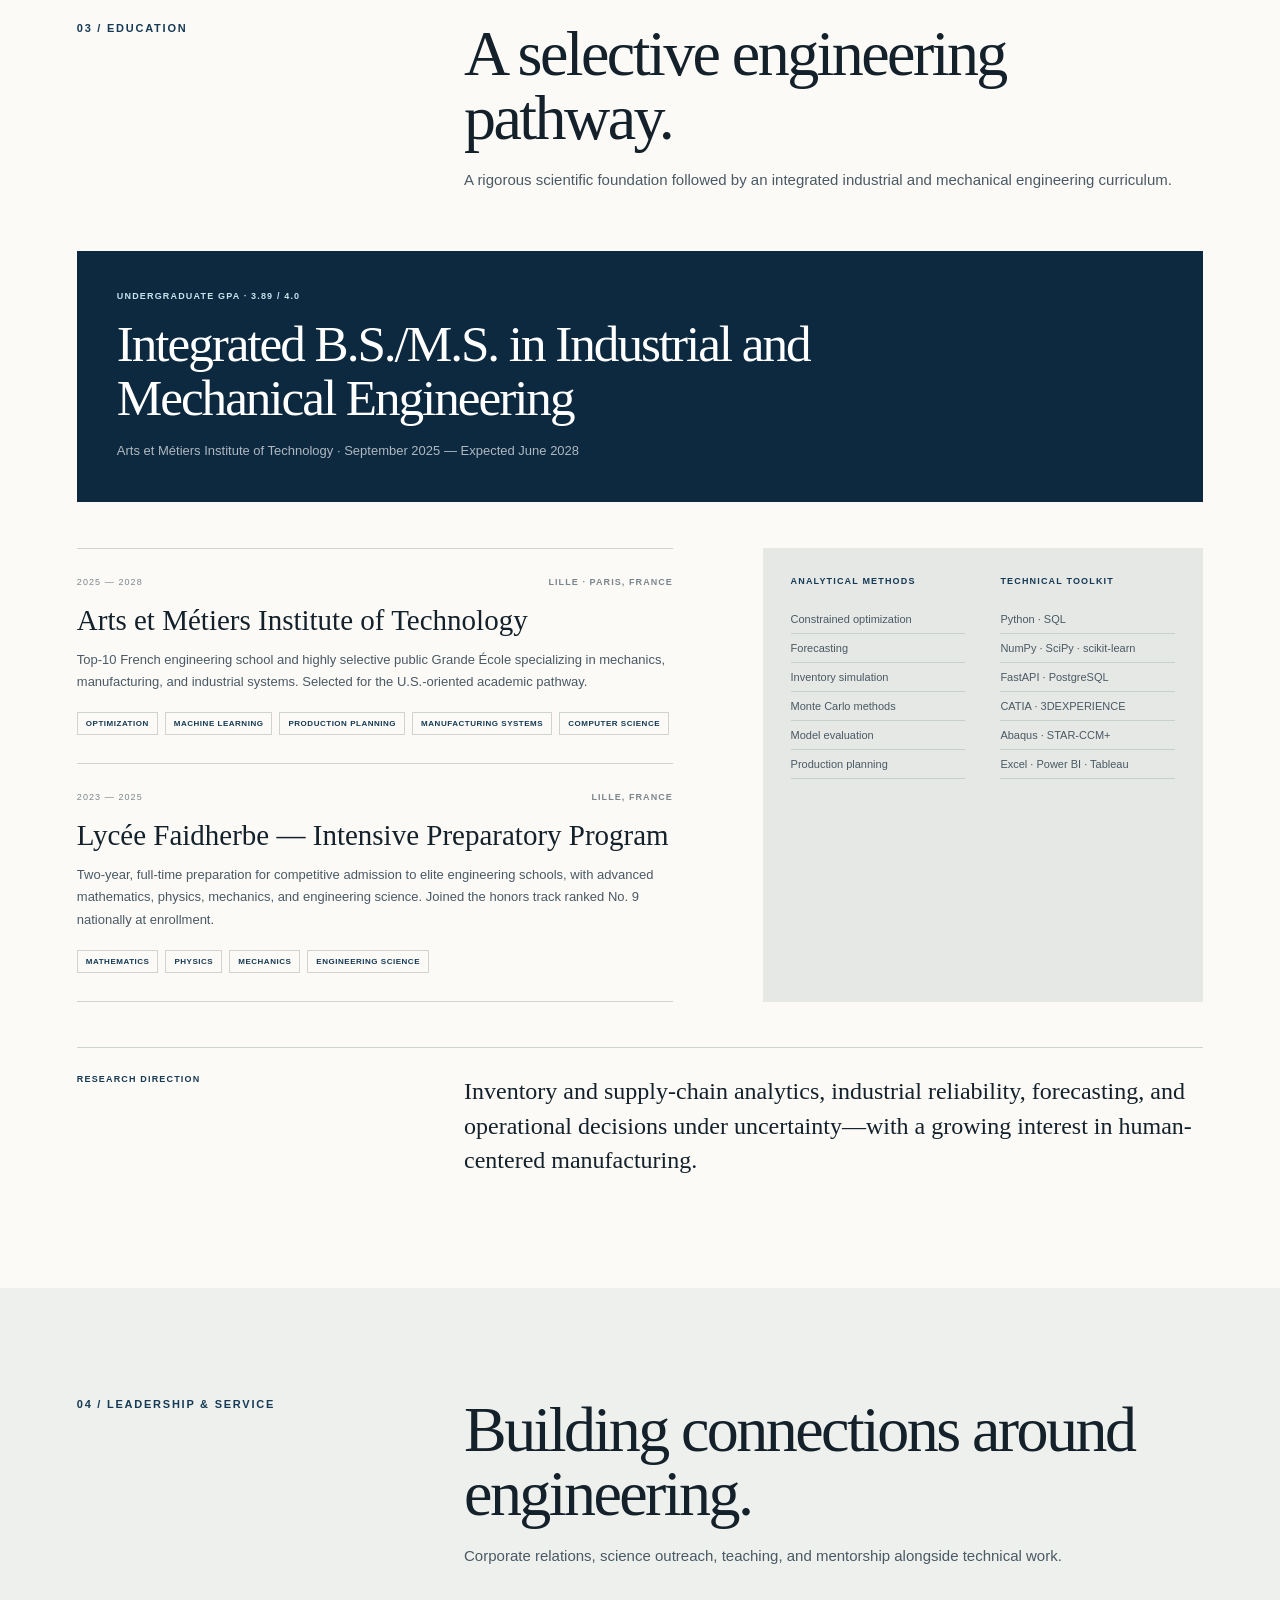
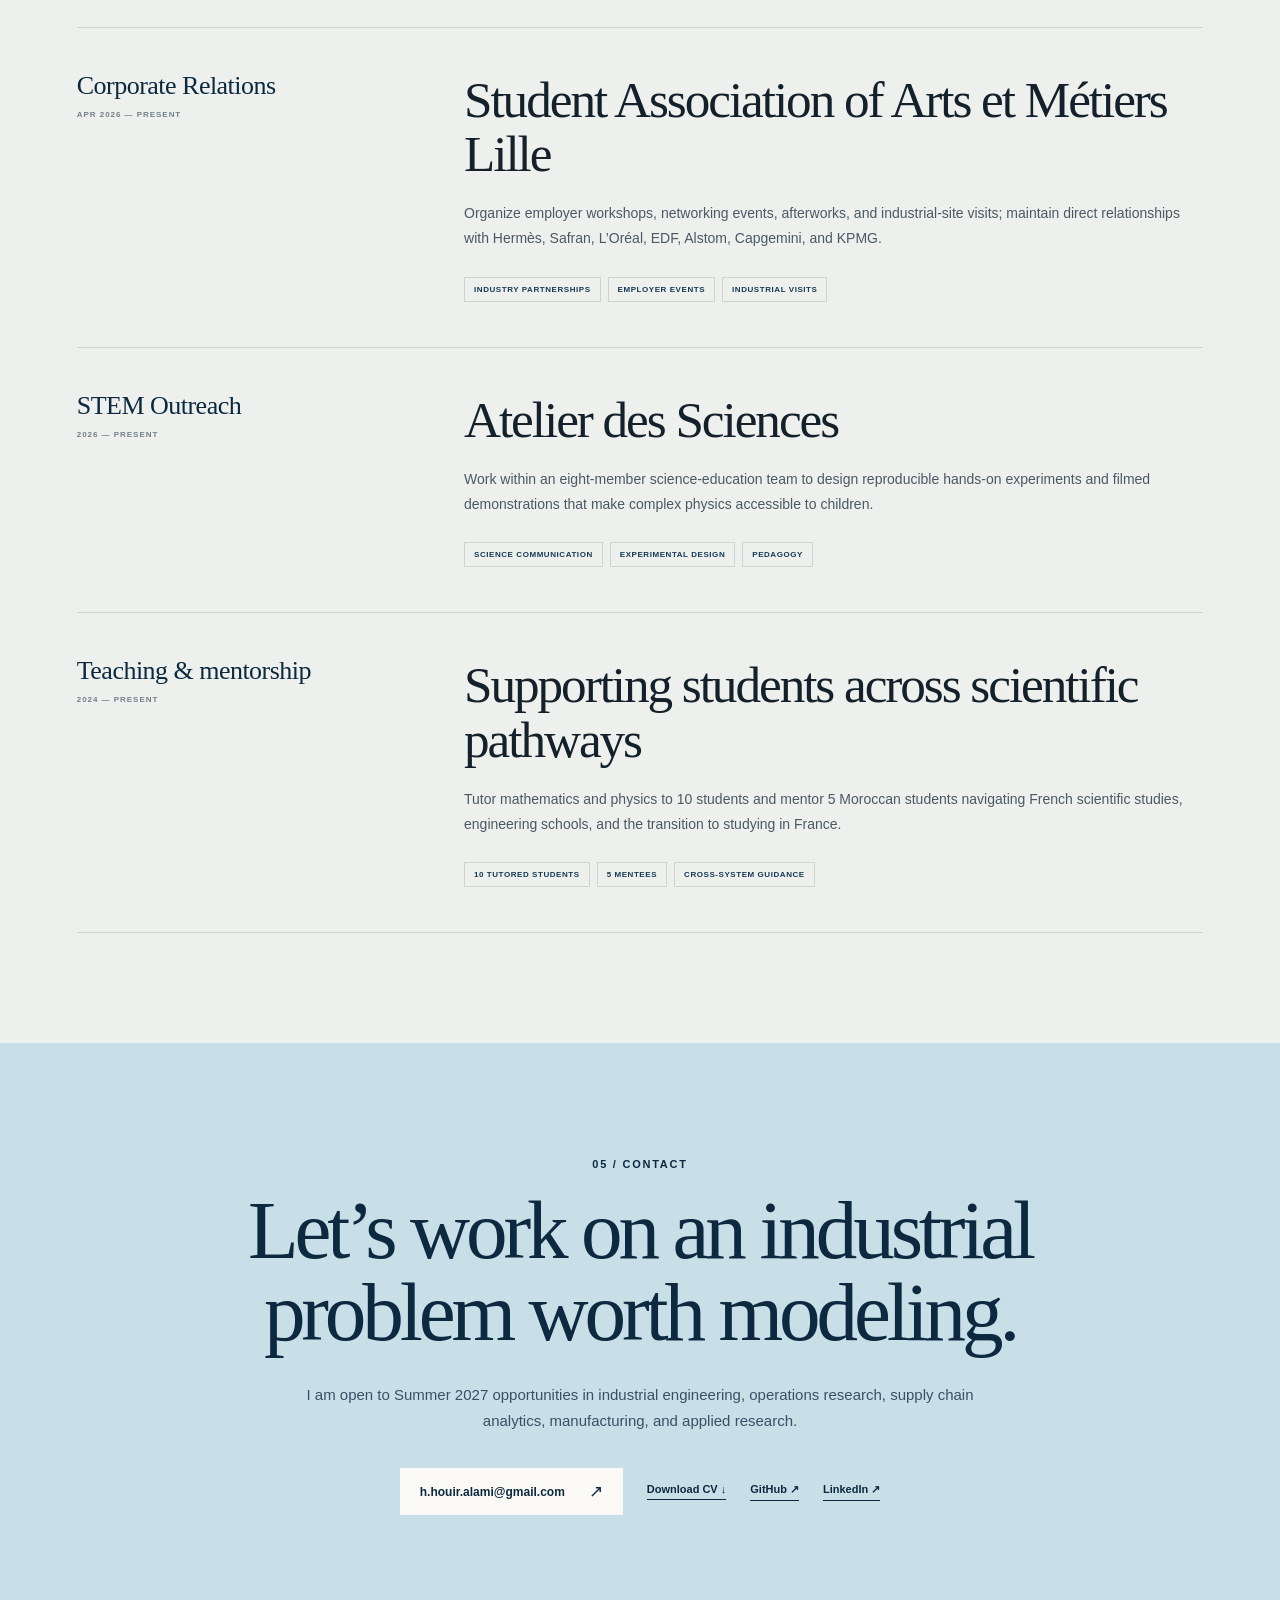
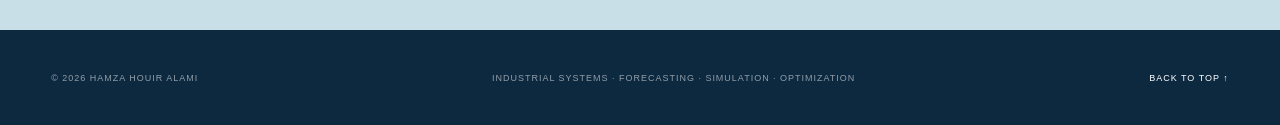
==== commit fea66c83: "Remove Decathlon from public portfolio" ====
--- a/index.html
+++ b/index.html
@@ -66,7 +66,7 @@
 
     <section class="section" id="experience">
       <div class="section-heading">
-        <p>01 / Experience</p><h2>Industry, applied research, and execution.</h2><span>Four environments in which data, engineering constraints, and operational decisions meet.</span>
+        <p>01 / Experience</p><h2>Industry, applied research, and execution.</h2><span>Three environments in which data, engineering constraints, and operational decisions meet.</span>
       </div>
       <div class="experience-cards">
         <article class="experience-card">
@@ -110,18 +110,6 @@
           </div>
         </article>
 
-        <article class="experience-card">
-          <figure class="experience-media experience-media-logo experience-media-diagram">
-            <img src="assets/product-data-pipeline.svg" alt="Product data transformation workflow" loading="lazy">
-            <figcaption>Product-data migration and quality-control workflow</figcaption>
-          </figure>
-          <div class="experience-card-copy">
-            <div class="experience-meta"><span>2026</span><span>Remote / France</span></div>
-            <h3>Product Data Transformation Consultant</h3><p class="experience-org">Decathlon</p>
-            <p>Structured migration rules for product attributes, clarifying taxonomy, traceability, consistency requirements, duplicate controls, and role-specific navigation.</p>
-            <strong>751 product attributes · 4 connected Excel views · 4 user profiles</strong>
-          </div>
-        </article>
       </div>
     </section>
 
--- a/styles.css
+++ b/styles.css
@@ -73,7 +73,7 @@
 .section-heading h2 { max-width: 850px; margin: 0 0 17px; font: 400 clamp(44px,5vw,76px)/1 var(--serif); letter-spacing: -.04em; }
 .section-heading > span { max-width: 720px; color: var(--ink-soft); font-size: 15px; line-height: 1.7; }
 
-.experience-cards { max-width: 1180px; margin: 0 auto; display: grid; grid-template-columns: repeat(2,1fr); border-top: 1px solid var(--line); border-left: 1px solid var(--line); }
+.experience-cards { max-width: 1180px; margin: 0 auto; display: grid; grid-template-columns: repeat(3,1fr); border-top: 1px solid var(--line); border-left: 1px solid var(--line); }
 .experience-card { min-width: 0; border-right: 1px solid var(--line); border-bottom: 1px solid var(--line); background: rgba(255,255,255,.2); }
 .experience-media { height: 285px; margin: 0; position: relative; overflow: hidden; background: #d8d8d2; }
 .experience-media img { width: 100%; height: 100%; object-fit: cover; }
@@ -163,6 +163,8 @@
 
 @media (max-width: 1080px) {
   .experience-cards { grid-template-columns: 1fr 1fr; }
+  .experience-card:last-child { grid-column: span 2; display: grid; grid-template-columns: 1fr 1fr; }
+  .experience-card:last-child .experience-media { height: auto; min-height: 320px; }
   .project-feature { grid-template-columns: 1fr 1fr; }
   .project-feature-copy { padding: 36px; }
   .project-feature-media img { min-height: 300px; }
@@ -195,7 +197,8 @@
   .section-heading h2 { font-size: 46px; }
   .experience-cards { grid-template-columns: 1fr; border-left: 0; }
   .experience-card { border-left: 1px solid var(--line); }
-  .experience-media { height: 260px; min-height: 0; }
+  .experience-card:last-child { grid-column: auto; display: block; }
+  .experience-media, .experience-card:last-child .experience-media { height: 260px; min-height: 0; }
   .experience-card-copy > p:not(.experience-org) { min-height: auto; }
   .project-showcase { gap: 20px; }
   .project-feature, .project-feature-reverse { grid-template-columns: 1fr; }
